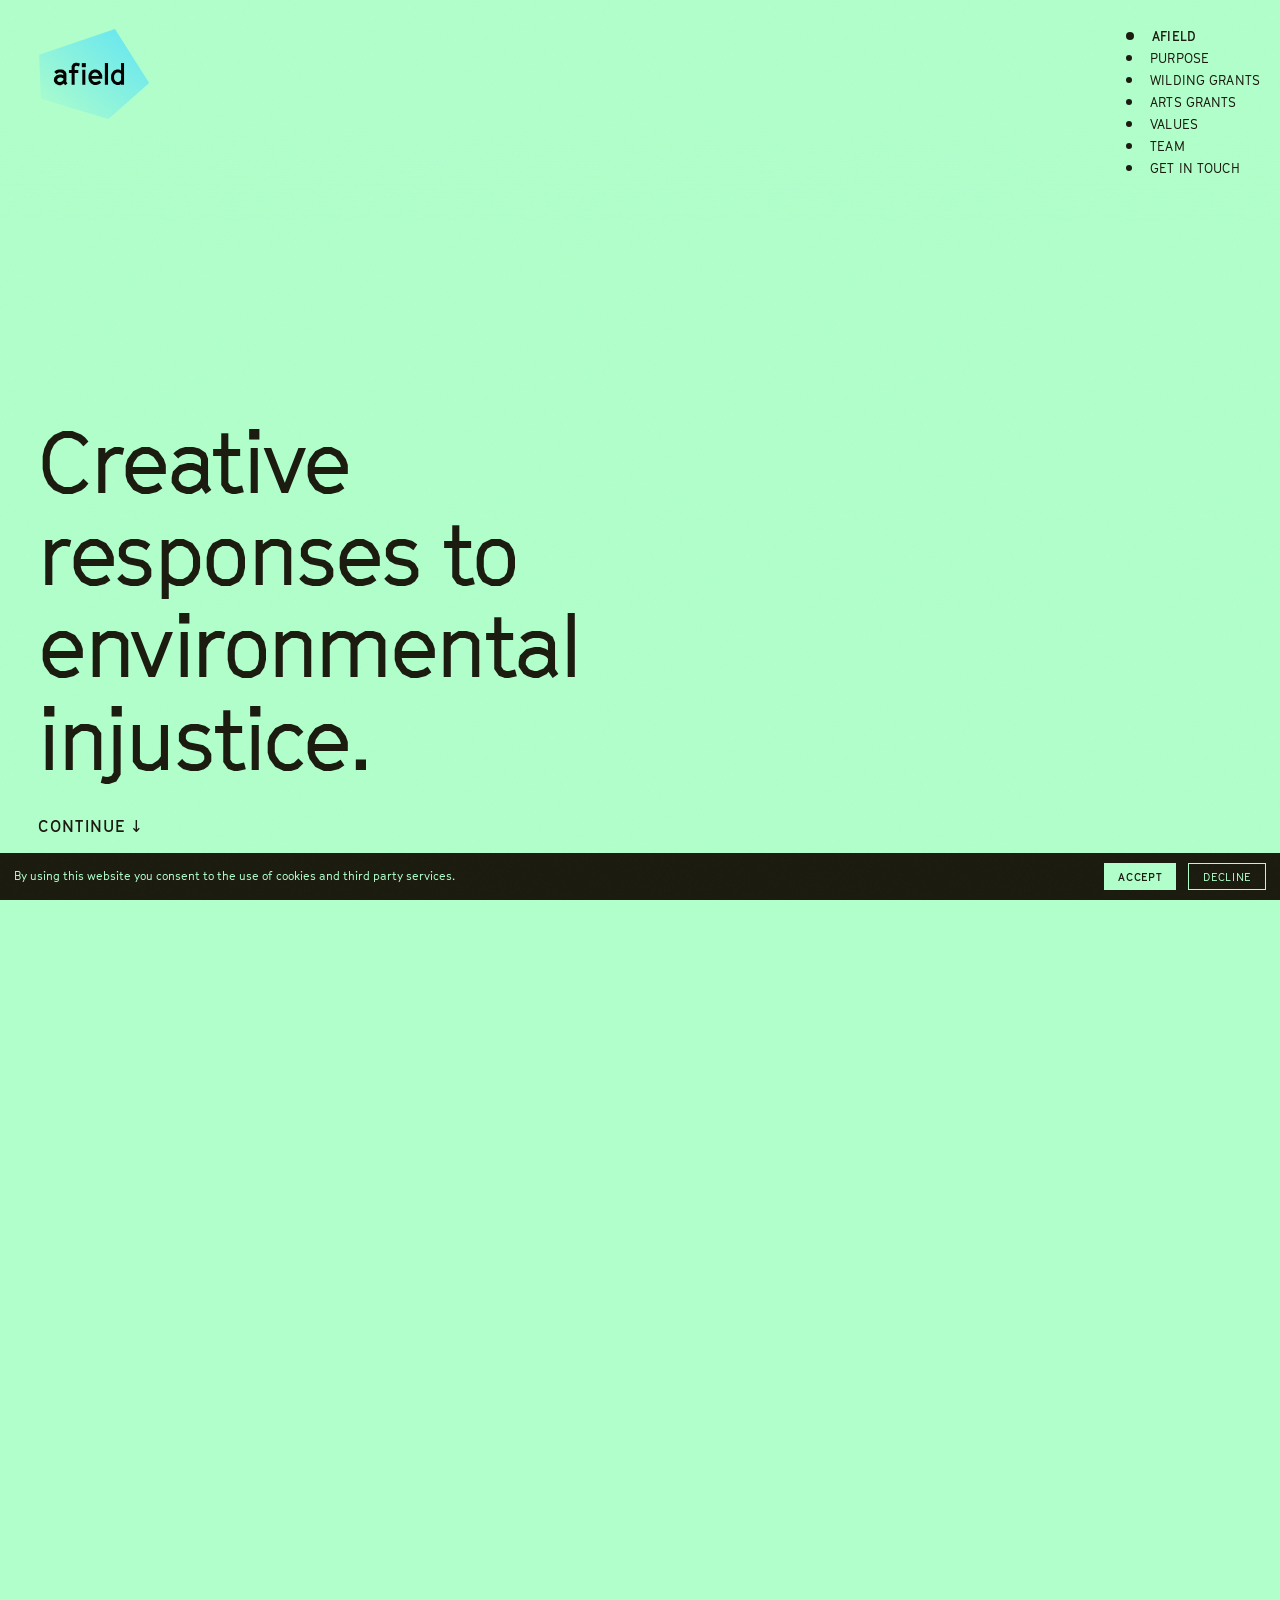
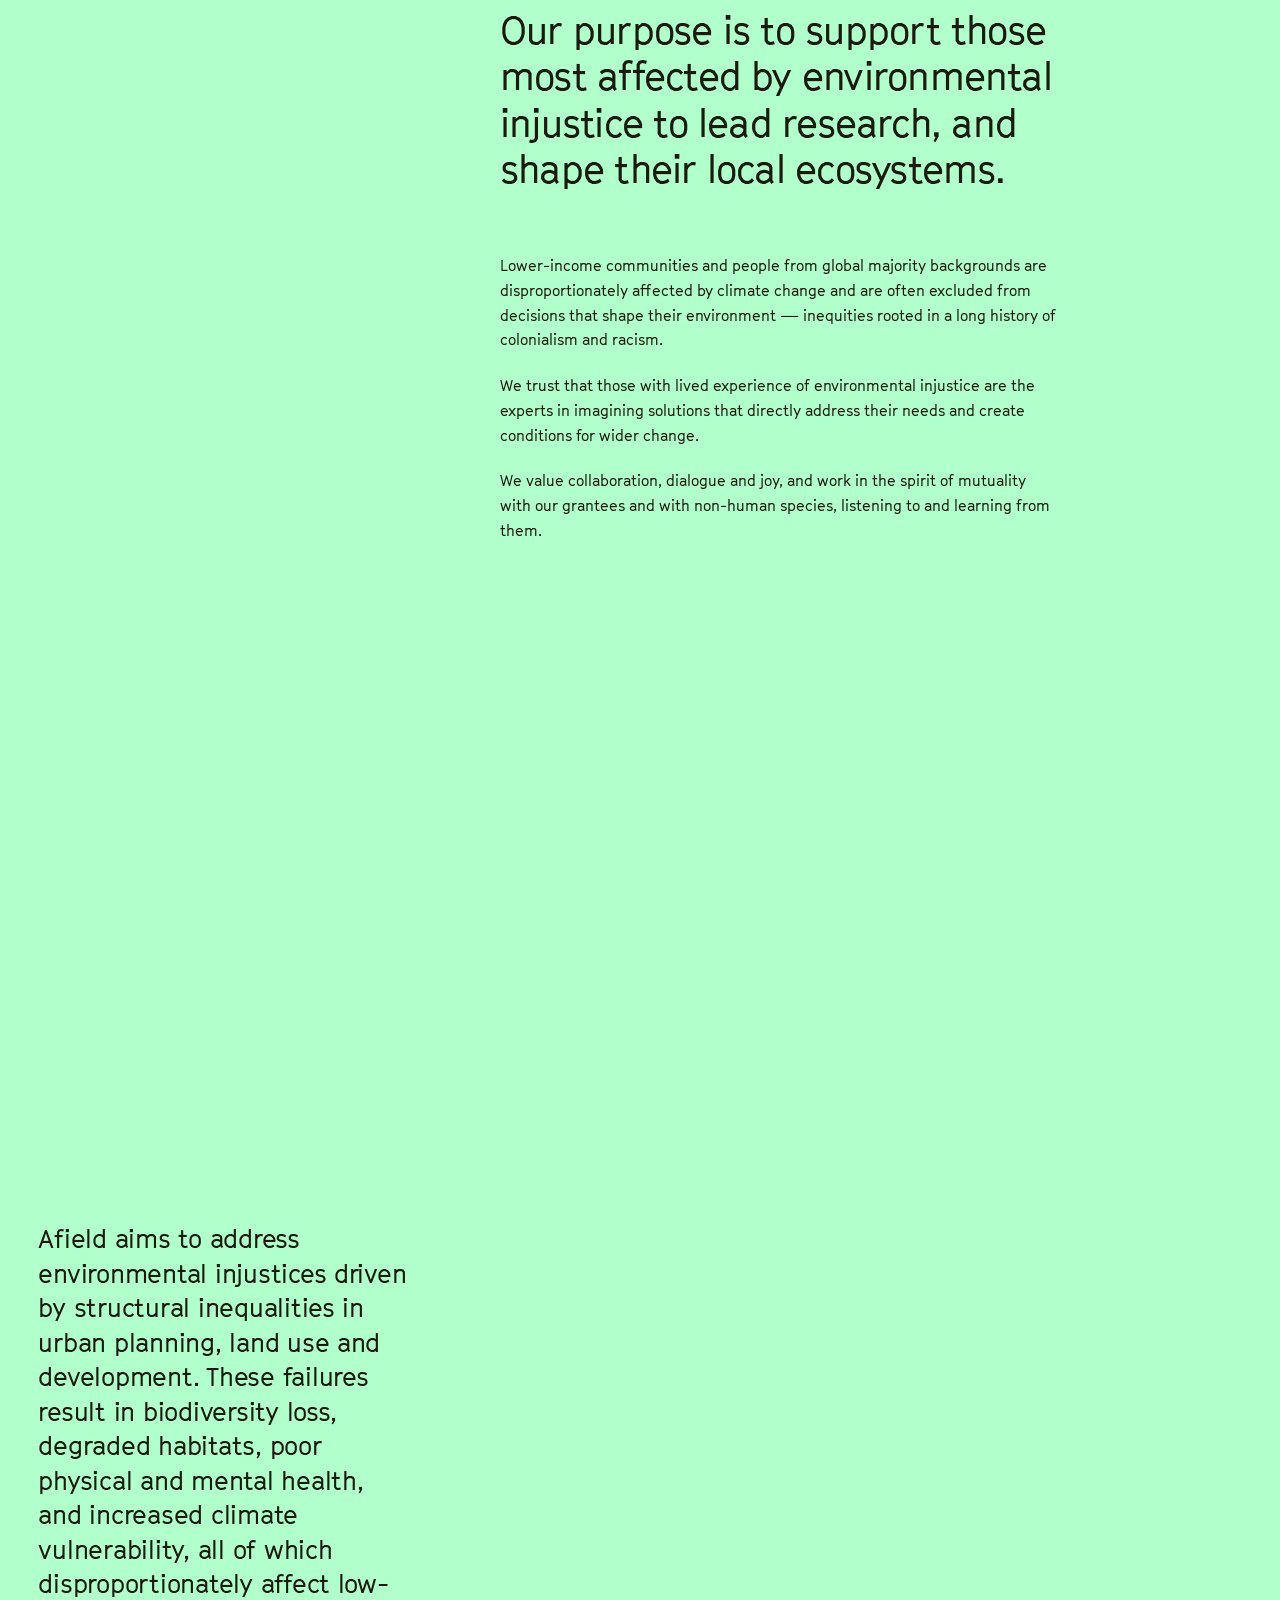
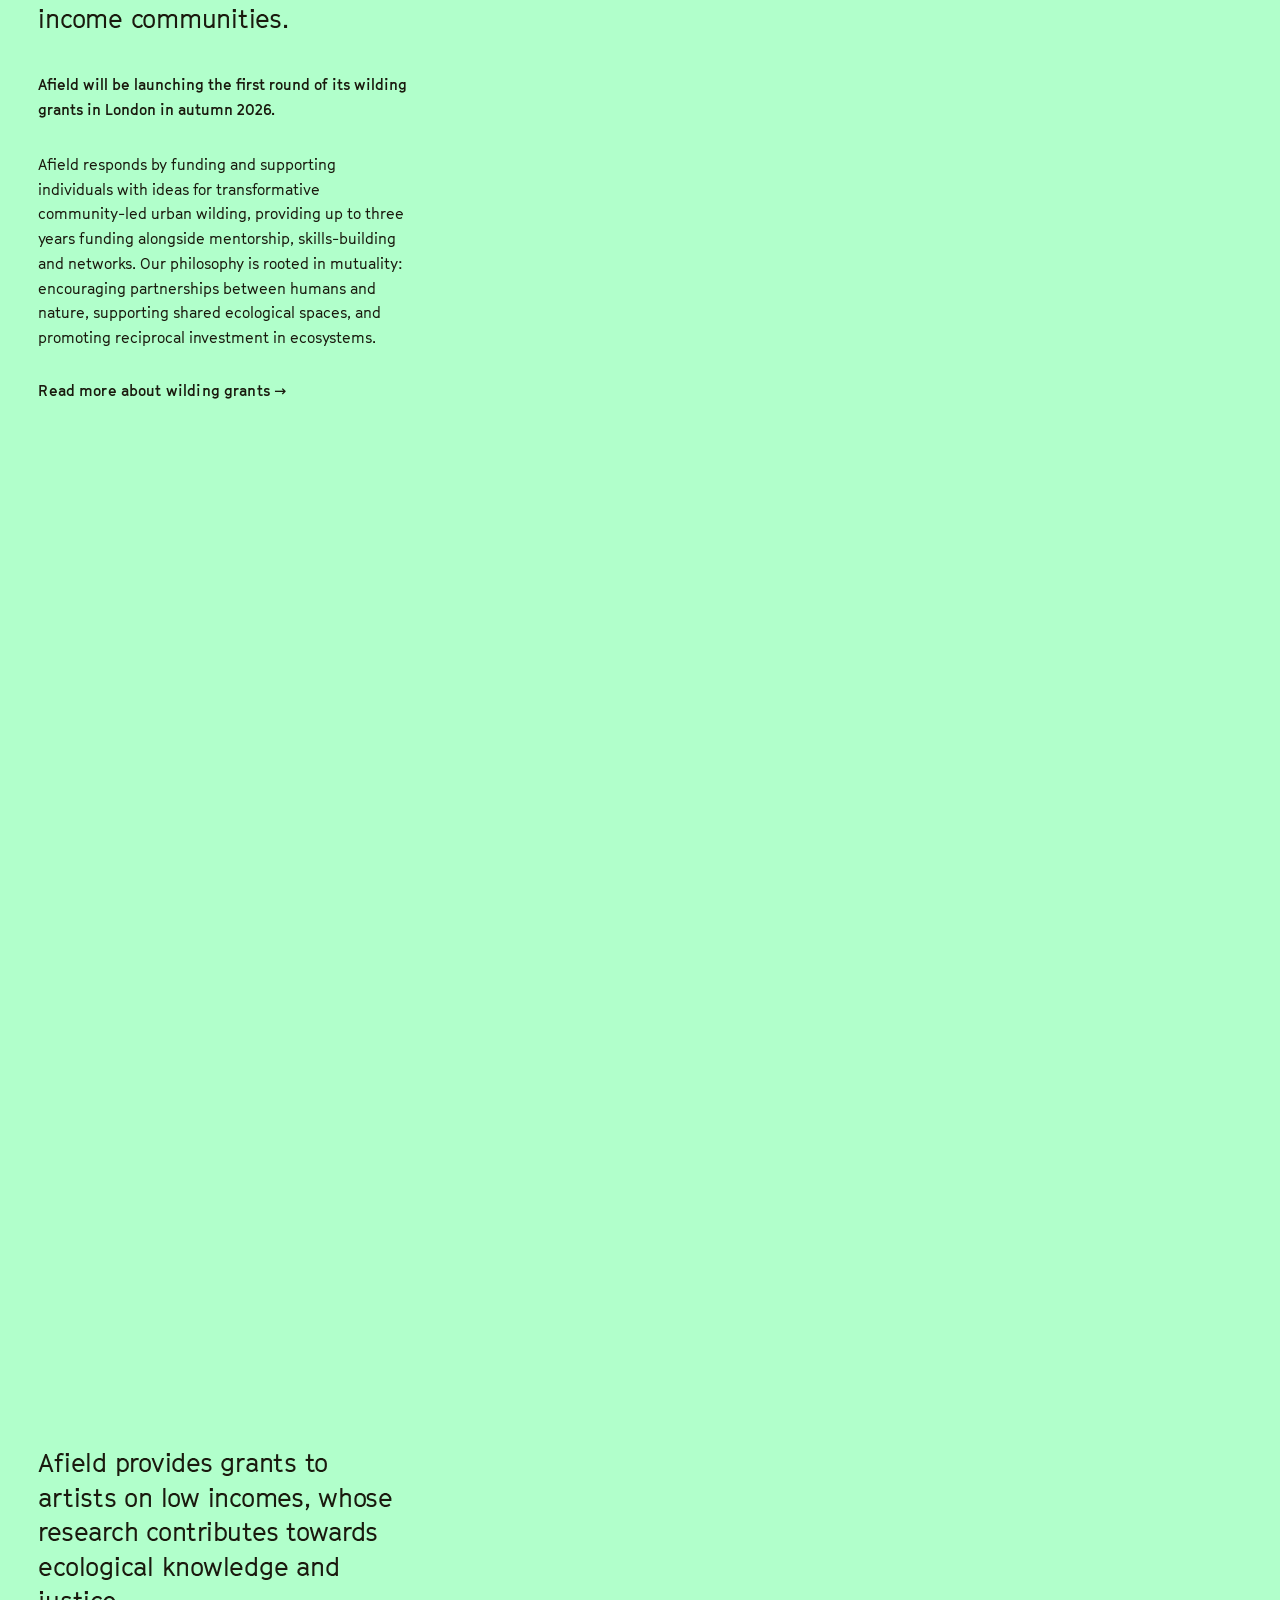
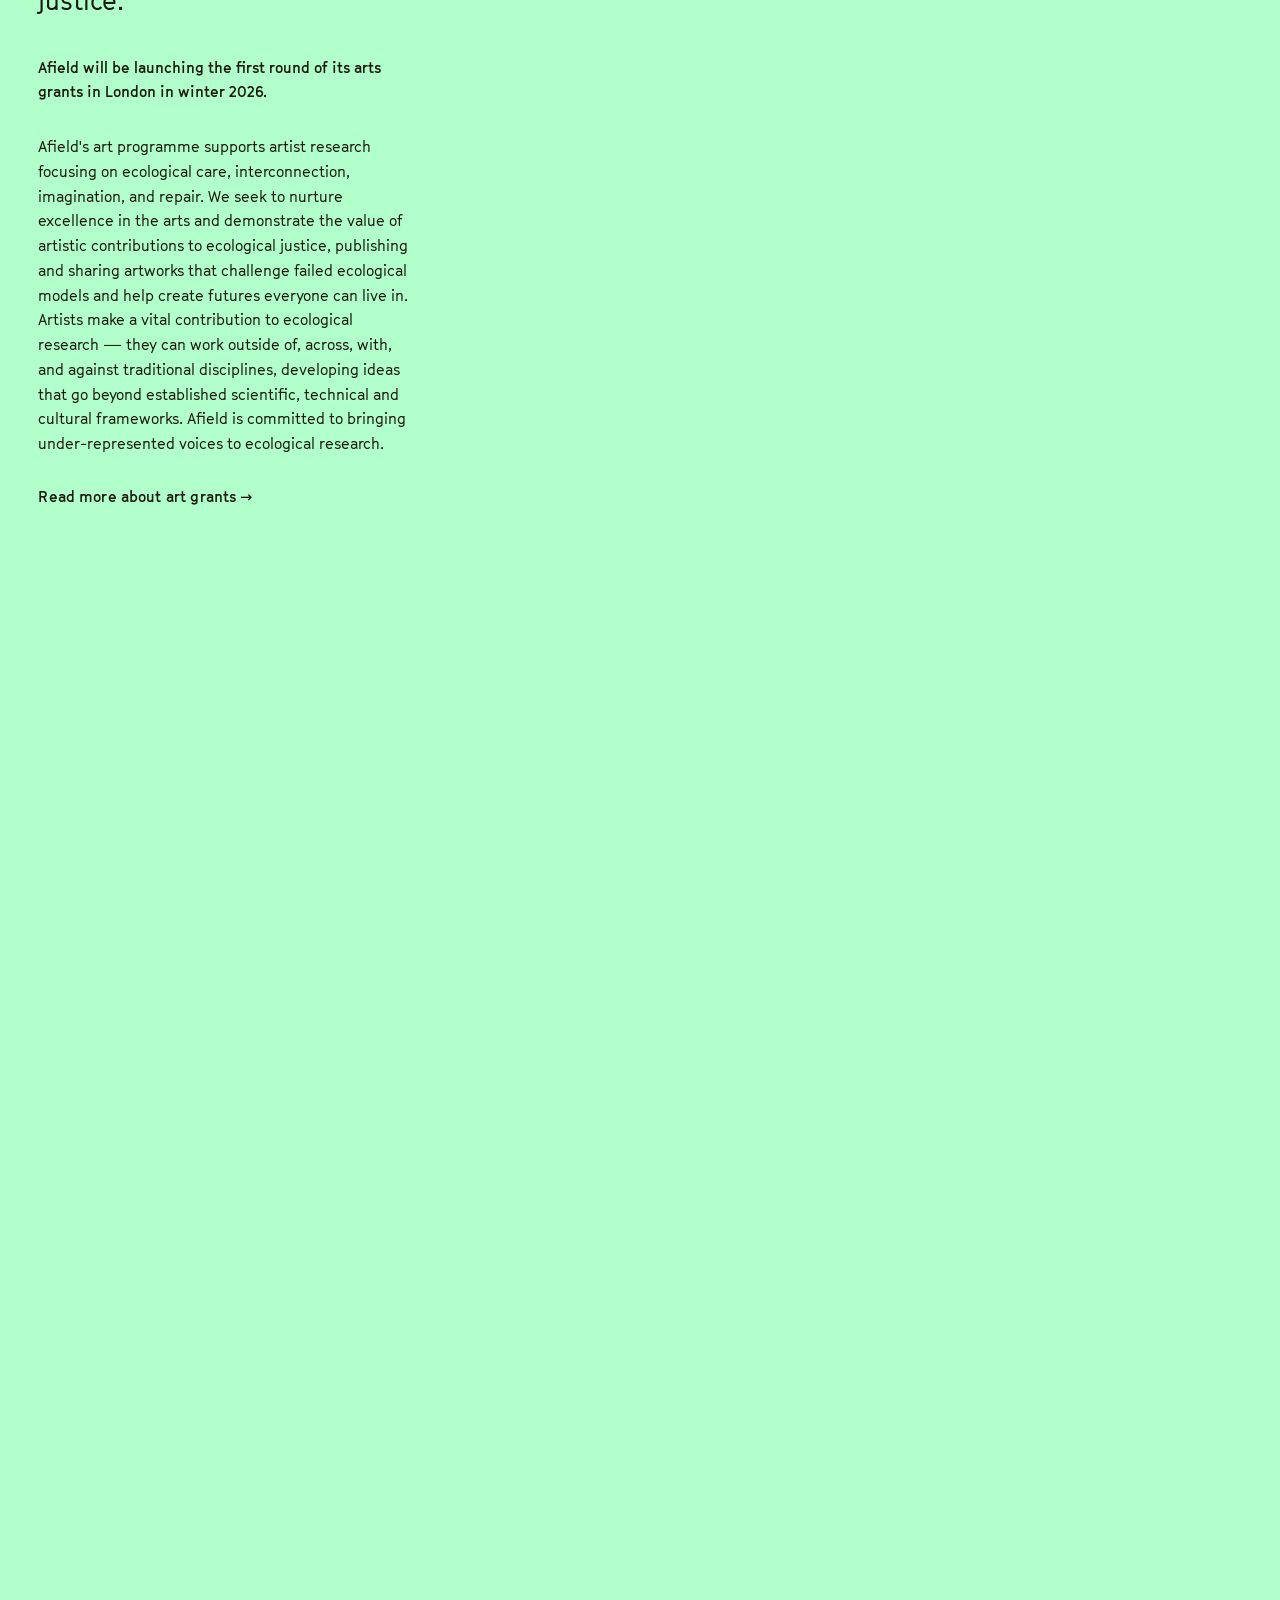
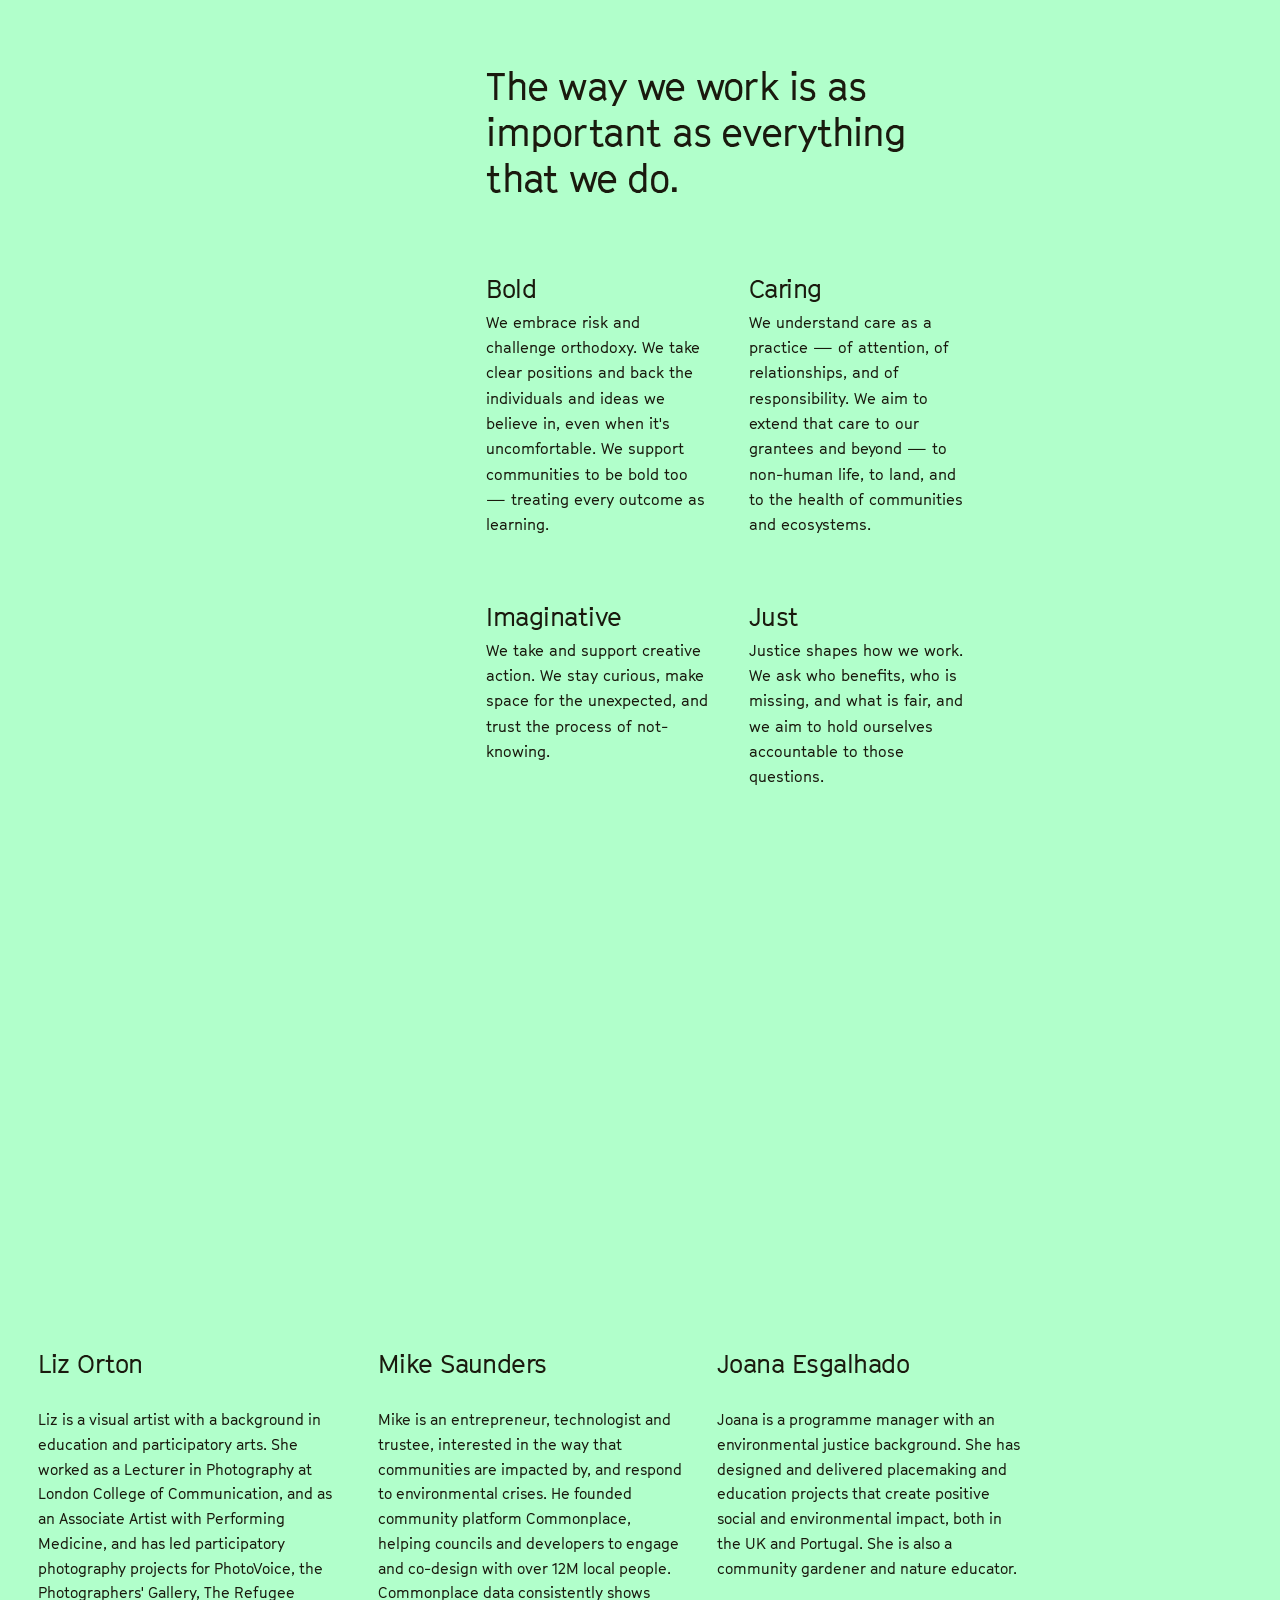
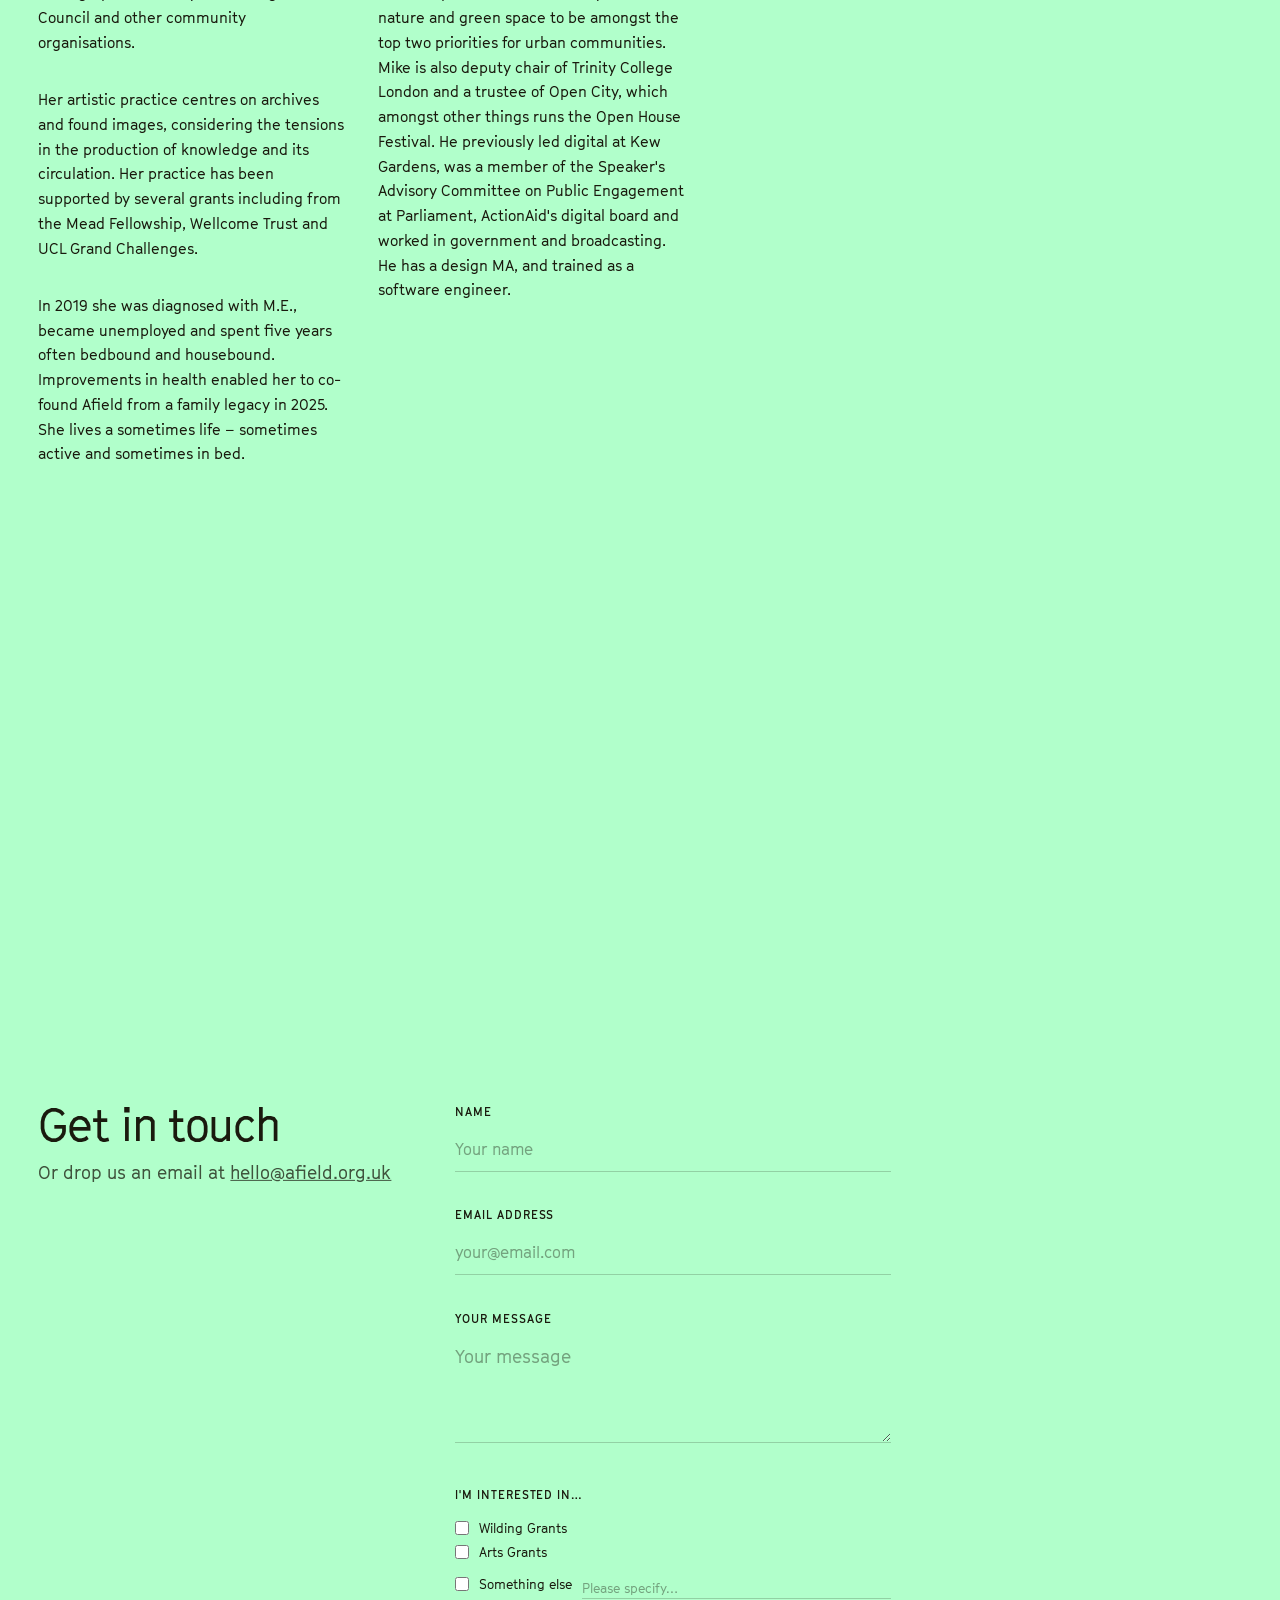
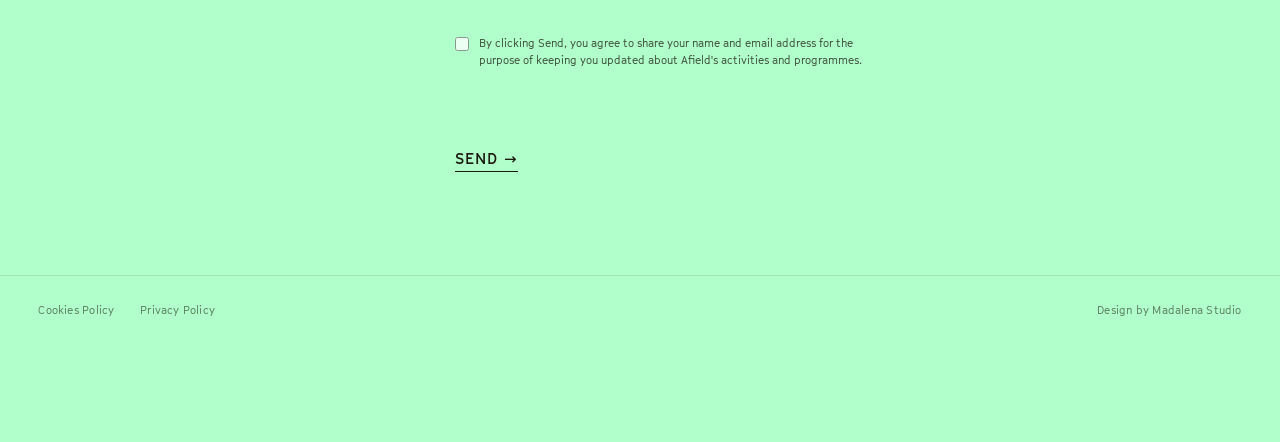
==== index.html @ 26450b87 "Fix beige background after menu navigation Client feedback: clicking a menu item to jump to a sectio" ====
<!DOCTYPE html>
<html lang="en">
<head>
  <meta charset="UTF-8" />
  <meta name="viewport" content="width=device-width, initial-scale=1.0, viewport-fit=cover"/>
  <!-- Prevent iOS auto-linking phone numbers / emails -->
  <meta name="format-detection" content="telephone=no, email=no, address=no"/>
  <!-- Home screen / full-screen mode -->
  <meta name="mobile-web-app-capable" content="yes"/>
  <meta name="apple-mobile-web-app-capable" content="yes"/>
  <meta name="apple-mobile-web-app-status-bar-style" content="default"/>
  <!-- Browser chrome colour — Android Chrome tints the address bar to match -->
  <!-- Landing page is mint now (swapped with Purpose). -->
  <meta name="theme-color" content="#b1ffcb"/>
  <title>Afield</title>
  <!-- Favicon: SVG of the brand polygon with a yellow→coral gradient.
       SVG works in all modern browsers (Chrome 80+, Firefox 41+, Safari
       15+) and stays crisp at any tab/bookmark size. Mask type=image
       lets dark-mode browsers tint it sensibly. -->
  <link rel="icon" type="image/svg+xml" href="favicon.svg">
  <link rel="preconnect" href="https://fonts.googleapis.com">
  <link href="https://fonts.googleapis.com/css2?family=DM+Serif+Display:ital@0;1&family=DM+Sans:wght@300;400;500&family=Manrope:wght@300;400;700;800&display=swap" rel="stylesheet">
  <style>
    /* ── Mobile-first reset ── */
    *, *::before, *::after { box-sizing: border-box; margin: 0; padding: 0; }

    /* Safe-area shorthand variables */
    :root {
      --vh: 1vh;
      --sat: env(safe-area-inset-top,    0px);
      --sar: env(safe-area-inset-right,  0px);
      --sab: env(safe-area-inset-bottom, 0px);
      --sal: env(safe-area-inset-left,   0px);
    }

    html {
      /* Stop Safari zooming text on orientation change */
      -webkit-text-size-adjust: 100%;
      text-size-adjust: 100%;
      /* Disable rubber-band overscroll on root */
      overscroll-behavior: none;
      /* Safety net against horizontal page jitter from any wide child. */
      overflow-x: clip;
      height: 100%;
    }

    body {
      /* Stable viewport height — svh never jumps with address bar */
      min-height: 100vh;
      min-height: calc(var(--vh) * 100);
      min-height: 100svh;
      /* overflow-x: clip is the modern equivalent of `hidden` that DOESN'T
         break position:sticky on iOS Safari (unlike `hidden` which creates a
         scroll container and traps sticky children). Prevents any wide child
         element from causing horizontal page scroll/jitter. */
      overflow-x: clip;
      /* Kill Android overscroll glow + pull-to-refresh */
      overscroll-behavior-y: none;
      /* Eliminates 300ms tap delay globally */
      touch-action: manipulation;
    }

    /* Touch normalization — remove tap flash + delay on all interactive elements */
    a, button, [role="button"], input, label, select, textarea {
      touch-action: manipulation;
      -webkit-tap-highlight-color: transparent;
    }

    /* No black bg on any <video> element — browsers default to black
       which shows during load or when the video has letterbox/pillarbox
       from object-fit. Use transparent so the section colour shows
       through instead. -webkit-backface-visibility:hidden tells
       Safari to treat the video as an element that can be transparent
       (without this, mobile Safari fills with black during load). */
    video {
      background: transparent !important;
      background-color: transparent !important;
      -webkit-backface-visibility: hidden;
              backface-visibility: hidden;
    }

    /* SVG knockout-black filter no longer needed — Art now has a proper
       alpha-encoded HEVC version (Comp_9_2-hevc-safari_yfihzd.mp4) for
       Safari, matching the Wilding setup. The #knockoutBlack <filter>
       definition is still in body in case we need it for other videos. */

    /* Belt-and-braces: hide all native video controls/UI so the autoplaying
       background videos never show a play button, time bar, AirPlay etc.
       The OVERLAY play button (the big circle iOS Safari draws on top when
       autoplay fails) is the most stubborn — covered by *-overlay-* rules. */
    video::-webkit-media-controls,
    video::-webkit-media-controls-enclosure,
    video::-webkit-media-controls-panel,
    video::-webkit-media-controls-play-button,
    video::-webkit-media-controls-start-playback-button,
    video::-webkit-media-controls-overlay-enclosure,
    video::-webkit-media-controls-overlay-play-button,
    video::-internal-media-controls-overlay-cast-button {
      display: none !important;
      -webkit-appearance: none !important;
      appearance: none !important;
      opacity: 0 !important;
      pointer-events: none !important;
    }
    /* Disable native playback UI entirely on videos that should be background-only. */
    video[autoplay][muted][playsinline] {
      pointer-events: none;
    }

    /* Input de-styling — removes Safari rounded inputs, inset shadows, OS chrome.
       Scoped to TEXT-LIKE inputs only; a blanket rule on `input` also strips
       the native rendering off checkboxes and radios, making them invisible. */
    input:not([type="checkbox"]):not([type="radio"]),
    textarea,
    select {
      -webkit-appearance: none;
      appearance: none;
      border-radius: 0;
      /* Keep font-size ≥16px so iOS doesn't auto-zoom on focus */
      font-size: max(16px, 1em);
    }
    input[type="search"] { -webkit-appearance: textfield; }
    input[type="search"]::-webkit-search-decoration,
    input[type="search"]::-webkit-search-cancel-button { -webkit-appearance: none; }
    /* Re-assert native rendering on checkboxes/radios in case any other rule strips it. */
    input[type="checkbox"], input[type="radio"] {
      -webkit-appearance: auto;
      appearance: auto;
    }

    /* Images never overflow their container */
    img, video, svg, canvas { display: block; max-width: 100%; }
    img { vertical-align: middle; height: auto; }

    /* Respect reduced-motion preference */
    @media (prefers-reduced-motion: reduce) {
      *, *::before, *::after {
        animation-duration: 0.01ms !important;
        animation-iteration-count: 1 !important;
        transition-duration: 0.01ms !important;
        scroll-behavior: auto !important;
      }
    }

    @font-face {
      font-family: 'GT Cinetype';
      font-weight: 400;
      font-style: normal;
      src: url('[data-uri]') format('woff2');
    }
    @font-face {
      font-family: 'GT Cinetype';
      font-weight: 700;
      font-style: normal;
      src: url('[data-uri]') format('woff2');
    }
    :root {
      --bg: #b1ffcb;
      --bg2: #b1ffcb;
      --ink: #1a1a0e;
      --ink-light: #4a4a30;
      --accent: #1a1a0e;
    }

  
  /* ── SITE GRID ── */
  :root {
    --gl: 3vw;          /* left gutter */
    --gr: 260px;        /* right gutter (nav clearance) */
    --gcols: 12;        /* columns */
    --ggap: 2vw;        /* column gap */
    --col: calc((100vw - var(--gl) - var(--gr) - (var(--gcols) - 1) * var(--ggap)) / var(--gcols));
    /* Shorthand col spans */
    --span4: calc(var(--col) * 4 + var(--ggap) * 3);
    --span5: calc(var(--col) * 5 + var(--ggap) * 4);
    --span6: calc(var(--col) * 6 + var(--ggap) * 5);
    --span7: calc(var(--col) * 7 + var(--ggap) * 6);
    --span8: calc(var(--col) * 8 + var(--ggap) * 7);
  }

  body {
      background-color: var(--bg);
      color: var(--ink);
      font-family: 'GT Cinetype', sans-serif;
      min-height: 100vh;
      transition: background-color 0.9s cubic-bezier(0.4, 0.0, 0.2, 1);
    }


  /* ── DOT NAV ── */
  #dotNav {
    position: fixed;
    top: 28px;
    right: 28px;
    display: flex;
    flex-direction: column;
    align-items: flex-start;
    gap: 6px;
    z-index: 200;
  }

  .dot-btn {
    display: flex;
    align-items: center;
    flex-direction: row;
    gap: 10px;
    background: none;
    border: none;
    cursor: pointer;
    padding: 0;
    color: #1a1a0e;
  }

  .dot-btn .dot-circle {
    width: 6px;
    height: 6px;
    border-radius: 50%;
    background: #1a1a0e;
    opacity: 0;
    flex-shrink: 0;
    transition: opacity 0.3s ease;
  }

  .dot-btn .dot-label {
    font-family: 'GT Cinetype', sans-serif;
    font-size: 13px;
    font-weight: 400;
    letter-spacing: 0.01em;
    text-transform: uppercase;
    color: #1a1a0e;
    opacity: 0.4;
    transition: opacity 0.3s ease;
  }

  .dot-btn.active .dot-label {
    opacity: 1;
    font-weight: 700;
    transform: translateX(8px);
    display: inline-block;
  }

  .dot-btn.active .dot-circle {
    width: 8px;
    height: 8px;
    opacity: 1;
  }

  .dot-btn:hover .dot-label { opacity: 1; }
  .dot-btn:hover .dot-circle { opacity: 0; }

  #heroReadMore {
    z-index: 20;
    transition: opacity 0.6s cubic-bezier(0.4, 0.0, 0.2, 1);
  }

  #heroReadMore span {
    font-family: 'GT Cinetype', sans-serif;
    font-size: 16px;
    font-weight: 700;
    letter-spacing: 0.01em;
    text-transform: uppercase;
    color: #1a1a0e;
    opacity: 1;
    transition: opacity 0.3s ease;
  }

  #heroReadMore svg {
    opacity: 1;
    transition: opacity 0.3s ease;
  }

  #heroReadMore:hover span,
  #heroReadMore:hover svg { opacity: 1; }

  /* heroReadMore always visible in scroll layout */

    /* ── NAV ── */
    nav {
      position: fixed;
      top: 0;
      left: 0;
      right: 0;
      /* z:11 sits above the hero heading (z:10) so the logo always
         paints on top when "Creative responses..." scrolls toward the
         top of the viewport. Bumped from 10 when #heroHeading needed
         to be raised above #heroVideo (z:9, lifted above the feather). */
      z-index: 11;
      /* Background floods notch zone — topFeather gradient sits above this on desktop */
      background: transparent;
      /* ONLY the safe-area inset here — pushes background up behind notch */
      padding: 0;
      padding-top: env(safe-area-inset-top, 0px);
    }

    /* Inner wrapper carries all actual content padding */
    .nav-inner {
      display: flex;
      align-items: center;
      justify-content: space-between;
      padding: 28px 48px 28px 3vw;
    }

    .logo {
      display: flex;
      align-items: center;
      text-decoration: none;
      flex-shrink: 0;
      transition: transform 0.35s cubic-bezier(0.34, 1.56, 0.64, 1);
    }

    .logo:hover {
    }

    .logo svg {
      height: 80px;
      width: auto;
      display: block;
      overflow: visible;
    }

    .nav-links {
      display: flex;
      gap: 40px;
      list-style: none;
    }

    .nav-links a {
      text-decoration: none;
      color: var(--ink);
      font-size: 15px;
      font-weight: 400;
      letter-spacing: 0.01em;
      position: relative;
      padding-bottom: 2px;
      display: inline-block;
      transition: transform 0.35s cubic-bezier(0.34, 1.56, 0.64, 1);
    }

    .nav-links a:hover {
      transform: scale(1.12);
    }

    /* ── DROPDOWN ── */
    .dropdown { position: relative; }

    .dropdown-menu {
      position: absolute;
      top: calc(100% + 12px);
      left: 0;
      width: 240px;
      padding: 0;
      pointer-events: none;
      opacity: 0;
      transform: translateY(6px);
      transition: opacity 0.25s ease, transform 0.25s ease;
    }

    .dropdown:hover .dropdown-menu,
    .dropdown:focus-within .dropdown-menu {
      opacity: 1;
      transform: translateY(0);
      pointer-events: auto;
    }

    .dropdown-body {
      font-family: 'GT Cinetype', sans-serif;
      font-size: 14px;
      font-weight: 700;
      line-height: 1.5;
      color: #000;
      margin-bottom: 16px;
    }

    .dropdown-partners {
      display: flex;
      flex-direction: column;
      gap: 0;
    }

    .dropdown-partners-label {
      font-family: 'GT Cinetype', sans-serif;
      font-size: 10px;
      font-weight: 500;
      letter-spacing: 0.1em;
      text-transform: uppercase;
      color: #000;
      opacity: 0.4;
      margin-bottom: 8px;
    }

    .partner-item {
      font-family: 'GT Cinetype', sans-serif;
      font-size: 14px;
      font-weight: 700;
      color: #000;
      line-height: 1.5;
    }

    /* ── MAIN ── */
    main {
      display: flex;
      align-items: flex-end;
      justify-content: flex-start;
      height: 100vh;
      padding: 0 0 5vw 3vw;
      box-sizing: border-box;
      position: relative;
      overflow: hidden;
      gap: 0;
    }



    /* hero-text replaced by SVG text */

    .hero-heading {
      font-family: 'GT Cinetype', sans-serif;
      font-size: clamp(41px, 8vw, 115px);
      font-weight: 400;
      letter-spacing: -0.03em;
      line-height: 0.88;
      color: #1a1a0e;
    }


    .hero-body {
      font-family: 'GT Cinetype', sans-serif;
      font-size: 17px;
      font-weight: 400;
      line-height: 1.5;
      color: #1a1a0e;
      max-width: 320px;
    }

    .hero-pill {
      display: inline-flex;
      align-items: center;
      gap: 10px;
      align-self: flex-start;
      margin-top: 8px;
      padding: 13px 24px 13px 20px;
      background: #1a1a0e;
      color: #ebff9e;
      font-family: 'GT Cinetype', sans-serif;
      font-size: 13px;
      font-weight: 700;
      letter-spacing: 0.04em;
      text-transform: uppercase;
      text-decoration: none;
      clip-path: polygon(89.24% 0.00%, 10.76% 0.00%, 3.94% 13.40%, 0.00% 36.60%, 0.00% 63.40%, 3.94% 86.60%, 10.76% 100.00%, 89.24% 100.00%, 96.06% 86.60%, 100.00% 63.40%, 100.00% 36.60%, 96.06% 13.40%);
      cursor: pointer;
      transition: background 0.2s ease, color 0.2s ease;
    }

    .hero-pill:hover {
      background: #ebff9e;
      color: #1a1a0e;
    }

    .hero-pill svg {
      transition: transform 0.2s ease;
    }

    .hero-pill:hover svg {
      transform: translateX(3px);
    }

    /* ── SHAPE RIGHT ── */
    .hero-shape {
      position: absolute;
      top: 50%;
      right: 5vw;
      transform: translateY(-50%);
      display: block;
      overflow: visible;
      z-index: 2;
    }

    .hero-shape svg {
      width: clamp(425px, 62vw, 1113px);
      max-width: 1113px;
      height: auto;
      transform-origin: center center;
      transition: transform 1.4s cubic-bezier(0.34, 1.3, 0.64, 1);
      will-change: transform;
    }



    /* ── FADE IN ──
       Opacity-only: a persistent transform on <main> (animation-fill-mode:both)
       would make <main> the containing block for every position:fixed descendant,
       which causes #missionCycler to drift upward with the scroll on Safari. */
    @keyframes fadeUp {
      from { opacity: 0; }
      to   { opacity: 1; }
    }

    /* ── ABOUT OVERLAY ── */
    #aboutOverlay {
      position: fixed;
      inset: 0;
      background: #e4c9f9;
      z-index: 50;
      opacity: 0;
      pointer-events: none;
      transition: opacity 0.5s ease;
      overflow-y: auto;
    }

    #aboutOverlay.open {
      opacity: 1;
      pointer-events: auto;
    }

    .about-body {
      font-family: 'GT Cinetype', sans-serif;
      font-size: clamp(16px, 2vw, 32px);
      font-weight: 400;
      line-height: 1.4;
      color: #1a1a0e;
      margin: 0 0 2em 0;
      max-width: 900px;
    }

    .about-address {
      font-family: 'GT Cinetype', sans-serif;
      font-size: clamp(16px, 1.4vw, 22px);
      font-weight: 400;
      font-style: normal;
      line-height: 1.6;
      color: #1a1a0e;
      margin-top: 3em;
    }

    #aboutOverlay .about-inner {
      max-width: 100%;
      margin: 0;
      padding: 120px 300px 5vw 3vw;
    }

    #aboutClose {
      position: fixed;
      top: 32px;
      right: 48px;
      z-index: 60;
      background: none;
      border: none;
      cursor: pointer;
      font-family: 'GT Cinetype', sans-serif;
      font-size: 13px;
      font-weight: 500;
      letter-spacing: 0.06em;
      text-transform: uppercase;
      color: #1a1a0e;
      opacity: 0;
      pointer-events: none;
      transition: opacity 0.6s cubic-bezier(0.4, 0.0, 0.2, 1), transform 0.6s cubic-bezier(0.4, 0.0, 0.2, 1);
      display: flex;
      align-items: center;
      gap: 8px;
    }

    #aboutClose.open {
      opacity: 1;
      pointer-events: auto;
    }

    #aboutClose:hover { transform: scale(1.08); }

    .about-kicker {
      font-family: 'GT Cinetype', sans-serif;
      font-size: 11px;
      font-weight: 500;
      letter-spacing: 0.1em;
      text-transform: uppercase;
      color: #1a1a0e;
      opacity: 0.45;
      margin-bottom: 24px;
    }

    .about-headline {
      font-family: 'GT Cinetype', sans-serif;
      font-weight: 800;
      font-size: clamp(32px, 4vw, 52px);
      line-height: 1.05;
      letter-spacing: -0.03em;
      color: #1a1a0e;
      margin-bottom: 48px;
    }

    .about-grid {
      display: grid;
      grid-template-columns: 1fr 1fr;
      gap: 48px 64px;
      margin-bottom: 64px;
    }

    .about-block h3 {
      font-family: 'GT Cinetype', sans-serif;
      font-size: 11px;
      font-weight: 500;
      letter-spacing: 0.1em;
      text-transform: uppercase;
      color: #1a1a0e;
      opacity: 0.45;
      margin-bottom: 12px;
    }

    .about-block p, .about-block address {
      font-family: 'GT Cinetype', sans-serif;
      font-size: 22px;
      font-weight: 400;
      line-height: 1.5;
      color: #1a1a0e;
      font-style: normal;
    }

    .about-divider {
      border: none;
        margin: 48px 0;
    }

    .about-partners-list {
      display: flex;
      flex-wrap: wrap;
      gap: 10px;
      margin-top: 32px;
    }

    .about-partner-tag {
      font-family: 'GT Cinetype', sans-serif;
      font-size: 13px;
      font-weight: 700;
      color: #1a1a0e;
      line-height: 1.5;
    }

    .about-partner-tag + .about-partner-tag::before {
      content: '·';
      margin-right: 10px;
      opacity: 0.3;
    }
    /* ── GET IN TOUCH OVERLAY ── */
    #touchOverlay {
      position: fixed;
      inset: 0;
      background: #ffffff;
      z-index: 50;
      opacity: 0;
      pointer-events: none;
      transition: opacity 0.5s ease;
      display: flex;
      align-items: center;
      justify-content: center;
    }
    #touchOverlay.open { opacity: 1; pointer-events: auto; }

    #touchClose {
      position: fixed;
      top: 32px;
      right: 48px;
      z-index: 60;
      background: none;
      border: none;
      cursor: pointer;
      font-family: 'GT Cinetype', sans-serif;
      font-size: 13px;
      font-weight: 500;
      letter-spacing: 0.06em;
      text-transform: uppercase;
      color: #1a1a0e;
      opacity: 0;
      pointer-events: none;
      transition: opacity 0.6s cubic-bezier(0.4, 0.0, 0.2, 1), transform 0.6s cubic-bezier(0.4, 0.0, 0.2, 1);
      display: flex;
      align-items: center;
      gap: 8px;
    }
    #touchClose.open { opacity: 1; pointer-events: auto; }
    #touchClose:hover { transform: scale(1.08); }

    .touch-inner { width: min(520px, 80vw); }

    .touch-label {
      font-family: 'GT Cinetype', sans-serif;
      font-size: 11px;
      font-weight: 500;
      letter-spacing: 0.1em;
      text-transform: uppercase;
      color: #1a1a0e;
      opacity: 0.35;
      margin-bottom: 32px;
      display: block;
    }

    .touch-input {
      width: 100%;
      background: none;
      border: none;
      border-bottom: 2px solid transparent;
      outline: none;
      font-family: 'GT Cinetype', sans-serif;
      font-size: clamp(22px, 3vw, 34px);
      font-weight: 300;
      color: #1a1a0e;
      padding: 0 0 16px 0;
      caret-color: #1a1a0e;
      box-sizing: border-box;
      transition: border-color 0.2s ease;
    }
    .touch-input:focus {
      border-bottom-color: #1a1a0e;
    }
    .touch-input::placeholder { color: #1a1a0e; opacity: 0.2; }

    .touch-submit {
      margin-top: 28px;
      background: none;
      border: none;
      cursor: pointer;
      font-family: 'GT Cinetype', sans-serif;
      font-size: 13px;
      font-weight: 500;
      letter-spacing: 0.06em;
      text-transform: uppercase;
      color: #1a1a0e;
      opacity: 0.35;
      padding: 0;
      display: block;
      transition: opacity 0.6s cubic-bezier(0.4, 0.0, 0.2, 1), transform 0.6s cubic-bezier(0.4, 0.0, 0.2, 1);
    }
    .touch-submit:hover { opacity: 1; transform: scale(1.06); }

    nav::before {
      content: '';
      position: absolute;
      top: 0; left: 0; right: 0;
      height: 120px;
      background: rgba(255,255,255,1);
      opacity: 0;
      transition: opacity 0.6s cubic-bezier(0.4, 0.0, 0.2, 1);
      pointer-events: none;
      z-index: -1;
    }

    /* fadeUp animation removed from <main> entirely.
       Even with opacity-only keyframes, the mere presence of an `animation`
       property on <main> causes Safari/Chrome to compute transform:
       matrix(1,0,0,1,0,0) (identity but non-none) — which creates a
       containing block for every position:fixed descendant. That made
       #missionCycler scroll with main instead of staying at viewport bottom.
       The page now uses opacity:1 by default; no entry animation. */

    .hero-text {
      transition: opacity 0.2s cubic-bezier(0.4, 0.0, 0.2, 1);
    }

    #mainShape {
      transition: width 0.5s cubic-bezier(0.76, 0, 0.24, 1), opacity 0.5s ease;
    }

    /* ── TEXT PANEL ── */
    #textPanel {
      position: relative;
      min-height: 100vh;
      display: flex;
      align-items: flex-end;
      justify-content: space-between;
      padding: 0 300px 5vw 3vw;
      box-sizing: border-box;
      pointer-events: auto;
      opacity: 1;
      gap: 2vw;
    }

    #textPanel .panel-body {
      flex: 0 0 clamp(280px, 44vw, 560px);
      width: clamp(280px, 44vw, 560px);
      align-self: flex-end;
      padding-bottom: 0;
      order: 2;
      box-sizing: border-box;
    }
    #textPanel .panel-body::-webkit-scrollbar { display: none; }

    #textPanel .panel-heading {
      display: none;
    }

    /* Cycler — fixed bottom-left, appears with Purpose body copy */
    #missionCycler {
      /* Back to genuine position:fixed now that the real bug (Airtable
         overwriting the cycler's DOM via Section 5 — Gemini's catch) is
         resolved. JS-driven scroll positioning was causing desktop scroll
         judder, and isn't needed since the cycler was never actually
         drifting — the words were just unactivatable phantoms. */
      position: fixed !important;
      bottom: 5vw !important;
      left: 3vw !important;
      top: auto !important;
      right: auto !important;
      /* width: keep the cycler inside the left half of the viewport with a
         safety margin (~280px) so it never crosses into the text panel
         column on the right. fitCyclerFont() measures this width and
         scales the font down to match, so long words like KNOWLEDGE
         shrink automatically on smaller windows instead of overlapping
         the copy column. */
      width: clamp(200px, calc(50vw - 280px), 700px);
      height: calc(clamp(36px, 9.5vh, 130px) * 3);
      overflow: hidden;
      z-index: 4;
      pointer-events: none;
      opacity: 0;
      /* Gentle slide-in: rises 30px while fading in for a softer entrance. */
      transform: translateY(30px);
      will-change: opacity, transform;
      transition: opacity 0.5s cubic-bezier(0.22, 1, 0.36, 1),
                  transform 0.55s cubic-bezier(0.22, 1, 0.36, 1);
      /* Soft fade on top + bottom of the cycler. WebKit needs the
         -webkit-mask-repeat/-size properties or the gradient mask
         silently no-ops on Safari. */
      -webkit-mask-image: linear-gradient(to bottom, rgba(0,0,0,0) 0%, rgba(0,0,0,1) 24%, rgba(0,0,0,1) 76%, rgba(0,0,0,0) 100%);
              mask-image: linear-gradient(to bottom, rgba(0,0,0,0) 0%, rgba(0,0,0,1) 24%, rgba(0,0,0,1) 76%, rgba(0,0,0,0) 100%);
      -webkit-mask-repeat: no-repeat;
              mask-repeat: no-repeat;
      -webkit-mask-size: 100% 100%;
              mask-size: 100% 100%;
    }

    #missionCycler.visible {
      opacity: 1;
      transform: translateY(0);
    }

    #missionTrack {
      display: flex;
      flex-direction: column;
      transition: transform 0.6s cubic-bezier(0.4, 0.0, 0.2, 1);
    }

    .mission-word {
      font-family: 'GT Cinetype', sans-serif;
      font-weight: 400;
      font-size: clamp(36px, 9.5vh, 130px);
      letter-spacing: -0.03em;
      line-height: 1.0;
      color: #1a1a0e;
      opacity: 0.15;
      transition: opacity 0.55s ease;
      white-space: nowrap;
      text-transform: uppercase;
      display: block;
    }

    .mission-word.active { opacity: 1; }

    .reveal-line {
      overflow: visible;
    }

    .reveal-inner {
      opacity: 1;
      display: block;
      transform: none;
    }

    .panel-heading {
      font-family: 'GT Cinetype', sans-serif;
      font-weight: 400;
      font-size: clamp(56px, 9.5vh, 130px);
      line-height: 1.0;
      letter-spacing: -0.03em;
      color: var(--ink);
      margin-bottom: 28px;
    }

    .panel-heading .reveal-inner { transition-delay: 0s !important; }

    .panel-body {
      font-family: 'GT Cinetype', sans-serif;
      font-weight: 400;
      font-size: clamp(13px, 1.4vw, 18px);
      line-height: 1.6;
      color: var(--ink);
    }

    .panel-body p {
      margin: 0 0 1.2em 0;
    }

    .panel-body .reveal-line:nth-child(1) .reveal-inner { transition-delay: 0.15s; }
    .panel-body .reveal-line:nth-child(2) .reveal-inner { transition-delay: 0.25s; }
    .panel-body .reveal-line:nth-child(3) .reveal-inner { transition-delay: 0.35s; }

    /* ── FLOATING SHAPES ── */
    .float-el {
      position: fixed;
      pointer-events: none;
      opacity: 0;
      transition: opacity 0.6s cubic-bezier(0.4, 0.0, 0.2, 1);
      z-index: 0;
      --stroke: #ffffff;
    }
    .float-el.visible { opacity: 1; }

    .hero-text {
      transition: opacity 0.4s ease;
    }

    body.white-mode .float-el {
      --stroke: #eafe8b;
    }

    .float-el polyline, .float-el line {
      stroke: var(--stroke);
      transition: stroke 0.8s ease;
    }

    @keyframes float0 {
      0%   { transform: translate(0px, -50%) rotate(0deg); }
      33%  { transform: translate(8px, calc(-50% - 12px)) rotate(1.5deg); }
      66%  { transform: translate(-5px, calc(-50% + 6px)) rotate(-1deg); }
      100% { transform: translate(0px, -50%) rotate(0deg); }
    }
    @keyframes float1 {
      0%   { transform: translate(0px,   0px)   rotate(0deg); }
      40%  { transform: translate(-8px,  10px)  rotate(-2deg); }
      75%  { transform: translate(6px,  -5px)   rotate(1deg); }
      100% { transform: translate(0px,   0px)   rotate(0deg); }
    }
    #fshape1 { top: 50%; left: -160px; z-index: 0; animation: float0 14s ease-in-out infinite; }
    #fshape2 { bottom: -220px; right: -200px; animation: float1 17s ease-in-out infinite; }
  






  /* ── GRAIN OVERLAY ── */
  body::after {
    content: '';
    position: fixed;
    inset: 0;
    z-index: 9998;
    pointer-events: none;
    opacity: 0.028;
    background-image: url("data:image/svg+xml,%3Csvg viewBox='0 0 256 256' xmlns='http://www.w3.org/2000/svg'%3E%3Cfilter id='noise'%3E%3CfeTurbulence type='fractalNoise' baseFrequency='0.9' numOctaves='4' stitchTiles='stitch'/%3E%3C/filter%3E%3Crect width='100%25' height='100%25' filter='url(%23noise)'/%3E%3C/svg%3E");
    background-repeat: repeat;
    background-size: 180px 180px;
  }


  /* ── CONTINUE BUTTON ARROW BOUNCE ── */
  @keyframes arrowBounce {
    0%, 100% { transform: translateY(0); }
    50%       { transform: translateY(4px); }
  }
  #heroReadMore span,
  .continue-btn span {
    display: inline-flex;
    align-items: center;
    gap: 6px;
  }
  #heroReadMore:hover .arrow-char,
  .continue-btn:hover .arrow-char {
    animation: arrowBounce 0.6s ease infinite;
    display: inline-block;
  }


  /* ── DOT NAV PULSE ── */
  @keyframes dotPulse {
    0%   { transform: scale(1); }
    40%  { transform: scale(1.7); opacity: 0.4; }
    100% { transform: scale(1); opacity: 1; }
  }
  .dot-btn.active .dot-circle {
    animation: dotPulse 0.5s cubic-bezier(0.4, 0.0, 0.2, 1) forwards;
  }


  /* ── VIDEO FADE IN ── */
  #heroVideo video,
  #sectionWilding video,
  #sectionArt video {
    opacity: 0;
    transition: opacity 1.2s cubic-bezier(0.4, 0.0, 0.2, 1);
  }
  #heroVideo video.loaded,
  #sectionWilding video.loaded,
  #sectionArt video.loaded {
    opacity: 1;
  }


  /* ── PAGE HEADING SLIDE-IN ── */
  @keyframes headingSlideUp {
    from { opacity: 0; transform: translateY(32px); }
    to   { opacity: 1; transform: translateY(0); }
  }
  .content-section.active h2[style*="bottom:5vw"],
  .content-section.active h2[style*="bottom: 5vw"] {
    animation: headingSlideUp 0.7s 0.15s cubic-bezier(0.4, 0.0, 0.2, 1) both;
  }


  /* ── LOGO HOVER ── */
  .logo svg {
    transition: filter 0.3s ease, transform 0.35s cubic-bezier(0.34, 1.56, 0.64, 1);
  }
  .logo:hover svg {
  }


  /* ── HERO VIDEO FADE ── */
  #heroVideo {
    transition: opacity 0.2s cubic-bezier(0.4, 0.0, 0.2, 1);
  }


  /* ── TYPE MOTION SYSTEM ── */
  @keyframes typeRise {
    from { opacity: 0; transform: translateY(18px); }
    to   { opacity: 1; transform: translateY(0); }
  }
  @keyframes typeFade {
    from { opacity: 0; }
    to   { opacity: 1; }
  }

  /* Section headings */
  .content-section h2[style*="bottom:5vw"],
  .content-section h2[style*="bottom: 5vw"] {
    animation: typeRise 0.6s 0.15s cubic-bezier(0.4, 0.0, 0.2, 1) both;
  }

  /* Team bios — revealed via scroll observer */

  /* Get in touch */
  #sectionTouch h2 { animation: typeRise 0.55s 0.08s cubic-bezier(0.4, 0.0, 0.2, 1) both; }
  #sectionTouch .touch-field { animation: typeRise 0.5s cubic-bezier(0.4, 0.0, 0.2, 1) both; }
  #sectionTouch .touch-field:nth-child(1) { animation-delay: 0.15s; }
  #sectionTouch .touch-field:nth-child(2) { animation-delay: 0.22s; }
  #sectionTouch .touch-submit-field { animation: typeFade 0.5s 0.32s cubic-bezier(0.4, 0.0, 0.2, 1) both; }

  /* Hero heading on load */
  #heroReadMore { animation: typeFade 0.6s 0.5s cubic-bezier(0.4, 0.0, 0.2, 1) both; }

  /* Purpose panel text */
  #textPanel .panel-body > p:first-child { animation: typeRise 0.6s 0.1s cubic-bezier(0.4, 0.0, 0.2, 1) both; }
  #textPanel .panel-body > p:nth-child(2) { animation: typeRise 0.55s 0.2s cubic-bezier(0.4, 0.0, 0.2, 1) both; }
  #textPanel .panel-body > p:nth-child(3) { animation: typeRise 0.5s 0.28s cubic-bezier(0.4, 0.0, 0.2, 1) both; }


  /* ── PREMIUM: Values horizontal accent line ── */
  .values-rule {
    width: 0;
    height: 1px;
    background: #1a1a0e;
    opacity: 0.2;
    margin: clamp(12px,1.5vh,20px) 0;
    transition: width 0.8s 0.2s cubic-bezier(0.4, 0.0, 0.2, 1);
  }
  #sectionValues.active .values-rule {
    width: 48px;
  }

  /* ── PREMIUM: Nav label slide in on page change ── */
  .dot-btn .dot-label {
    transition: opacity 0.3s ease, transform 0.35s cubic-bezier(0.4, 0.0, 0.2, 1);
  }
  .dot-btn.active .dot-label {
    opacity: 1;
    font-weight: 700;
    transform: translateX(8px);
    display: inline-block;
  }

  /* ── PREMIUM: Logo gentle breathe on homepage ── */
  @keyframes logoBreathe {
    0%, 100% { transform: scale(1) rotate(0deg); }
    50%       { transform: scale(1.03) rotate(0.5deg); }
  }
  body.state-0 .logo svg {
    animation: logoBreathe 6s ease-in-out infinite;
  }

  /* ── PREMIUM: Section headings — letter-spacing unfurl ── */
  @keyframes headingUnfurl {
    from { opacity: 0; letter-spacing: 0.08em; transform: translateY(16px); }
    to   { opacity: 1; letter-spacing: -0.03em; transform: translateY(0); }
  }
  .content-section.active h2[style*="bottom:5vw"],
  .content-section.active h2[style*="bottom: 5vw"] {
    animation: headingUnfurl 0.7s 0.1s cubic-bezier(0.4, 0.0, 0.2, 1) both;
  }


  @keyframes heroLineIn {
    from { opacity: 0; transform: translateY(100%); }
    to   { opacity: 1; transform: translateY(0); }
  }




  /* Values intro/kicker — always visible, no animation */
  .values-kicker,
  .values-intro {
    opacity: 1;
    transform: none;
    transition: none;
    animation: none;
  }

  /* ─── Safe-area insets — all fixed overlay panels ─── */
  /* Detail panels: logo top, back button bottom, scroll container */
  #sectionWildingDetail > div[style*="top:28px"],
  #sectionArtDetail > div[style*="top:28px"] {
    top: max(28px, calc(env(safe-area-inset-top, 0px) + 16px)) !important;
  }
  /* Back buttons inside detail + policy panels */
  #sectionWildingDetail > button,
  #sectionArtDetail > button,
  #touch-cookies-content > button,
  #touch-privacy-content > button {
    bottom: max(5vw, calc(env(safe-area-inset-bottom, 0px) + 20px)) !important;
    left: max(3vw, calc(env(safe-area-inset-left, 0px) + 16px)) !important;
  }
  /* Scroll containers inside detail panels — clear notch at top */
  #wildingDetailScroll,
  #artDetailScroll {
    padding-top: max(5vw, calc(env(safe-area-inset-top, 0px) + 28px)) !important;
    padding-bottom: max(120px, calc(env(safe-area-inset-bottom, 0px) + 80px)) !important;
  }
  /* Cookie / privacy panel scroll containers */
  #touch-cookies-content > div,
  #touch-privacy-content > div {
    top: max(5vw, calc(env(safe-area-inset-top, 0px) + 28px)) !important;
    bottom: max(calc(5vw + 60px), calc(env(safe-area-inset-bottom, 0px) + 80px)) !important;
  }
  /* Cookie banner — fixed bottom, clear iOS home indicator.
     Compacted on mobile: previous version consumed ~30% of viewport
     and covered the hero heading on first paint. Tighter padding +
     smaller copy + 2-line clamp drops it to ~12%, so the hero is
     legible without dismissing the banner. */
  #cookieBanner {
    padding: 10px 14px !important;
    padding-bottom: max(10px, env(safe-area-inset-bottom, 10px)) !important;
    padding-left:  max(14px, env(safe-area-inset-left,  14px)) !important;
    padding-right: max(14px, env(safe-area-inset-right, 14px)) !important;
    gap: 10px !important;
    color: #b1ffcb !important;  /* mint accent text on mobile */
    font-size: 11.5px !important;
    line-height: 1.4 !important;
  }
  #cookieBanner p {
    display: -webkit-box !important;
    -webkit-line-clamp: 2 !important;
    -webkit-box-orient: vertical !important;
    overflow: hidden !important;
    min-width: 140px !important;
  }
  #cookieBanner button {
    font-size: 11px !important;
    padding: 6px 14px !important;
  }
  /* Mobile: swap the cookie banner's yellow accents (text + Accept bg +
     Decline border/text) for the new mint landing colour. Inline styles
     need !important to win. */
  #cookieBanner button[onclick*="accept"] {
    background: #b1ffcb !important;
  }
  #cookieBanner button[onclick*="decline"] {
    color: #b1ffcb !important;
    border-color: #b1ffcb !important;
  }

  </style>








<style>
/* Mobile-only elements — hidden on desktop */
.mobile-purpose-cycler,
.mobile-section-heading,
.mobile-section-video { display: none; }

@media (max-width: 768px) {

  /* Hide reveal elements until JS runs */
  .js-loading .reveal-on-scroll { opacity: 0 !important; visibility: hidden !important; transform: translateY(40px) !important; }

  /* Mobile-only body-copy bump. Desktop sizes are back to the
     original clamp(15px,1.1vw,18px) — bumped up only on phones
     where vw alone would render too small. */
  [style*="clamp(15px,1.1vw,18px)"],
  [style*="clamp(15px, 1.1vw, 18px)"] {
    font-size: clamp(16px, 4.25vw, 20px) !important;
  }

  /* Mint by default — matches the new landing-page colour. JS updates
     per section as user scrolls.
     NOTE: do NOT set overflow-y on html/body here. On Android Chrome,
     overflow-y:auto on html turns it into a scroll container, which
     breaks touch-scroll gestures (page becomes essentially un-scrollable
     by swipe). The browser default (overflow:visible) is correct for
     document-level scrolling. */
  html, body { height: auto !important; background: #b1ffcb; }
  body { background-color: #b1ffcb; transition: none !important; }
  * { text-align: left !important; }

  /* Fill entire screen with bg colour — no brown showing */
  html { background: #b1ffcb !important; }
  body {
    min-height: 100vh !important;
    min-height: calc(var(--vh, 1vh) * 100) !important;
    min-height: 100svh !important; /* iOS 16+: stable, excludes address bar */
  }

  /* NAV */
  #dotNav { display: none !important; }
  #hamburger { display: flex !important; }

  /* topFeather on mobile: tight gradient fade-zone below the nav so
     content gracefully disappears as it scrolls past the logo.
     Height kept short so the fade only affects the strip immediately
     under the nav — leaves the hero video mostly clean. */
  #topFeather {
    display: block !important;
    height: calc(12vh + env(safe-area-inset-top, 0px)) !important;
  }

  nav {
    /* sticky eliminates the iOS Safari fixed-element animation-lag gap entirely.
       The element stays in flow and the browser compositor handles positioning
       relative to the visual viewport — no JS, no env() tricks needed. */
    position: sticky !important;
    top: 0 !important;
    /* env(safe-area-inset-top) fills the status-bar notch area with yellow.
       Split into explicit rules — Safari has a parsing bug where env() inside
       the padding shorthand mixed with 0 values can be dropped entirely. */
    padding-top: env(safe-area-inset-top, 0px) !important;
    padding-right: 0 !important;
    padding-bottom: 0 !important;
    padding-left: 0 !important;
    /* Use --bg so the nav background cycles through the same
       section colours as the page (mint → yellow → purple → orange).
       No CSS transition: the JS scroll handler already smoothsteps the
       colour every frame, and adding a transition here makes the nav
       chase 0.35s behind the page bg on Android Chrome. */
    background: var(--bg, #b1ffcb) !important;
    -webkit-transform: none;
    transform: none;
    will-change: auto;
    box-shadow: none;
    z-index: 20 !important;
  }
  .nav-inner {
    padding: 8px 4vw !important;
  }
  nav.scrolled .nav-inner { padding: 8px 5vw !important; }
  .logo svg { height: 54px !important; transition: height 0.3s ease; }
  nav.scrolled .logo svg { height: 40px !important; }
  .ham-line { display: block; width: 22px; height: 1.5px; background: #1a1a0e; transition: all 0.3s ease; }
  /* When the menu is open the dedicated #mobileNavClose X handles closing,
     so hide the hamburger to avoid two overlapping X marks at top-right. */
  #hamburger.open { display: none !important; }
  #hamburger.open .ham-line:nth-child(1) { transform: translateY(6.5px) rotate(45deg); }
  #hamburger.open .ham-line:nth-child(2) { opacity: 0; }
  #hamburger.open .ham-line:nth-child(3) { transform: translateY(-6.5px) rotate(-45deg); }
  #mobileNav {
    /* box-sizing:border-box makes height:100lvh INCLUDE the padding —
       without this, padding is added ON TOP of the height, pushing the
       background past the viewport bottom and leaving an uncovered gap.
       This was why the yellow wasn't extending edge-to-edge. */
    box-sizing: border-box !important;
    padding: 80px 5vw 5vw 5vw;
    padding-top: max(80px, calc(env(safe-area-inset-top, 0px) + 60px));
    padding-bottom: max(5vw, env(safe-area-inset-bottom, 0px));
    background: #EAFE8B !important;
    /* Cover the ENTIRE physical screen including behind iOS Safari's
       address-bar / home-indicator zones.
       - 100lvh = LARGE viewport height (with toolbars hidden) — the
         maximum possible height the screen can offer
       - 100vh on iOS Safari historically = the large viewport too
       Order matters: lvh wins where supported, vh is the fallback.
       Combined with viewport-fit=cover on the meta tag (already set),
       the yellow background reaches edge-to-edge of the device. */
    top: 0 !important;
    left: 0 !important;
    right: 0 !important;
    bottom: 0 !important;
    width: 100vw !important;
    width: 100lvw !important;
    height: 100vh !important;
    height: 100lvh !important;
    min-height: 100vh !important;
    min-height: 100lvh !important;
    overflow-y: auto !important;
    -webkit-overflow-scrolling: touch;
  }
  #mobileNav.open { display: flex !important; }
  .mobile-nav-btn { font-family: "GT Cinetype", sans-serif; font-size: 32px; font-weight: 400; letter-spacing: 0.01em; text-transform: uppercase; color: #1a1a0e; background: none; border: none; cursor: pointer; padding: 4px 0; opacity: 0.4; text-align: left !important; display: flex; align-items: center; gap: 0.35em; width: 100%; }
  .mobile-nav-btn.active { opacity: 1; font-weight: 700; }
  .mobile-nav-btn::before { content: ''; display: inline-block; width: 10px; height: 10px; border-radius: 50%; background: #1a1a0e; opacity: 0; flex-shrink: 0; }
  .mobile-nav-btn.active::before { opacity: 1; }

  /* FIXED ELEMENTS — hide on mobile */
  .fixed-heading { display: none !important; }
  .fixed-video-pin { display: none !important; }
  #missionCycler { display: none !important; }
  #pageNavLine, #navUp, #navDown { display: none !important; }
  .hero-shape { display: none !important; }
  .gap-curve { display: none !important; }

  /* ALL SECTIONS */
  .content-section { position: relative !important; display: block !important; opacity: 1 !important; pointer-events: auto !important; visibility: visible !important; overflow: visible !important; height: auto !important; margin-top: 0 !important; }

  /* Section colours handled above */

  /* SECTION SPACING */
  #textPanel { margin-top: 0 !important; }
  #sectionWilding, #sectionArt, #sectionValues, #sectionPeople, #sectionTouch {
    margin-top: 20vw !important;
  }

  /* HERO */
  #heroVideo {
    position: relative !important; left: auto !important; top: auto !important;
    right: auto !important; bottom: auto !important;
    width: 100% !important; height: 65vw !important;
    display: block !important; overflow: hidden; order: 1; flex-shrink: 0;
  }
  #heroVideo video { position: absolute !important; top: 0 !important; left: 0 !important; width: 100% !important; height: 100% !important; object-fit: cover !important; }
  #heroHeading {
    position: relative !important; bottom: auto !important; left: auto !important;
    padding: 6vw 5vw 12vw 5vw; z-index: 3; order: 2;
    width: 100% !important; box-sizing: border-box !important;
  }
  #heroHeading h1 { font-size: clamp(30px, 9vw, 52px) !important; white-space: normal !important; line-height: 1.05 !important; margin: 0 !important; }
  #heroReadMore { margin-top: 5vw; }

  /* PURPOSE */
  #textPanel { display: flex !important; flex-direction: column !important; padding: 0 !important; gap: 0 !important; min-height: auto !important; justify-content: flex-start !important; align-items: flex-start !important; }
  #textPanel .panel-body { position: relative !important; left: auto !important; top: auto !important; width: 100% !important; max-width: 100% !important; flex: none !important; padding: 0 5vw 15vw 5vw !important; box-sizing: border-box !important; }
  #textPanel .panel-body > p:first-child { font-size: clamp(18px, 5vw, 26px) !important; line-height: 1.25 !important; margin-bottom: 6vw !important; margin-top: 12vw !important; }

  /* PURPOSE SECTION WRAPPER */
  /* margin-top adds breathing room between the mobile hero and the
     Purpose copy below — was running into the hero text on mobile. */
  #sectionPurpose { background: transparent !important; display: flex !important; flex-direction: column !important; margin-top: 18vw !important; }
  #sectionPurpose #textPanel { min-height: auto !important; padding: 0 !important; flex-direction: column !important; justify-content: flex-start !important; align-items: flex-start !important; gap: 0 !important; }

  /* MOBILE PURPOSE CYCLER — mirrors desktop missionCycler exactly */
  .mobile-purpose-cycler {
    display: block !important;
    margin-top: 10vw !important;
    padding: 0 !important;
    overflow: hidden !important;
    width: 100% !important;
    box-sizing: border-box !important;
    height: calc(clamp(40px, 13vw, 60px) * 3) !important;
    /* WebKit requires explicit mask-repeat + mask-size or the gradient
       mask silently does nothing on Safari. */
    -webkit-mask-image: linear-gradient(to bottom, rgba(0,0,0,0) 0%, rgba(0,0,0,1) 24%, rgba(0,0,0,1) 76%, rgba(0,0,0,0) 100%);
    mask-image: linear-gradient(to bottom, rgba(0,0,0,0) 0%, rgba(0,0,0,1) 24%, rgba(0,0,0,1) 76%, rgba(0,0,0,0) 100%);
    -webkit-mask-repeat: no-repeat;
    mask-repeat: no-repeat;
    -webkit-mask-size: 100% 100%;
    mask-size: 100% 100%;
  }
  .mobile-cycle-word {
    font-family: 'GT Cinetype', sans-serif !important;
    font-weight: 400 !important;
    font-size: clamp(40px, 13vw, 60px) !important;
    letter-spacing: -0.03em !important;
    line-height: 1.0 !important;
    color: #1a1a0e !important;
    text-transform: uppercase !important;
    display: block !important;
    padding: 0 5vw !important;
    opacity: 0.15 !important;
    /* Outgoing word fades fast (0.18s) so it's gone before the new active
       word reaches full opacity. Eliminates the brief moment where two
       words appear black at once during the transition. */
    transition: opacity 0.18s ease-out !important;
    white-space: nowrap !important;
  }
  .mobile-cycle-word.active {
    opacity: 1 !important;
    /* Incoming active word fades in with a slight delay so the previous
       active word has time to fade out first. */
    transition: opacity 0.32s ease-in 0.1s !important;
  }
  #mobileCyclerTrack {
    display: flex !important;
    flex-direction: column !important;
    transition: transform 0.6s cubic-bezier(0.4, 0.0, 0.2, 1) !important;
  }

  /* UNIVERSAL BODY TEXT SIZE + INDENT */
  .content-section p,
  .panel-body p,
  .cs-text p,
  .bio-body,
  .value-body,
  .cs-values-right p:not(.values-intro) { font-size: clamp(16px, 4.25vw, 20px) !important; line-height: 1.65 !important; padding-left: 10vw !important; }

  /* First/large paragraphs — same indent as body text */

  /* TOP FEATHER — masks top 15% of page, accounts for notch/status bar */
  #topFeather {
    position: fixed;
    top: 0; left: 0; right: 0;
    height: calc(28dvh + env(safe-area-inset-top, 0px));
    height: calc(28vh + env(safe-area-inset-top, 0px));
    padding-top: env(safe-area-inset-top, 0px);
    pointer-events: none;
    z-index: 11;
    background: linear-gradient(to bottom, rgba(234,254,139,1) 0%, rgba(234,254,139,0.9) 18%, rgba(234,254,139,0.35) 38%, transparent 58%);
  }
  /* nav positioning is set above (position:sticky). Do NOT override to fixed
     here — fixed causes the iOS Safari address-bar jitter gap that sticky avoids. */
  nav { overflow: visible !important; z-index: 20 !important; }

  /* VALUES — single column stack */
  .cs-values-grid { display: flex !important; flex-direction: column !important; gap: 8vw !important; }

  #sectionValues .cs-inner { padding: 0 !important; }
  #sectionValues .cs-values-right { padding-top: 15vw !important; }

  /* SECTION BACKGROUNDS — all transparent so JS body bg shows through */
  main            { background: transparent !important; }
  #textPanel      { background: transparent !important; }
  #sectionWilding { background: transparent !important; }
  #sectionArt     { background: transparent !important; }
  /* Section-coloured placeholder backgrounds removed — user wants no
     bg colour behind the videos. Page background shows through if a
     video frame ever briefly fails to paint. */
  #sectionWilding .mobile-section-video { background: transparent !important; }
  #sectionArt .mobile-section-video { background: transparent !important; }
  /* Prevent yellow body colour showing past last section */
  #sectionTouch { padding-bottom: 20vw !important; }
  #sectionValues  { background: transparent !important; }
  #sectionPeople  { background: transparent !important; }
  #sectionTouch   { background: transparent !important; }
  .mobile-section-heading {
    display: block !important;
    font-family: 'GT Cinetype', sans-serif !important;
    font-weight: 400 !important;
    font-size: clamp(42px, 14vw, 72px) !important;
    letter-spacing: -0.03em !important;
    line-height: 1.0 !important;
    color: #1a1a0e !important;
    text-transform: uppercase !important;
    margin: 0 !important;
    padding: 5vw 5vw 2vw 5vw !important;
    width: 100% !important;
    box-sizing: border-box !important;
    order: 1 !important;
  }
  .mobile-section-video {
    display: block !important;
    /* Full viewport width, no horizontal bias. Previous rules widened
       the box to 100%+50px and shifted it -50px left to compensate for
       an old source-frame composition; the current Arts / Wilding
       sources have their polygon centred and don't need the shift. */
    width: 100% !important;
    max-width: none !important;
    margin-left: 0 !important;
    /* Bounding box height at 120vw so the polygon at scale(2.3) on
       the inner video isn't clipped at top/bottom. */
    height: 120vw !important;
    max-height: none !important;
    margin-bottom: 6vw !important;
    overflow: hidden !important;
    position: relative !important;
    /* Above #topFeather (z:11) so the polygon paints crisp when the
       section enters from below. Below mobile nav (z:20). */
    z-index: 12 !important;
    order: 2 !important;
  }
  .mobile-section-video img {
    position: absolute !important;
    top: 50% !important;
    left: 50% !important;
    /* Static images (July 2026 re-export) compose the polygon at
       the centre of the 3840x2160 frame, so plain centring works —
       no per-section compensation needed. scale(2.3) sizes the
       polygon (~29% of the source width) to fill the container. */
    transform: translate(-50%, -50%) scale(2.3) !important;
    transform-origin: 50% center !important;
    width: 100% !important;
    height: 100% !important;
    object-fit: contain !important;
    object-position: 50% center !important;
    background: transparent !important;
  }
  #sectionWilding, #sectionArt { min-height: auto !important; display: flex !important; flex-direction: column !important; }
  #sectionWilding .mobile-section-video, #sectionArt .mobile-section-video { order: 1 !important; }
  #sectionWilding .mobile-section-heading, #sectionArt .mobile-section-heading { order: 2 !important; padding-top: 8vw !important; padding-bottom: 6vw !important; padding-left: 5vw !important; }
  #sectionWilding .cs-inner, #sectionArt .cs-inner { order: 3 !important; position: relative !important; height: auto !important; display: flex !important; flex-direction: column !important; padding: 8vw 5vw 15vw 5vw !important; gap: 2vw !important; min-height: auto !important; }
  #sectionWilding .cs-inner > div, #sectionArt .cs-inner > div { width: 100% !important; max-width: 100% !important; padding: 0 !important; }
  /* grants p:not(:first-child) indent handled by universal rule */
  #sectionWilding .cs-inner a, #sectionArt .cs-inner a, #sectionWilding .cs-inner button, #sectionArt .cs-inner button { margin-left: 10vw !important; }
  .mobile-video-wrap { width: 100% !important; height: 56vw !important; overflow: hidden !important; flex-shrink: 0; position: relative !important; background: transparent !important; margin: 0 0 6vw 0 !important; }
  .mobile-video-wrap video { position: absolute !important; top: 0 !important; left: 0 !important; width: 100% !important; height: 100% !important; object-fit: cover !important; display: block !important; }
  .mobile-heading { font-size: clamp(36px, 13vw, 64px) !important; font-weight: 400 !important; white-space: normal !important; padding: 0 0 4vw 0 !important; margin: 0 !important; position: relative !important; bottom: auto !important; right: auto !important; left: auto !important; width: 100% !important; box-sizing: border-box !important; }
  .mobile-text { padding: 0 !important; position: relative !important; width: 100% !important; box-sizing: border-box !important; }
  .mobile-text p { font-size: clamp(16px, 4.25vw, 20px) !important; line-height: 1.65 !important; }

  /* VALUES */
  .cs-values { flex-direction: column !important; align-items: flex-start !important; padding: 10vw 5vw 15vw 5vw !important; gap: 6vw !important; min-height: auto !important; }
  #sectionValues .cs-inner { height: auto !important; min-height: auto !important; padding: 0 !important; }
  #sectionValues .mobile-section-heading { padding-top: 15vw !important; }
  #sectionPeople .mobile-section-heading { padding-top: 15vw !important; }
  .cs-values-left { display: none !important; }
  .cs-values-right { width: 100% !important; padding: 0 5vw 15vw 5vw !important; box-sizing: border-box !important; }
  #sectionValues .values-intro { font-size: clamp(18px, 5.5vw, 28px) !important; margin-bottom: 6vw !important; line-height: 1.3 !important; }
  .cs-values-grid { grid-template-columns: 1fr !important; gap: 6vw 0 !important; }
  .value-heading { font-size: clamp(18px, 5vw, 24px) !important; padding-left: 10vw !important; }
  .value-body { font-size: clamp(16px, 4.25vw, 20px) !important; padding-left: 10vw !important; }

  /* TEAM */
  .cs-people { padding: 10vw 5vw 15vw 5vw !important; height: auto !important; box-sizing: border-box !important; }
  #sectionPeople .cs-inner { height: auto !important; padding: 5vw 5vw 15vw 5vw !important; }
  .people-grid { grid-template-columns: 1fr !important; gap: 12vw !important; }
  .bio-name { font-size: clamp(22px, 7vw, 36px) !important; padding-left: 10vw !important; }
  .bio-body { font-size: clamp(16px, 4.25vw, 20px) !important; padding-left: 10vw !important; }
  .bio-body + .bio-body { margin-top: 0.3em !important; }

  /* GET IN TOUCH */
  #sectionTouch .cs-inner { position: relative !important; height: auto !important; min-height: auto !important; overflow: visible !important; display: flex !important; flex-direction: column !important; padding: 15vw 5vw 15vw 5vw !important; gap: 8vw !important; }
  /* Unstick the heading so it doesn't overlay the form on mobile */
  #sectionTouch .cs-inner > div:first-child { position: static !important; transform: none !important; align-self: auto !important; padding-top: 15vw !important; }
  /* Form column: full width but indented 10vw from left so the
     header sticks out to the left of the indented block. */
  #sectionTouch .cs-inner > div:nth-child(2) { flex: auto !important; width: calc(100% - 10vw) !important; margin-top: 0 !important; margin-left: 10vw !important; }
  /* Email line — indented to match the form's 10vw indent */
  #sectionTouch .cs-inner > div:first-child p { padding-left: 0 !important; margin-left: 10vw !important; white-space: nowrap !important; }
  .mobile-touch-heading { font-size: clamp(42px, 14vw, 72px) !important; font-weight: 400 !important; letter-spacing: -0.03em !important; line-height: 1.0 !important; text-transform: uppercase !important; white-space: normal !important; padding: 0 !important; margin: 0 !important; position: relative !important; display: block !important; }
  .mobile-touch-form { padding: 0 !important; position: relative !important; width: 100% !important; box-sizing: border-box !important; }
  .touch-input-field { font-size: clamp(14px, 4vw, 18px) !important; }

  /* GRANTS DETAIL OVERLAYS — fix layout on mobile */
  #wildingDetailScroll, #artDetailScroll {
    left: 0 !important;
    transform: none !important;
    width: 100% !important;
    box-sizing: border-box !important;
    padding: 84px 5vw 0 5vw !important;
  }
  /* Bottom spacer — real DOM element so scrollHeight is reliably extended */
  .mobile-scroll-spacer { display: block !important; height: 120px !important; flex-shrink: 0 !important; }
  /* Logo — smaller on mobile overlays so it clears the heading + notch */
  #sectionWildingDetail > div:first-child,
  #sectionArtDetail > div:first-child {
    left: 5vw !important;
    top: max(16px, calc(env(safe-area-inset-top, 0px) + 8px)) !important;
  }
  #sectionWildingDetail > div:first-child svg,
  #sectionArtDetail > div:first-child svg { height: 52px !important; width: auto !important; }
  /* Top fade mask — grows to cover notch area */
  #sectionWildingDetail::before, #sectionArtDetail::before {
    content: '' !important;
    position: fixed !important;
    top: 0 !important; left: 0 !important; right: 0 !important;
    height: max(84px, calc(env(safe-area-inset-top, 0px) + 72px)) !important;
    background: linear-gradient(to bottom, #EAFE8B 60%, transparent 100%) !important;
    z-index: 20 !important;
    pointer-events: none !important;
  }
  /* Back button — fixed above scroll, clears home indicator */
  /* :not([onclick*="sectionTouch"]) excludes the "Get in touch →" button */
  #sectionWildingDetail button[onclick*="hideDetail"]:not([onclick*="sectionTouch"]),
  #sectionArtDetail button[onclick*="hideDetail"]:not([onclick*="sectionTouch"]) {
    position: fixed !important;
    bottom: max(6vw, calc(env(safe-area-inset-bottom, 0px) + 20px)) !important;
    left: max(5vw, calc(env(safe-area-inset-left, 0px) + 16px)) !important;
    z-index: 60 !important;
    background: #EAFE8B !important;
    padding: 4px 8px 4px 0 !important;
  }

  /* GRANTS DETAIL OVERLAYS — body text matches site mobile body, indented except first para */
  #wildingDetailScroll p:not(:first-child),
  #artDetailScroll p:not(:first-child) { font-size: clamp(16px, 4.25vw, 20px) !important; line-height: 1.65 !important; padding-left: 10vw !important; }
  #wildingDetailScroll ul,
  #artDetailScroll ul { font-size: clamp(16px, 4.25vw, 20px) !important; line-height: 1.65 !important; padding-left: calc(10vw + 1.4em) !important; }
  #wildingDetailScroll button,
  #artDetailScroll button { font-size: clamp(16px, 4.25vw, 20px) !important; }

  /* GRANTS — force copy visible regardless of reveal state or js-loading specificity */
  #sectionWilding .cs-inner .reveal-on-scroll,
  #sectionArt .cs-inner .reveal-on-scroll {
    opacity: 1 !important;
    visibility: visible !important;
    transform: none !important;
    transition: none !important;
  }

  /* LARGE TEXT on mobile — indented same as body text */
  .mobile-large-text,
  .values-intro,
  .intro-p,
  #sectionWilding .cs-inner p:first-child,
  #sectionArt .cs-inner p:first-child {
    font-size: clamp(18px, 5vw, 26px) !important;
    line-height: 1.3 !important;
    margin-bottom: 6vw !important;
    padding-left: 10vw !important;
  }

  /* GENERAL */
  .panel-body p { font-size: clamp(16px, 4.25vw, 20px) !important; line-height: 1.65 !important; }
  .cs-inner { padding: 10vw 5vw 15vw 5vw !important; min-height: auto !important; height: auto !important; }
  .reveal-on-scroll { opacity: 1 !important; visibility: visible !important; transform: none !important; }

  /* HERO — mobile shows #mobileHero, hides desktop elements */
  #heroHeading, #heroVideo { display: none !important; }
  #mobileHero {
    display: flex !important;
    flex-direction: column !important;
    justify-content: space-between !important;
    padding-top: 20px; /* nav is sticky (in flow), no large offset needed */
    background: transparent;
    /* Progressive viewport height: svh is stable regardless of address bar */
    min-height: calc(var(--vh, 1vh) * 100);
    min-height: 100dvh;
    min-height: 100svh;
    height: auto;
    box-sizing: border-box;
    overflow: visible;
    /* Above #topFeather (z:11) so the polygon doesn't get tinted by
       the feather. Same pattern as the desktop fix in commit 272b0bf
       (.fixed-video-pin -> z:9 above desktop feather z:8). Below
       mobile nav z:20 / hamburger z:300, so they still paint on top. */
    position: relative;
    z-index: 12;
  }
  main#heroSection { min-height: auto !important; height: auto !important; position: relative !important; background: transparent !important; }

  /* VIDEOS — mobile hero wrap only (.mobile-section-video handled above) */
  .mobile-video-wrap {
    width: 100% !important;
    height: 56vw !important;
    overflow: hidden !important;
    position: relative !important;
    flex-shrink: 0 !important;
    display: block !important;
  }
  .mobile-video-wrap video { position: absolute !important; top: 0 !important; left: 0 !important; width: 100% !important; height: 100% !important; object-fit: cover !important; display: block !important; }

}
</style>
</head>
<body>
<!-- SVG filter that converts black pixels of a video to transparent.
     The alpha-row matrix (10 10 10 0 -1) sets alpha = 10*(R+G+B) - 1,
     so pure black (RGB sum 0) gets alpha -1 (clamped to 0 = transparent)
     while anything with even modest brightness clamps to 1 (opaque).
     Used to knock out the solid black bg of the Art Grants video file
     without re-encoding for alpha. -->
<svg width="0" height="0" style="position:absolute;pointer-events:none;" aria-hidden="true">
  <defs>
    <filter id="knockoutBlack" color-interpolation-filters="sRGB">
      <feColorMatrix type="matrix" values="
        1 0 0 0 0
        0 1 0 0 0
        0 0 1 0 0
        10 10 10 0 -1"/>
    </filter>
  </defs>
</svg>
<div id="topFeather"></div>
<script>
// Browser detection — add classes to <html> for targeted CSS
(function() {
  var ua = navigator.userAgent;
  var isIOS = /iPad|iPhone|iPod/.test(ua) && !window.MSStream;
  var isSafari = /^((?!chrome|android).)*safari/i.test(ua);
  if (isIOS) document.documentElement.classList.add('is-ios');
  if (isSafari || isIOS) document.documentElement.classList.add('is-safari');

  // --vh custom property: real inner height, avoids address bar jump
  function setVH() {
    var vh = window.innerHeight * 0.01;
    document.documentElement.style.setProperty('--vh', vh + 'px');
  }
  setVH();
  window.addEventListener('resize', setVH);
  window.addEventListener('orientationchange', function() { setTimeout(setVH, 150); });
})();
</script>
<script>document.documentElement.classList.add("js-loading");</script>
<style>
  #formStatus {
    display: none;
    position: fixed;
    top: max(20px, calc(env(safe-area-inset-top, 0px) + 12px));
    left: 50%;
    transform: translateX(-50%);
    z-index: 999;
    background: #1a1a0e;
    color: #EAFE8B;
    font-family: 'GT Cinetype', sans-serif;
    font-size: 14px;
    padding: 12px 28px;
    letter-spacing: 0.04em;
  }
</style>
<div id="formStatus"></div>
<script>
(function(){
  var p = new URLSearchParams(window.location.search);
  var s = p.get('status');
  if(s){
    var el = document.getElementById('formStatus');
    el.textContent = s === 'sent' ? 'Message sent — thank you.' : 'Something went wrong. Please email us directly.';
    el.style.display = 'block';
    setTimeout(function(){ el.style.display='none'; }, 5000);
    window.history.replaceState({}, '', window.location.pathname);
  }
})();
</script>

  <!-- Safe-area fill strip: covers notch/status-bar zone with solid bg colour.
       Height = env(safe-area-inset-top), so 0px on devices without a notch.
       z-index 9999 — sits above absolutely everything. pointer-events:none so
       it never blocks taps. Background is updated by JS when section bg changes. -->
  <!-- #safeAreaFill removed: position:fixed div had the same iOS Safari
       jitter bug as the old fixed nav (detached from top during scroll,
       exposing background). The sticky nav now handles the notch via
       padding-top: env(safe-area-inset-top). -->
  <div id="transOverlay" style="position:fixed;inset:0;z-index:100;opacity:0;pointer-events:none;background:#EAFE8B;"></div>
  <nav>
    <!-- nav-inner: carries content padding; nav itself only has safe-area-inset-top -->
    <div class="nav-inner">
      <!-- LOGO -->
      <a class="logo" href="#" onclick="window.scrollTo({top:0,behavior:'smooth'});return false;">
        <svg id="logoSvg" xmlns="http://www.w3.org/2000/svg" viewBox="0 0 92.5 75.8" style="height:92px;width:auto;display:block;overflow:visible;">
          <defs>
            <linearGradient id="logoGrad" x1="100%" y1="0%" x2="0%" y2="100%">
              <stop id="logoStop1" offset="0%" stop-color="#ff6b35" stop-opacity="1"/>
              <stop id="logoStop2" offset="100%" stop-color="#ff6b35" stop-opacity="0"/>
            </linearGradient>
          </defs>
          <!-- Solid blocker behind the gradient — fill is updated by JS to
               match the current section's bg colour, so page content
               doesn't show through the transparent parts of the gradient. -->
          <polygon id="logoBlocker" points="75.4 19.8 63.4 .8 .9 22 2.4 58.1 26.2 65.4 58 75 91.6 45.3 75.4 19.8" fill="#b1ffcb"/>
          <!-- Shape with gradient fill (on top of the blocker) -->
          <polygon points="75.4 19.8 63.4 .8 .9 22 2.4 58.1 26.2 65.4 58 75 91.6 45.3 75.4 19.8" fill="url(#logoGrad)"/>
          <!-- Text paths -->
          <path d="M20.9,42.5l-.2.5-.8.9-1.5.6h-.7l-.9-.3-.4-.2-.6-.9v-.5l.2-.6.8-.8,1.3-.4h.9l1.1.3.5.3.4.4v.7h0ZM23.4,43v-5.5l-.7-1.7-1.9-1.3-1.6-.4h-2.2l-1.6.5-1.1.7-.9.9,1.8,1.8.7-.6.6-.4.8-.3h1.5l1,.3.8.5.2.5v1h0c0,0-1.6-.6-1.6-.6h-1.6l-2.3.6-1.8,1.8-.4,1.6v1.5l1.4,2,1.2.7,1.6.5h1.5l2.2-1.1.3-.3,1,1.5,2-1.5-1-1.5v-1.3h0Z"/>
          <polygon points="31.1 28.7 29.1 29.3 27.7 31.4 27.7 34.6 25.5 34.6 25.5 37.1 27.7 37.1 27.7 46.8 30.2 46.8 30.2 37.1 33.2 37.1 33.2 34.6 30.2 34.6 30.2 32.1 30.7 31.5 31.3 31.2 31.8 31.2 33.8 31.7 34.5 29.2 32.1 28.7 31.1 28.7"/>
          <polygon points="36.5 36.2 36.5 38.8 36.5 46.8 39 46.8 39 34.3 36.5 34.3 36.5 36.2"/>
          <rect x="36.1" y="28.9" width="3.3" height="3.4"/>
          <path d="M44.1,39.4l.2-.8,1-1.4,1.2-.6h1.3l1.2.7,1,1.4.3.8h-6.1ZM50.6,35.3l-2.4-1.2h-2.1l-2.4,1.2-1.6,2.1-.5,1.8v2.7l.5,1.7,1.6,2.1,2.4,1.2h2l2.1-.5,1.8-1.2-1.3-2-1.5.9-1.4.4h-1.2l-1.2-.6-1-1.4-.2-.6h8.7v-2.9l-.6-1.6-1.6-2.1h0Z"/>
          <polygon points="55.1 31.9 55.1 34.3 55.1 46.8 57.7 46.8 57.7 28.9 55.1 28.9 55.1 31.9"/>
          <path d="M68.4,39.4v3.3l-.6.9-1.3.9h-1.3l-1.3-.6-1-1.4-.2-.8v-2.1l.2-.9,1-1.4,1.2-.7h1.4l.8.3.8.5.4.5v1.6h0ZM68.4,34.8h-.2c0-.1-1.4-.7-1.4-.7h-2.1l-2.4,1.2-1.6,2.1-.5,1.8v2.7l.5,1.7,1.6,2.2,2.5,1.2h2.2l1.4-.9v.7h2.5v-17.9h-2.5v5.9h0Z"/>
        </svg>
      </a>

      <!-- NAV LINKS -->
      <ul class="nav-links">
        <li class="dropdown">

          <div class="dropdown-menu">
            <p class="dropdown-body">14 Fieldgate Street<br>London E1 1ES<br>+44 (0)20 7123 4567</p>
            <div class="dropdown-partners">
              <div class="dropdown-partners-label">Working with</div>
              <div class="partner-item">Figma</div>
              <div class="partner-item">Notion</div>
              <div class="partner-item">Stripe</div>
              <div class="partner-item">Linear</div>
              <div class="partner-item">Vercel</div>
              <div class="partner-item">Arc</div>
            </div>
          </div>
        </li>

      </ul>
    </div><!-- /nav-inner -->
  </nav>

  <!-- Mobile hamburger -->
  <button type="button" id="hamburger" aria-label="Menu" onclick="(function(h,n){var open=n.style.display==='flex';n.style.display=open?'none':'flex';h.classList.toggle('open',!open);})(this,document.getElementById('mobileNav'));" style="display:none; position:fixed; top:max(14px, calc(env(safe-area-inset-top, 0px) + 10px)); right:20px; z-index:300; background:var(--bg, #b1ffcb); border:none; cursor:pointer; padding:12px 14px; flex-direction:column; gap:5px; -webkit-tap-highlight-color:transparent;">
    <span class="ham-line"></span>
    <span class="ham-line"></span>
    <span class="ham-line"></span>
  </button>

  <!-- Mobile nav overlay -->
  <div id="mobileNav" style="display:none; position:fixed; inset:0; z-index:250; background:#EAFE8B; padding:80px 5vw 5vw 5vw; padding-top:max(80px, calc(env(safe-area-inset-top, 0px) + 60px)); padding-bottom:max(5vw, env(safe-area-inset-bottom, 0px)); flex-direction:column; justify-content:flex-start; gap:8px;">
    <!-- Close (X) button — top right -->
    <button type="button" id="mobileNavClose" aria-label="Close menu"
      onclick="document.getElementById('mobileNav').style.display='none'; document.getElementById('hamburger').classList.remove('open');"
      style="position:absolute; top:max(16px, calc(env(safe-area-inset-top, 0px) + 12px)); right:20px; z-index:301; background:none; border:none; cursor:pointer; padding:14px; -webkit-tap-highlight-color:transparent;">
      <svg width="20" height="20" viewBox="0 0 20 20" fill="none" xmlns="http://www.w3.org/2000/svg" aria-hidden="true">
        <path d="M2 2 L18 18 M18 2 L2 18" stroke="#1a1a0e" stroke-width="1.6" stroke-linecap="round"/>
      </svg>
    </button>
  </div>


  <div id="dotNav">
    <button class="dot-btn active" data-state="0" title="Afield"><span class="dot-circle"></span><span class="dot-label">Afield</span></button>
    <button class="dot-btn" data-state="1" title="Purpose"><span class="dot-circle"></span><span class="dot-label">Purpose</span></button>
    <button class="dot-btn" data-state="2" title="Wilding Grants"><span class="dot-circle"></span><span class="dot-label">Wilding Grants</span></button>
    <button class="dot-btn" data-state="3" title="Arts Grants"><span class="dot-circle"></span><span class="dot-label">Arts Grants</span></button>
    <button class="dot-btn" data-state="4" title="Values"><span class="dot-circle"></span><span class="dot-label">Values</span></button>
    <button class="dot-btn" data-state="5" title="Team"><span class="dot-circle"></span><span class="dot-label">Team</span></button>
    <button class="dot-btn" data-state="6" title="Get in touch"><span class="dot-circle"></span><span class="dot-label">Get in touch</span></button>
  </div>

  <!-- Fixed headings & cycler — fade in/out per section via JS.
       All position:fixed elements MUST live as direct children of <body> so
       no ancestor can create a containing block (Safari is strict about this:
       any ancestor with transform/will-change/filter/etc traps position:fixed). -->
  <div id="missionCycler">
    <div id="missionTrack"></div>
  </div>
  <h2 id="fixedHeadingWilding" class="fixed-heading" style="line-height:1.0;">Wilding<br>Grants</h2>
  <h2 id="fixedHeadingArt" class="fixed-heading" style="line-height:0.95; max-width:clamp(200px,45vw,600px);">Arts<br>Grants</h2>
  <h2 id="fixedHeadingValues" class="fixed-heading">Our<br>Values</h2>
  <h2 id="fixedHeadingPeople" class="fixed-heading" style="white-space:nowrap;">Team</h2>

  <!-- Fixed videos — pinned, fade with their section -->
  <!-- Static images (July 2026): the client swapped the alpha videos
       for transparent PNGs with the polygon composed at the CENTRE
       of the 3840x2160 frame, so both grant pages use identical
       plain centring — no translate compensation anywhere.
       f_auto,q_auto,w_2560 lets Cloudinary serve AVIF/WebP at a
       sensible size; the SAME URL is reused on the mobile hero +
       mobile sections so each asset downloads once. -->
  <div id="fixedVideoWilding" class="fixed-video-pin">
    <img src="https://res.cloudinary.com/duaosajrr/image/upload/f_auto,q_auto,w_2560/v1784115426/AFIELD-WEB---WILDING_vi2w0s.png" alt="Two people crouching in a field, examining wild plants" decoding="async" style="width:100%; height:100%; object-fit:cover; object-position:50% center; pointer-events:none;">
  </div>
  <div id="fixedVideoArt" class="fixed-video-pin">
    <img src="https://res.cloudinary.com/duaosajrr/image/upload/f_auto,q_auto,w_2560/v1784115429/AFIELD-WEB---ARTS_lrd3wx.png" alt="An artist standing among tree branches and blossom" decoding="async" style="width:100%; height:100%; object-fit:cover; object-position:50% center; pointer-events:none;">
  </div>

  <!-- overflow:clip + overflow-clip-margin extends the clip region
       150px past the section's padding box on all sides without
       moving anything. The polygon at scale(1.2) can extend past
       the hero's bottom on portrait aspects without being cropped;
       nothing else in the hero renders outside the padding box, so
       the extra clip margin only shows the polygon overflow. -->
  <main id="heroSection" style="overflow:clip; overflow-clip-margin:150px;">
    <!-- Hero heading — bottom-left -->
    <div id="heroHeading" style="position:absolute; bottom:5vw; left:3vw; z-index:3;">
      <h1 style="font-family:'GT Cinetype',sans-serif; font-size:clamp(44px,9.5vh,128px); font-weight:400; letter-spacing:-0.03em; line-height:1.08; color:#1a1a0e; text-transform:none; margin:0; white-space:nowrap;">
        <span class="hero-line" style="display:block; overflow:hidden;"><span class="hero-line-inner" style="display:block; animation: heroLineIn 0.7s 0.05s cubic-bezier(0.4,0,0.2,1) both;">Creative</span></span>
        <span class="hero-line" style="display:block; overflow:hidden;"><span class="hero-line-inner" style="display:block; animation: heroLineIn 0.7s 0.18s cubic-bezier(0.4,0,0.2,1) both;">responses to</span></span>
        <span class="hero-line" style="display:block; overflow:hidden;"><span class="hero-line-inner" style="display:block; animation: heroLineIn 0.7s 0.31s cubic-bezier(0.4,0,0.2,1) both;">environmental</span></span>
        <span class="hero-line" style="display:block; overflow:hidden;"><span class="hero-line-inner" style="display:block; animation: heroLineIn 0.7s 0.44s cubic-bezier(0.4,0,0.2,1) both;">injustice.</span></span>
      </h1>
      <button id="heroReadMore" onclick="document.getElementById('textPanel').scrollIntoView({behavior:'smooth'})" style="display:flex; align-items:center; gap:8px; background:none; border:none; cursor:pointer; padding:0; margin-top:32px; margin-left:0;">
        <span style="text-transform:uppercase; letter-spacing:0.08em;">Continue ↓</span>
      </button>
    </div>
    <!-- Desktop hero video -->
    <div id="heroVideo" style="position:absolute; left:0; top:0; bottom:0; right:0; z-index:9; overflow:hidden; background:transparent;">
      <!-- Static image (July 2026), polygon centred in the source.
           object-fit:contain guarantees the whole polygon is always
           visible regardless of viewport aspect ratio; scale(1.2)
           sizes it to fill a meaningful portion of the hero.
           fetchpriority=high: this is the desktop LCP image. -->
      <img src="https://res.cloudinary.com/duaosajrr/image/upload/f_auto,q_auto,w_2560/v1784115426/AFIELD-WEB---WILDING_vi2w0s.png" alt="Two people crouching in a field, examining wild plants" fetchpriority="high" style="width:100%; height:100%; object-fit:contain; object-position:50% center; transform:scale(1.2); transform-origin:center center; pointer-events:none;">
    </div>
    <!-- Mobile-only hero -->
    <div id="mobileHero" style="display:none;">
      <!-- Video: larger now (was 44svh → 56svh) so it fills more of the mobile hero -->
      <div style="width:100vw; height:calc(var(--vh, 1vh) * 45); height:45svh; overflow:hidden; position:relative;">
        <!-- Static image (July 2026), polygon centred in the source —
             plain translate(-50%,-50%) centring, no compensation.
             fetchpriority=high: this is the mobile LCP image. -->
        <img src="https://res.cloudinary.com/duaosajrr/image/upload/f_auto,q_auto,w_2560/v1784115426/AFIELD-WEB---WILDING_vi2w0s.png" alt="Two people crouching in a field, examining wild plants" fetchpriority="high" style="position:absolute; top:50%; left:50%; transform:translate(-50%,-50%); width:158%; height:158%; object-fit:cover; pointer-events:none;">
      </div>
      <!-- Text: smaller hero copy (was clamp(46,13vw,72) → clamp(34,9.5vw,52)),
           tighter margin so Continue sits closer beneath. -->
      <!-- transform:translateY lifts the H1+Continue 100px over the
           video. (Negative margin-top didn't work because the parent
           uses justify-content:space-between which always pins the
           last child to the container bottom — transform is purely
           visual, immune to flex layout calc.) Hero video has alpha
           bg so the text reads cleanly through the transparent area. -->
      <div style="padding:4vw 5vw 5vw 5vw; transform:translateY(-75px); position:relative; z-index:2;">
        <!-- Visually identical to the desktop H1 above, but semantically
             demoted to role="heading" aria-level="1" so the DOM has
             exactly ONE <h1> element (SEO + screen-reader best practice).
             Screen readers still announce this as a level-1 heading. -->
        <div role="heading" aria-level="1" style="font-family:'GT Cinetype',sans-serif; font-size:clamp(34px,9.5vw,52px); font-weight:400; letter-spacing:-0.03em; line-height:1.05; color:#1a1a0e; margin:0 0 3vw 0;">Creative<br>responses to<br>environmental injustice.</div>
        <button onclick="document.getElementById('sectionPurpose').scrollIntoView({behavior:'smooth'})" style="font-family:'GT Cinetype',sans-serif; font-size:13px; letter-spacing:0.08em; text-transform:uppercase; color:#1a1a0e; background:none; border:none; cursor:pointer; padding:0;">Continue ↓</button>
      </div>
    </div>
  </main>

  <div id="sectionPurpose" style="background:inherit;">
  <!-- Mobile cycling words — PURPOSE / PLACES / WILDING etc -->
  <div class="mobile-purpose-cycler">
    <div class="mobile-cycle-word">PURPOSE</div>
    <div class="mobile-cycle-word">PLACES</div>
    <div class="mobile-cycle-word">WILDING</div>
    <div class="mobile-cycle-word">KNOWLEDGE</div>
    <div class="mobile-cycle-word">PRACTICES</div>
    <div class="mobile-cycle-word">ACTION</div>
    <div class="mobile-cycle-word">ART</div>
  </div>

  <div id="textPanel" style="position:relative; min-height:100vh; display:flex; align-items:center; justify-content:flex-end; padding:0 220px 5vw 3vw; box-sizing:border-box; gap:4vw;">
    <!-- #missionCycler moved to body root (see line ~1605) so its position:fixed
         is truly viewport-anchored on Safari. -->
    <div class="panel-body" style="flex:0 0 clamp(280px,44vw,560px); width:clamp(280px,44vw,560px); align-self:center; order:2; box-sizing:border-box; padding-top:10vh;">
      <p class="reveal-on-scroll" style="font-family:'GT Cinetype',sans-serif; font-size:clamp(22px,3vw,48px); font-weight:400; line-height:1.2; letter-spacing:-0.02em; color:#1a1a0e; margin:0 0 1.6em 0;">Our purpose is to support those most affected by environmental injustice to lead research, and shape their local ecosystems.</p>
      <p class="reveal-on-scroll" style="font-family:'GT Cinetype',sans-serif; font-size:clamp(15px,1.1vw,18px); line-height:1.65; margin:0 0 1.4em 0; max-width:60ch;">Lower-income communities and people from global majority backgrounds are disproportionately affected by climate change and are often excluded from decisions that shape their environment — inequities rooted in a long history of colonialism and racism.</p>
      <p class="reveal-on-scroll" style="font-family:'GT Cinetype',sans-serif; font-size:clamp(15px,1.1vw,18px); line-height:1.65; margin:0 0 1.4em 0; max-width:60ch;">We trust that those with lived experience of environmental injustice are the experts in imagining solutions that directly address their needs and create conditions for wider change.</p>
      <p class="reveal-on-scroll" style="font-family:'GT Cinetype',sans-serif; font-size:clamp(15px,1.1vw,18px); line-height:1.65; margin:0; max-width:60ch;">We value collaboration, dialogue and joy, and work in the spirit of mutuality with our grantees and with non-human species, listening to and learning from them.</p>
    </div>
  </div>
<script>
(function() {
  const svg      = document.querySelector('main svg');
  const clipPoly = document.getElementById('clipPoly');
  let   outline1 = document.getElementById('outlinePoly1');
  const clipGroup= svg.querySelector('[clip-path="url(#d)"]');
  const og       = document.getElementById('outlineGroup');

  // ── Base polygon points (5 vertices × 2 coords = 10 numbers) ──
  const BASE = [-20.0,137.577, 75.0,440.0, 428.663,550.14, 504.055,365.848, 273.585,1.785];

  // Centre of mass
  const CX = BASE.filter((_,i)=>i%2===0).reduce((a,b)=>a+b,0)/5;
  const CY = BASE.filter((_,i)=>i%2!==0).reduce((a,b)=>a+b,0)/5;

  // Scale points toward/away from centre
  function scalePoints(pts, s, floatY=0){
    return pts.map((v,i) => i%2===0
      ? CX + (v-CX)*s
      : CY + (v-CY)*s + floatY
    );
  }

  // Deform: nudge each vertex by a small unique offset
  const DEFORM = [
    -18, -22,   // v0 top-left
     14,  18,   // v1 bottom-left
    -12,  16,   // v2 bottom-right
     20, -14,   // v3 right
    -10, -20,   // v4 top
  ];

  function deformPoints(pts, t){
    return pts.map((v,i) => v + DEFORM[i]*t);
  }

  // State
  let animId = null;

  // Animated values
  let curPts   = [...BASE];
  let targetPts= [...BASE];

  // Idle float
  let idleT=0, idleDir=1;
  const IDLE_SPEED=0.0008;  // much slower pulse
  const IDLE_FLOAT=18;
  const IDLE_SCALE=0.97;

  // Hover
  const HOVER_SCALE=0.88;
  const HOVER_FLOAT=18;

  const EASE=0.03;

  // Images to cycle through on each collapse
  const IMAGES = [
    'https://res.cloudinary.com/ddvmt4tqe/image/upload/v1774954351/_DSC8543-copy-2_rxeldt.jpg',
    'https://res.cloudinary.com/ddvmt4tqe/image/upload/v1774954116/000077880019_w8trba.jpg',
    'https://res.cloudinary.com/ddvmt4tqe/image/upload/v1774954101/nitophyllum_6b_lwma2b.jpg',
    'https://res.cloudinary.com/ddvmt4tqe/image/upload/v1774954074/palm4_copy_rw7q0c.jpg'
  ];
  let imgIdx = 0;

  // Collapse / expand state
  let phase = 'expanding';
  let collapseT = 1;
  const COLLAPSE_SPEED = 0.09;
  const EXPAND_SPEED   = 0.05;
  const CENTROID = BASE.map((v,i)=> i%2===0 ? CX : CY);

  // Shape variants — subtly different pentagons for each image reveal
  const VARIANTS = [
    [-20.0,137.577, 75.0,440.0, 428.663,550.14, 504.055,365.848, 273.585,1.785],  // base
    [-5.0,115.0,   50.0,455.0, 445.0,558.0,     518.0,348.0,     255.0,15.0],     // squatter, wider bottom
    [-35.0,160.0,  90.0,430.0, 410.0,565.0,     492.0,385.0,     295.0,-10.0],    // taller, leaning left
    [10.0,130.0,   40.0,465.0, 450.0,540.0,     510.0,360.0,     262.0,8.0],      // slight rightward lean
    [-28.0,150.0,  60.0,448.0, 435.0,555.0,     500.0,375.0,     285.0,5.0],      // softer, more even
  ];
  let variantIdx = 0;

  let expandTarget = [...BASE];
  let heroVariantIdx = 0;

  // Slow drift oscillators — layered for organic spaceman float
  let driftT = 0;

  function lerp(a,b,t){ return a+(b-a)*t; }
  function lerpPts(a,b,t){ return a.map((v,i)=>lerp(v,b[i],t)); }
  function toStr(pts){
    const r=[];
    for(let i=0;i<pts.length;i+=2) r.push(pts[i].toFixed(2)+' '+pts[i+1].toFixed(2));
    return r.join(' ');
  }

  // Two gaps on opposite straight edges:
  // Gap 1: midpoint of P0→P1 (left edge)
  // Gap 2: midpoint of P3→P4 (right edge)
  function applyOutlines(pts){
    const p = pts;
    // P0=0,1  P1=2,3  P2=4,5  P3=6,7  P4=8,9
    const GAP = 20;

    // Gap 1: top-left edge P4→P0
    const p4p0 = Math.hypot(p[0]-p[8], p[1]-p[9]);
    const tA = GAP / p4p0;
    const A1x = (p[8] + (0.5-tA)*(p[0]-p[8])).toFixed(2);
    const A1y = (p[9] + (0.5-tA)*(p[1]-p[9])).toFixed(2);
    const A2x = (p[8] + (0.5+tA)*(p[0]-p[8])).toFixed(2);
    const A2y = (p[9] + (0.5+tA)*(p[1]-p[9])).toFixed(2);

    // Gap 2: bottom-right edge P2→P3
    const p2p3 = Math.hypot(p[6]-p[4], p[7]-p[5]);
    const tB = GAP / p2p3;
    const B1x = (p[4] + (0.5-tB)*(p[6]-p[4])).toFixed(2);
    const B1y = (p[5] + (0.5-tB)*(p[7]-p[5])).toFixed(2);
    const B2x = (p[4] + (0.5+tB)*(p[6]-p[4])).toFixed(2);
    const B2y = (p[5] + (0.5+tB)*(p[7]-p[5])).toFixed(2);

    // line1: P0 → P1 → P2 → gap start on P2→P3
    const line1 = `${p[0].toFixed(2)} ${p[1].toFixed(2)} ${p[2].toFixed(2)} ${p[3].toFixed(2)} ${p[4].toFixed(2)} ${p[5].toFixed(2)} ${B1x} ${B1y}`;
    // line2: gap end → P3 → P4 → gap start on P4→P0
    const line2 = `${B2x} ${B2y} ${p[6].toFixed(2)} ${p[7].toFixed(2)} ${p[8].toFixed(2)} ${p[9].toFixed(2)} ${A1x} ${A1y}`;
    // line3: gap end → P0
    const line3 = `${A2x} ${A2y} ${p[0].toFixed(2)} ${p[1].toFixed(2)}`;

    const ol1 = document.getElementById('outlinePoly1');
    const ol2 = document.getElementById('outlinePoly2');
    const ol3 = document.getElementById('outlinePoly3');
    if(ol1) ol1.setAttribute('points', line1);
    if(ol2) ol2.setAttribute('points', line2);
    if(ol3) ol3.setAttribute('points', line3);
  }

  function apply(pts){
    clipPoly.setAttribute('points', toStr(pts));
    const cpi = document.getElementById('clipPolyImg');
    if(cpi) cpi.setAttribute('points', toStr(pts));
    applyOutlines(pts);
  }

  function tick(){
    if(phase === 'expanding'){
      collapseT = Math.max(0, collapseT - EXPAND_SPEED);
      const t = collapseT * collapseT * (3 - 2*collapseT);
      curPts = lerpPts(expandTarget, CENTROID, t);
      svg.style.opacity = (1 - t).toFixed(3);
      apply(curPts);
      if(collapseT <= 0){
        phase = 'idle';
        svg.style.opacity = '1';
        curPts = [...expandTarget];
        apply(curPts);
      }
      animId = requestAnimationFrame(tick);
    }

    // Idle float — jellyfish drift with very gentle rotation
    if(phase === 'idle'){
      driftT += 1;

      // Slow layered sine waves for organic, non-repeating float
      const dy =
        Math.sin(driftT * 0.0008)  * 22 +
        Math.sin(driftT * 0.00051) * 11;

      const dx =
        Math.sin(driftT * 0.00063 + 1.2) * 13 +
        Math.sin(driftT * 0.00039 + 2.4) * 6;

      // Gentle but visible rotation
      const rot = Math.sin(driftT * 0.00027 + 0.6) * 3.5;

      const heroShape = document.getElementById('heroShape');
      if(heroShape) heroShape.style.transform =
        `translateY(calc(-50% + ${dy.toFixed(2)}px)) translateX(${dx.toFixed(2)}px) rotate(${rot.toFixed(3)}deg)`;

      animId = requestAnimationFrame(tick);
    }
  }

  // No hover interaction — shape expands on load only

  animId = requestAnimationFrame(tick);
})();
</script>
<style>

  .cycler-word {
    font-family: 'GT Cinetype', sans-serif;
    font-weight: 700;
    font-size: clamp(48px, 7vw, 96px);
    letter-spacing: -0.03em;
    line-height: 1.15;
    color: #1a1a0e;
    opacity: 0.15;
    transition: opacity 0.55s ease;
    white-space: nowrap;
    text-align: left; /* left-anchored: no horizontal drift as words change width */
  }

  .cycler-word.active {
    opacity: 1;
  }

  /* ── STICKY SCROLL SECTIONS ── */
  .content-section {
    position: relative;
    min-height: 100vh;
    width: 100%;
    display: block;
    opacity: 1;
    pointer-events: auto;
    overflow: visible;
  }

  /* Sections with sticky-fade get extra scroll height */
  .section-sticky-outer {
    position: relative;
  }

  /* The sticky viewport frame — now just a normal container */
  .section-sticky-inner {
    width: 100%;
  }

  /* Fixed overlay headings/videos that fade per section */
  .fixed-heading {
    position: fixed;
    bottom: 5vw;
    right: 28px;
    font-family: 'GT Cinetype', sans-serif;
    font-weight: 400;
    /* font-size lives in --p-heading-fs at the bottom of this <style>
       (Dynamic Resize Priority Ladder), so all four detail-section
       headings scale together. */
    letter-spacing: -0.03em;
    line-height: 1.0;
    color: #1a1a0e;
    text-transform: uppercase;
    margin: 0;
    z-index: 4;
    text-align: right;
    pointer-events: none;
    opacity: 0;
    transform: translateY(60px);
    /* Outgoing heading fades out in 0.3s. */
    transition: opacity 0.3s ease-out,
                transform 0.3s ease-out;
  }

  .fixed-heading.visible {
    opacity: 1;
    transform: translateY(0);
    /* Incoming heading delayed 0.3s so the previous one is fully gone first.
       Prevents two headings (e.g. "Wilding Grants" + "Arts Grants") being
       visible at the same time during a section transition. */
    transition: opacity 0.45s ease-in 0.3s,
                transform 0.45s cubic-bezier(0.22, 1, 0.36, 1) 0.3s;
  }

  #fixedHeadingValues {
    right: auto;
    left: 3vw;
    text-align: left;
  }

  /* Fixed pinned videos */
  .fixed-video-pin {
    position: fixed;
    /* Clip the inner video when it's scaled up so it doesn't bleed
       past the pin's bounds and over other page content. */
    overflow: hidden;
    top: -80px;
    /* Centred via left:0/right:0 + margin:auto INSTEAD of left:50% +
       translateX(-50%). On Safari desktop, position:fixed + transform
       promotes the element to its own composited GPU layer, and Safari
       caches those layers aggressively — a cached frame of the outgoing
       video kept painting on top of the incoming video during section
       transitions. Removing the transform means no GPU layer promotion,
       no cached frame leakage. */
    left: 0;
    right: 0;
    margin-left: auto;
    margin-right: auto;
    /* width lives in --p-poly-w at the bottom of this <style>
       (Dynamic Resize Priority Ladder). */
    bottom: 0;
    pointer-events: none;
    /* z-index 9 sits ABOVE the topFeather (z:8) so the polygon's top
       edge stays crisp even when it pokes into the feather band, but
       BELOW the nav (z:10) so the logo still wins where they overlap
       horizontally on narrow desktop viewports. */
    z-index: 9;
    opacity: 0;
    /* Soft cross-fade restored. The "stacking" we were chasing turned
       out to be intentional artwork in the video file itself — not a
       transition bug — so we can safely fade videos in/out again.
       Outgoing fades first, incoming starts after a 0.25s delay so the
       brief overlap window is short. */
    transition: opacity 0.4s ease-out;
  }

  .fixed-video-pin.visible {
    opacity: 1;
    transition: opacity 0.55s ease-in 0.25s;
  }

  /* Sticky elements */
  .sticky-fade {
    transition: opacity 0.4s ease;
  }

  /* ── SCROLL REVEAL ── */
  .reveal-on-scroll {
    opacity: 0;
    visibility: hidden;
    transform: translateY(40px);
    transition: opacity 0.9s cubic-bezier(0.22, 1, 0.36, 1),
                transform 0.9s cubic-bezier(0.22, 1, 0.36, 1);
  }
  .reveal-on-scroll.revealed {
    opacity: 1;
    visibility: visible;
    transform: translateY(0);
  }

  #textPanel {
    /* Increased breathing room between hero and Purpose copy. */
    margin-top: clamp(360px, 40vw, 600px);
  }
  #sectionWilding {
    margin-top: clamp(280px, 30vw, 520px);
  }
  #sectionArt {
    margin-top: clamp(280px, 30vw, 520px);
  }
  #sectionValues,
  #sectionPeople,
  #sectionTouch {
    margin-top: clamp(260px, 26vw, 480px);
  }

  .cs-inner {
    width: 100%;
    height: 100%;
    display: flex;
    align-items: center;
    padding: clamp(80px, 8vw, 100px) clamp(160px, 20vw, 300px) 5vw 3vw;
    box-sizing: border-box;
  }


  .cs-split {
    gap: 60px;
    justify-content: space-between;
    align-items: flex-start;
  }

  #sectionWilding .cs-inner,
  #sectionArt .cs-inner {
    align-items: flex-start;
    padding: clamp(100px,14vh,160px) clamp(160px,20vw,300px) 5vw 3vw;
    position: relative;
    min-height: 100vh;
  }
  #sectionWilding .cs-text,
  #sectionArt .cs-text {
    position: absolute;
    top: 130px;
    left: 3vw;
    bottom: calc(5vw + 80px);
    width: clamp(260px, 42vw, 560px);
    max-width: 560px;
    max-height: none;
    overflow-y: auto;
    scrollbar-width: none;
    padding: 0;
    box-sizing: border-box;
  }
  #sectionWilding .cs-text::-webkit-scrollbar,
  #sectionArt .cs-text::-webkit-scrollbar { display: none; }

  .cs-reverse { flex-direction: row-reverse; }

  .cs-text {
    flex: 0 0 auto;
    width: clamp(260px, 42vw, 560px);
    max-width: 560px;
    /* Never taller than viewport minus logo (140px) minus bottom margin (5vw ~80px) */
    max-height: calc(100vh - 140px - 5vw);
    min-height: 0;
    overflow-y: auto;
    scrollbar-width: none;
    align-self: flex-end;
    /* Push content down so it never starts above logo bottom */
    padding-top: 0;
    box-sizing: border-box;
  }

  .cs-text::-webkit-scrollbar { display: none; }

  .cs-text .ws-heading {
    font-size: clamp(32px, 5vw, 100px);
    font-weight: 400;
    line-height: 1.0;
    letter-spacing: -0.03em;
    margin: 0 0 clamp(16px, 2vh, 28px) 0;
    padding: 0;
    text-transform: uppercase;
  }

  .cs-img {
    flex: 1 1 auto;
    min-width: 0;
    max-height: 75vh;
    aspect-ratio: 1/1;
  }

  .cs-img svg { width: 100%; height: 100%; display: block; }

  /* Values section */
  .cs-values {
    gap: 2vw;
    align-items: stretch;
    min-height: 100vh;
    position: relative;
  }

  .cs-values-right {
    flex: 1;
    padding-top: 80px;
    padding-right: clamp(100px, 14vw, 220px);
    overflow: visible;
    box-sizing: border-box;
    align-self: stretch;
    display: flex;
    flex-direction: column;
  }

  .cs-values-right::-webkit-scrollbar { display: none; }

  .cs-values-grid {
    display: grid;
    grid-template-columns: 1fr 1fr;
    gap: clamp(48px, 7vh, 90px) clamp(16px, 2vw, 28px);
    align-items: start;
  }

  .cs-values-grid .value-item {
    padding: 0;
    opacity: 1;
    transform: none;
    align-self: start;
  }

  .cs-values-grid .value-heading {
    font-size: clamp(18px, 2vw, 32px);
    font-weight: 400;
    letter-spacing: -0.02em;
    color: #1a1a0e;
    margin-bottom: 6px;
  }

  .cs-values-grid .value-body {
    font-size: clamp(15px, 1.2vw, 19px);
    line-height: 1.65;
    color: #1a1a0e;
  }

  .people-touch {
    margin-top: 48px;
  }

  .touch-btn-inline {
    font-family: 'GT Cinetype', sans-serif;
    font-size: clamp(28px, 4vw, 56px);
    font-weight: 400;
    letter-spacing: -0.02em;
    color: #1a1a0e;
    text-decoration: none;
    border-bottom: 2px solid #1a1a0e;
    padding-bottom: 4px;
    transition: opacity 0.2s ease;
  }

  .touch-btn-inline:hover { opacity: 0.5; }

  /* People section */












  /* Wilding + Art text column — smaller, grid-like */
  #sectionWilding .panel-body,
  #sectionArt .panel-body {
    font-size: clamp(11px, 1vw, 13px);
    line-height: 1.7;
    padding-top: clamp(16px, 2vh, 24px);
    padding-bottom: 30vh;
  }

  #sectionWilding .panel-body p,
  #sectionArt .panel-body p {
    margin: 0 0 2em 0;
    padding-bottom: 2em;
  }

  #sectionPeople .cs-inner { height: auto; min-height: 100vh; }

  .cs-people {
    align-items: flex-start;
    padding-top: clamp(140px, 18vh, 200px);
    padding-bottom: 15vh;
    min-height: 100vh;
    height: auto;
  }

  .cs-people .people-grid {
    display: grid;
    /* 3 columns now (was 2). minmax(0, 1fr) lets them share space evenly
       and respect the page padding instead of capping at a fixed max. */
    grid-template-columns: repeat(3, minmax(0, 1fr));
    gap: clamp(16px, 2.5vw, 48px);
    width: 100%;
  }

  .ws-pair {
    display: flex;
    align-items: center;
    gap: 60px;
    width: 100%;
  }

  .ws-left  .ws-pair { flex-direction: row; }
  .ws-right .ws-pair { flex-direction: row-reverse; }

  @keyframes wsFloat0 {
    0%   { transform: translateY(0px) rotate(-2deg); }
    50%  { transform: translateY(-14px) rotate(2deg); }
    100% { transform: translateY(0px) rotate(-2deg); }
  }
  @keyframes wsFloat1 {
    0%   { transform: translateY(0px) rotate(3deg); }
    50%  { transform: translateY(-18px) rotate(-1deg); }
    100% { transform: translateY(0px) rotate(3deg); }
  }

  .ws-pair .ws-text {
    flex: 0 0 320px;
    max-width: 320px;
  }

  .ws-pair .ws-shape {
    flex: 1 1 auto;
    display: flex;
    align-items: center;
    justify-content: center;
  }

  .ws-shape svg { display: block; }



  /* Scroll reveal for content sections */
  .cs-reveal {
    opacity: 0;
    transform: translateY(24px);
    transition: opacity 0.6s cubic-bezier(0.4, 0.0, 0.2, 1), transform 0.6s cubic-bezier(0.4, 0.0, 0.2, 1);
  }

  .cs-reveal.visible {
    opacity: 1;
    transform: translateY(0);
  }


  @keyframes endBounce {
    0%   { transform: translateY(0); }
    40%  { transform: translateY(-10px); }
    60%  { transform: translateY(-6px); }
    80%  { transform: translateY(-10px); }
    100% { transform: translateY(0); }
  }

  #sectionPeople.end-bounce .cs-people .people-grid {
    animation: endBounce 0.7s cubic-bezier(0.34, 1.2, 0.64, 1) forwards;
  }

  /* ── LANDSCAPE IMAGE SECTIONS ── */
  .ws-landscape {
    display: flex;
    align-items: center;
    justify-content: space-between;
    padding: 60px 80px;
    gap: 60px;
    box-sizing: border-box;
  }

  .ws-landscape-text {
    flex: 0 0 420px;
    max-width: 420px;
  }

  .ws-landscape-text .ws-heading {
    font-family: 'GT Cinetype', sans-serif;
    font-size: clamp(22px, 2.5vw, 36px);
    font-weight: 400;
    letter-spacing: -0.02em;
    color: #1a1a0e;
    line-height: 1.2;
    margin-bottom: 32px;
    padding-bottom: 0;
  }

  .ws-landscape-text .panel-body {
    font-size: clamp(13px, 1.4vw, 18px);
    line-height: 1.45;
  }

  .ws-landscape-img {
    flex: 1 1 auto;
    min-width: 0;
    position: relative;
    aspect-ratio: 1 / 1;
  }

  .ws-landscape-img img {
    width: 100%;
    height: 100%;
    object-fit: cover;
    display: block;
  }

  .ws-landscape-img svg.clip-overlay {
    position: absolute;
    top: 0; left: 0;
    width: 100%; height: 100%;
    pointer-events: none;
  }

  /* ── PEOPLE SECTION ── */
  #peopleSection {
    background: #b1ffcb;
    padding: 80px 5vw 120px 3vw;
    box-sizing: border-box;
  }

  .people-grid {
    display: grid;
    grid-template-columns: 1fr 1fr 1fr;
    gap: 60px;
  }

  .bio-item {
    display: flex;
    flex-direction: column;
    gap: 28px;
  }

  .bio-name {
    font-family: 'GT Cinetype', sans-serif;
    font-weight: 400;
    font-size: clamp(18px, 2vw, 36px);
    letter-spacing: -0.02em;
    line-height: 1.2;
    color: #1a1a0e;
    margin-bottom: 0;
    display: inline;
  }

  .bio-role {
    font-family: 'GT Cinetype', sans-serif;
    font-size: clamp(11px, 1.1vw, 14px);
    font-weight: 400;
    text-transform: uppercase;
    letter-spacing: 0.06em;
    color: #1a1a0e;
    opacity: 0.55;
    margin-bottom: 24px;
    display: block;
    margin-top: 4px;
  }





  .intro-para {
    margin-bottom: 1.2em;
  }

  .read-more-btn {
    background: none;
    border: none;
    border-bottom: 1px solid #1a1a0e;
    padding: 0 0 2px 0;
    font-family: 'GT Cinetype', sans-serif;
    font-size: clamp(11px, 1vw, 14px);
    font-weight: 700;
    letter-spacing: 0.06em;
    text-transform: uppercase;
    color: #1a1a0e;
    opacity: 1;
    cursor: pointer;
    margin-top: 0.5em;
    transition: opacity 0.2s ease;
  }

  .read-more-btn:hover { opacity: 0.5; }


  .touch-form-wrap {
    width: min(580px, 80vw);
  }

  .touch-form-heading {
    font-family: 'GT Cinetype', sans-serif;
    font-size: clamp(40px, 6vw, 100px);
    font-weight: 400;
    letter-spacing: -0.03em;
    line-height: 1.0;
    color: #1a1a0e;
    margin: 0 0 clamp(32px, 4vh, 56px) 0;
  }

  .touch-form {
    display: flex;
    flex-direction: column;
    gap: clamp(20px, 2.5vh, 32px);
  }

  .touch-field {
    display: flex;
    flex-direction: column;
    gap: 8px;
  }

  .touch-label-field {
    font-family: 'GT Cinetype', sans-serif;
    font-size: clamp(10px, 0.9vw, 12px);
    font-weight: 700;
    letter-spacing: 0.08em;
    text-transform: uppercase;
    color: #1a1a0e;
    opacity: 1;
  }

  .touch-input-field {
    font-family: 'GT Cinetype', sans-serif;
    font-size: clamp(15px, 1.4vw, 20px);
    font-weight: 400;
    color: #1a1a0e;
    background: transparent;
    border: none;
    border-bottom: 1px solid rgba(26,26,14,0.2);
    padding: 12px 0;
    outline: none;
    width: 100%;
    transition: border-color 0.4s cubic-bezier(0.4, 0.0, 0.2, 1), padding-bottom 0.3s ease;
    resize: none;
    box-shadow: none;
  }
  .touch-input-field:focus {
    border-bottom: 1.5px solid rgba(26,26,14,0.9);
    padding-bottom: 14px;
  }
  /* The form's deliberate focus cue is the underline thickening above.
     Opt these inputs out of the global :focus-visible ring (added for
     keyboard a11y on buttons / links) so the field reads as a clean
     line, not a boxed input. The underline change is still a clear
     focus indicator for keyboard users. */
  .touch-input-field:focus,
  .touch-input-field:focus-visible {
    outline: none;
  }

  /* Inline field-level error message. Sits under the offending field,
     small enough to read as a footnote, ink-warm red so it reads as
     concern without screaming. aria-live="polite" on each instance
     (added in JS) so screen readers announce them as they appear. */
  .touch-form-error {
    font-family: 'GT Cinetype', sans-serif;
    font-size: clamp(12px, 0.9vw, 14px);
    font-weight: 400;
    line-height: 1.4;
    color: #b34d2a;
    margin-top: 6px;
    min-height: 0;
    opacity: 0;
    transform: translateY(-2px);
    transition: opacity 0.2s ease, transform 0.2s ease;
    pointer-events: none;
  }
  .touch-form-error.is-visible {
    opacity: 1;
    transform: translateY(0);
  }
  @media (prefers-reduced-motion: reduce) {
    .touch-form-error { transition: none; transform: none; }
  }
  /* Invalid-field state: warm-red underline replaces the ink line until
     the user starts editing. Lower priority than :focus so as soon as
     they fix it, the focus underline takes over. */
  .touch-input-field.is-invalid:not(:focus) {
    border-bottom-color: #b34d2a;
  }

  .touch-input-field::placeholder { opacity: 0.4; color: #1a1a0e; }



  .touch-textarea {
    line-height: 1.6;
    min-height: 80px;
  }

  .touch-submit-field {
    align-self: flex-start;
    margin-top: 8px;
    font-family: 'GT Cinetype', sans-serif;
    font-size: clamp(13px, 1.2vw, 16px);
    font-weight: 700;
    letter-spacing: 0.06em;
    text-transform: uppercase;
    color: #1a1a0e;
    background: transparent;
    border: none;
    border-bottom: 1.5px solid #1a1a0e;
    padding: 4px 0;
    cursor: pointer;
    transition: opacity 0.2s ease;
  }

  .touch-submit-field:hover { opacity: 0.5; }

  .bio-headshot {
    width: 35%;
    aspect-ratio: 1 / 1;
    background: #d8d8c8;
    margin-bottom: clamp(12px, 1.5vw, 20px);
    flex-shrink: 0;
    display: block;
  }

  .bio-body {
    font-family: 'GT Cinetype', sans-serif;
    font-size: clamp(15px, 1.1vw, 18px);
    font-weight: 400;
    line-height: 1.65;
    color: #1a1a0e;
    margin-bottom: 0;
  }

  .bio-item {
    padding-bottom: clamp(40px, 6vh, 80px);
  }

  /* ── VALUES PANEL ── */
  #valuesPanel {
    background: #EAFE8B;
    padding: 0;
    margin-top: 0;
  }

  .values-inner {
    display: flex;
    align-items: flex-start;
    max-width: 100%;
    min-height: 200vh;
  }

  .values-left {
    flex: 0 0 40%;
    position: sticky;
    top: 80px;
    align-self: flex-start;
    height: auto;
    display: flex;
    flex-direction: column;
    justify-content: flex-start;
    padding: 80px 48px 80px 3vw;
    box-sizing: border-box;
    will-change: transform;
  }

  .values-kicker {
    font-family: 'GT Cinetype', sans-serif;
    font-weight: 400;
    font-size: clamp(36px, 9.5vh, 130px);
    letter-spacing: -0.03em;
    line-height: 1.0;
    color: #1a1a0e;
    margin-bottom: 16px;
    text-transform: uppercase;
  }

  .values-intro {
    font-family: 'GT Cinetype', sans-serif;
    font-size: clamp(22px, 3vw, 48px);
    font-weight: 400;
    line-height: 1.2;
    letter-spacing: -0.02em;
    color: #1a1a0e;
    margin-bottom: 1.4em;
    max-width: 100%;
  }

  .values-shape {
    width: 160px;
    height: auto;
    opacity: 0.4;
    margin-top: auto;
  }

  .values-right {
    flex: 1;
    padding: 80px 5vw 200px 60px;
    box-sizing: border-box;
    align-self: flex-start;
    display: grid;
    grid-template-columns: 1fr 1fr;
    gap: 60px 48px;
  }

  .values-col {
    display: flex;
    flex-direction: column;
    will-change: transform;
  }

  /* Offset col B downward to stagger */
  .values-col:nth-child(2) {
    margin-top: 220px;
  }

  .value-item {
    padding: 0 0 96px 0;
    opacity: 0;
    transform: translateY(40px);
    transition: opacity 0.7s ease, transform 0.7s cubic-bezier(0.34, 1.2, 0.64, 1);
  }

  .value-item.in-view {
    opacity: 1;
    transform: translateY(0);
  }

  .value-heading {
    font-family: 'GT Cinetype', sans-serif;
    font-weight: 400;
    font-size: clamp(20px, 2vw, 36px);
    letter-spacing: -0.02em;
    color: #1a1a0e;
    margin-bottom: 16px;
  }

  .value-body {
    font-family: 'GT Cinetype', sans-serif;
    font-size: clamp(13px, 1.4vw, 20px);
    font-weight: 400;
    line-height: 1.55;
    color: #1a1a0e;
  }

  /* ──────────────────────────────────────────────────────────────
     DYNAMIC RESIZE PRIORITY LADDER (desktop only)
     Priority, biggest → smallest sacrificed first:
       1. Video polygons   — protected, gentle slope
       2. Giant headings   — moderate slope
       3. Body copy column — steepest slope, hits floor first
     Tuned so body column reaches its floor before heading shrinks,
     and heading reaches its floor before video shrinks.
     Mobile (≤768px) hides .fixed-heading + .fixed-video-pin, and
     uses .cs-inner > div for body — so none of these vars apply
     to mobile. Layout/position properties are untouched.
     ────────────────────────────────────────────────────────────── */
  :root {
    --p-poly-w:       clamp(640px, 92vw, 1500px);
    --p-heading-fs:   clamp(40px, 5.5vw + 8px, 110px);
    /* Vertical band reserved at section bottom for the heading,
       so body text/columns stop above it. ~2.2× line for 2-line
       headings, plus the heading's own bottom inset of 5vw. */
    --p-heading-zone: calc(var(--p-heading-fs) * 2.2 + 5vw);
    --p-body-w:       clamp(220px, 22vw + 100px, 460px);
    --p-body-fs:      clamp(14px, 0.35vw + 11px, 17px);
  }

  @media (min-width: 769px) {
    /* Headings: shrink moderately with viewport */
    .fixed-heading { font-size: var(--p-heading-fs); }

    /* Polygon videos: protected — stay big */
    .fixed-video-pin { width: var(--p-poly-w); }

    /* Body column on Wilding / Arts is currently sized by the inline
       padding-right:68vw on .cs-inner, not by a dedicated container —
       so width-scaling is implicit. --p-body-w / --p-body-fs are
       reserved for when the body column is refactored into its own
       element; until then only --p-heading-fs and --p-poly-w have
       matching DOM targets. */

    /* Team: heading is bottom-right, reserve bottom space for it.
       Single-word "Team" only needs ~1 line — use a smaller multiplier
       so we don't over-reserve. */
    #sectionPeople {
      --p-heading-zone: calc(var(--p-heading-fs) * 1.3 + 5vw);
    }
    #sectionPeople .cs-inner { padding-bottom: var(--p-heading-zone); }
  }

  /* ──────────────────────────────────────────────────────────────
     FOCUS INDICATORS
     Inline button styles wipe `outline` everywhere; keyboard users
     get no focus signal. :focus-visible only fires for keyboard /
     screen-reader focus, never on mouse click — so this doesn't
     add a ring around buttons that get clicked. Body ink (#1a1a0e)
     tested AAA against all four cycling bgs, so the ring is
     visible regardless of section colour. `outline` (not border)
     causes zero layout shift.
     ────────────────────────────────────────────────────────────── */
  button:focus-visible,
  a:focus-visible,
  input:focus-visible,
  textarea:focus-visible,
  [role="button"]:focus-visible {
    outline: 2px solid #1a1a0e;
    outline-offset: 3px;
    border-radius: 2px;
  }
  @media (min-width: 769px) {

    /* ──────────────────────────────────────────────────────────────
       TOP FEATHER — desktop clearance for the fixed logo
       The nav (z:10) carries the logo, padded 28px from the top with
       an 80px-tall SVG inside. Without a feather, body content (z:1–4)
       scrolls UP through that zone and crashes visually against the
       logo. The feather is a fixed gradient that's opaque across the
       logo's vertical band and dissolves into the page bg below it,
       so content fades cleanly before it can collide with the mark.
       z-index 8 sits BELOW nav (z:10) — the logo always paints on top.
       Background is JS-driven (updateFeather() in the colour-cycle
       script); the static `background` below is a fallback for the
       first paint, matching the mint landing bg. */
    #topFeather {
      position: fixed;
      top: 0;
      left: 0;
      right: 0;
      /* Logo bottom sits at ~120px (28px top inset + 92px svg). Stops
         here put the solid→fade transition at ~60% of height, so with
         220px the solid zone runs 0–132px — fully covering the logo
         plus a 12px buffer. Fade trails to ~220px so the impact on
         multi-column sections (Values, Team) stays light while the
         logo keeps full clearance. Stops match the ones in JS
         (updateFeather()); if you change one, change the other. */
      height: 220px;
      pointer-events: none;
      z-index: 8;
      background: linear-gradient(to bottom,
        rgba(177,255,203,1) 0%,
        rgba(177,255,203,1) 60%,
        rgba(177,255,203,0.5) 82%,
        rgba(177,255,203,0) 100%);
    }

    /* When the dot nav scrolls a section into view, leave room for the
       feather so the section's first lines don't land inside the fade.
       Value matches the feather height (220px) so the section's top
       edge clears even the fade-out tail. Applies to scrollIntoView
       declaratively, no JS needed. */
    #heroSection,
    #textPanel,
    #sectionWilding,
    #sectionArt,
    #sectionValues,
    #sectionPeople,
    #sectionTouch {
      scroll-margin-top: 220px;
    }
  }

  /* Same idea on mobile: match the mobile feather height
     (12vh + safe-area-inset-top, see rule at top of mobile @media). */
  @media (max-width: 768px) {
    #heroSection,
    #textPanel,
    #sectionWilding,
    #sectionArt,
    #sectionValues,
    #sectionPeople,
    #sectionTouch {
      scroll-margin-top: calc(12vh + env(safe-area-inset-top, 0px));
    }
  }

  /* ──────────────────────────────────────────────────────────────
     POLICY MODALS (Cookies + Privacy)
     Shared helpers so each paragraph doesn't have to repeat the
     full inline font/size/colour string. Used inside
     #touch-cookies-content and #touch-privacy-content.
     ────────────────────────────────────────────────────────────── */
  .policy-eyebrow {
    font-family: 'GT Cinetype', sans-serif;
    font-size: clamp(11px, 0.85vw, 13px);
    color: #1a1a0e;
    opacity: 0.55;
    margin: 0 0 2em 0;
    letter-spacing: 0.04em;
    text-transform: uppercase;
  }
  .policy-p {
    font-family: 'GT Cinetype', sans-serif;
    font-size: clamp(15px, 1.1vw, 18px);
    font-weight: 400;
    line-height: 1.65;
    color: #1a1a0e;
    margin: 0 0 1.4em 0;
  }
  .policy-h {
    font-family: 'GT Cinetype', sans-serif;
    font-size: clamp(15px, 1.1vw, 18px);
    font-weight: 700;
    line-height: 1.4;
    color: #1a1a0e;
    margin: 1.8em 0 0.6em 0;
  }
  .policy-ul {
    margin: 0 0 1.4em 0;
    padding-left: 1.3em;
  }
  .policy-ul li {
    font-family: 'GT Cinetype', sans-serif;
    font-size: clamp(15px, 1.1vw, 18px);
    line-height: 1.65;
    color: #1a1a0e;
    margin-bottom: 0.5em;
  }
  .policy-row {
    margin: 0 0 1.6em 0;
    padding: 1em 0 0 0;
    border-top: 1px solid rgba(26, 26, 14, 0.12);
  }
  .policy-row p {
    font-family: 'GT Cinetype', sans-serif;
    font-size: clamp(14px, 1vw, 16px);
    line-height: 1.55;
    color: #1a1a0e;
    margin: 0 0 0.4em 0;
  }
  .policy-row .policy-label {
    font-weight: 700;
    opacity: 0.75;
  }
  .policy-p a,
  .policy-ul li a {
    color: #1a1a0e;
    text-decoration: underline;
  }
  .policy-footer {
    font-family: 'GT Cinetype', sans-serif;
    font-size: clamp(11px, 0.85vw, 13px);
    color: #1a1a0e;
    opacity: 0.5;
    margin: 2.4em 0 0 0;
    border-top: 1px solid rgba(26, 26, 14, 0.12);
    padding-top: 1.2em;
  }
</style>

<!-- Up arrow (hidden, kept for JS compatibility) -->
<div id="upArrow"></div>

<!-- Page nav with tracker -->


<!-- Full-screen content sections -->
</div><!-- end sectionPurpose -->
<div id="sectionWilding" class="content-section" style="min-height:160vh; position:relative;">
  <!-- Mobile-only heading and video -->
  <h2 class="mobile-section-heading">Wilding<br>Grants</h2>
  <div class="mobile-section-video">
    <img src="https://res.cloudinary.com/duaosajrr/image/upload/f_auto,q_auto,w_2560/v1784115426/AFIELD-WEB---WILDING_vi2w0s.png" alt="Two people crouching in a field, examining wild plants" loading="lazy" decoding="async" style="pointer-events:none;">
  </div>
  <div class="cs-inner" style="align-items:flex-start; padding-right:68vw; position:relative; z-index:3;">
    <div style="width:100%;">
      <p class="reveal-on-scroll" style="font-family:'GT Cinetype',sans-serif; font-size:clamp(18px,2vw,28px); font-weight:400; line-height:1.35; letter-spacing:-0.01em; color:#1a1a0e; margin:0 0 1.4em 0;" class="mobile-large-text">Afield aims to address environmental injustices driven by structural inequalities in urban planning, land use and development. These failures result in biodiversity loss, degraded habitats, poor physical and mental health, and increased climate vulnerability, all of which disproportionately affect low-income communities.</p>
      <p class="reveal-on-scroll" style="font-family:'GT Cinetype',sans-serif; font-size:clamp(15px,1.1vw,18px); font-weight:400; line-height:1.65; color:#1a1a0e; margin:0 0 2em 0;"><strong>Afield will be launching the first round of its wilding grants in London in autumn 2026.</strong></p>
      <p class="reveal-on-scroll" style="font-family:'GT Cinetype',sans-serif; font-size:clamp(15px,1.1vw,18px); font-weight:400; line-height:1.65; color:#1a1a0e; margin:0 0 2em 0;">Afield responds by funding and supporting individuals with ideas for transformative community-led urban wilding, providing up to three years funding alongside mentorship, skills-building and networks. Our philosophy is rooted in mutuality: encouraging partnerships between humans and nature, supporting shared ecological spaces, and promoting reciprocal investment in ecosystems.</p>
      <button onclick="window.navigateToSection('sectionWildingDetail')" style="display:inline-block; text-align:left; background:none; border:none; cursor:pointer; padding:0; font-family:'GT Cinetype',sans-serif; font-size:clamp(15px,1.1vw,18px); font-weight:700; color:#1a1a0e; letter-spacing:0.01em;">
        Read more about wilding grants →
      </button>
    </div>
  </div>
</div>
<div id="sectionArt" class="content-section" style="min-height:160vh; position:relative;">
  <!-- Mobile-only heading and video -->
  <h2 class="mobile-section-heading">Arts<br>Grants</h2>
  <div class="mobile-section-video">
    <img src="https://res.cloudinary.com/duaosajrr/image/upload/f_auto,q_auto,w_2560/v1784115429/AFIELD-WEB---ARTS_lrd3wx.png" alt="An artist standing among tree branches and blossom" loading="lazy" decoding="async" style="pointer-events:none;">
  </div>
  <div class="cs-inner" style="align-items:flex-start; padding-right:68vw; position:relative; z-index:3;">
    <div style="width:100%;">
      <p class="reveal-on-scroll" style="font-family:'GT Cinetype',sans-serif; font-size:clamp(18px,2vw,28px); font-weight:400; line-height:1.35; letter-spacing:-0.01em; color:#1a1a0e; margin:0 0 1.4em 0;" class="mobile-large-text">Afield provides grants to artists on low incomes, whose research contributes towards ecological knowledge and justice.</p>
      <p class="reveal-on-scroll" style="font-family:'GT Cinetype',sans-serif; font-size:clamp(15px,1.1vw,18px); font-weight:400; line-height:1.65; color:#1a1a0e; margin:0 0 2em 0;"><strong>Afield will be launching the first round of its arts grants in London in winter 2026.</strong></p>
      <p class="reveal-on-scroll" style="font-family:'GT Cinetype',sans-serif; font-size:clamp(15px,1.1vw,18px); font-weight:400; line-height:1.65; color:#1a1a0e; margin:0 0 2em 0;">Afield's art programme supports artist research focusing on ecological care, interconnection, imagination, and repair. We seek to nurture excellence in the arts and demonstrate the value of artistic contributions to ecological justice, publishing and sharing artworks that challenge failed ecological models and help create futures everyone can live in. Artists make a vital contribution to ecological research — they can work outside of, across, with, and against traditional disciplines, developing ideas that go beyond established scientific, technical and cultural frameworks. Afield is committed to bringing under-represented voices to ecological research.</p>
      <button onclick="window.navigateToSection('sectionArtDetail')" style="display:inline-block; text-align:left; background:none; border:none; cursor:pointer; padding:0; font-family:'GT Cinetype',sans-serif; font-size:clamp(15px,1.1vw,18px); font-weight:700; color:#1a1a0e; letter-spacing:0.01em;">
        Read more about art grants →
      </button>
    </div>
  </div>
</div>

<div id="sectionWildingDetail" style="position:fixed; inset:0; z-index:50; background:#EAFE8B; overflow:visible; pointer-events:none; display:none; opacity:0; transition:opacity 0.5s ease;">

  <!-- Logo top-left — 80px matching Our Mission -->
  <div style="position:absolute; top:28px; left:3vw; z-index:10;">
    <svg xmlns="http://www.w3.org/2000/svg" viewBox="0 0 92.5 75.8" style="height:80px;width:auto;display:block;cursor:pointer;" onclick="var d=this.closest('[id]'); if(d&&d.id){window.hideDetail(d.id);} setTimeout(function(){window.scrollTo({top:0,behavior:'smooth'});},420);">
        <defs>
          <linearGradient id="detailLogoGrad" x1="100%" y1="0%" x2="0%" y2="100%">
            <stop offset="0%" stop-color="#ff6b35" stop-opacity="1"/>
            <stop offset="100%" stop-color="#ff6b35" stop-opacity="0"/>
          </linearGradient>
        </defs>
        <polygon points="75.4 19.8 63.4 .8 .9 22 2.4 58.1 26.2 65.4 58 75 91.6 45.3 75.4 19.8" fill="url(#detailLogoGrad)"/>
        <path d="M20.9,42.5l-.2.5-.8.9-1.5.6h-.7l-.9-.3-.4-.2-.6-.9v-.5l.2-.6.8-.8,1.3-.4h.9l1.1.3.5.3.4.4v.7h0ZM23.4,43v-5.5l-.7-1.7-1.9-1.3-1.6-.4h-2.2l-1.6.5-1.1.7-.9.9,1.8,1.8.7-.6.6-.4.8-.3h1.5l1,.3.8.5.2.5v1h0c0,0-1.6-.6-1.6-.6h-1.6l-2.3.6-1.8,1.8-.4,1.6v1.5l1.4,2,1.2.7,1.6.5h1.5l2.2-1.1.3-.3,1,1.5,2-1.5-1-1.5v-1.3h0Z"/>
        <polygon points="31.1 28.7 29.1 29.3 27.7 31.4 27.7 34.6 25.5 34.6 25.5 37.1 27.7 37.1 27.7 46.8 30.2 46.8 30.2 37.1 33.2 37.1 33.2 34.6 30.2 34.6 30.2 32.1 30.7 31.5 31.3 31.2 31.8 31.2 33.8 31.7 34.5 29.2 32.1 28.7 31.1 28.7"/>
        <polygon points="36.5 36.2 36.5 38.8 36.5 46.8 39 46.8 39 34.3 36.5 34.3 36.5 36.2"/>
        <rect x="36.1" y="28.9" width="3.3" height="3.4"/>
        <path d="M44.1,39.4l.2-.8,1-1.4,1.2-.6h1.3l1.2.7,1,1.4.3.8h-6.1ZM50.6,35.3l-2.4-1.2h-2.1l-2.4,1.2-1.6,2.1-.5,1.8v2.7l.5,1.7,1.6,2.1,2.4,1.2h2l2.1-.5,1.8-1.2-1.3-2-1.5.9-1.4.4h-1.2l-1.2-.6-1-1.4-.2-.6h8.7v-2.9l-.6-1.6-1.6-2.1h0Z"/>
        <polygon points="55.1 31.9 55.1 34.3 55.1 46.8 57.7 46.8 57.7 28.9 55.1 28.9 55.1 31.9"/>
        <path d="M68.4,39.4v3.3l-.6.9-1.3.9h-1.3l-1.3-.6-1-1.4-.2-.8v-2.1l.2-.9,1-1.4,1.2-.7h1.4l.8.3.8.5.4.5v1.6h0ZM68.4,34.8h-.2c0-.1-1.4-.7-1.4-.7h-2.1l-2.4,1.2-1.6,2.1-.5,1.8v2.7l.5,1.7,1.6,2.2,2.5,1.2h2.2l1.4-.9v.7h2.5v-17.9h-2.5v5.9h0Z"/>
      </svg>
  </div>

  <!-- Back button — bottom-left, same style as Read more -->
  <button onclick="window.hideDetail('sectionWildingDetail')" style="position:absolute; bottom:5vw; left:3vw; z-index:10; background:none; border:none; cursor:pointer; font-family:'GT Cinetype',sans-serif; font-size:clamp(15px,1.1vw,18px); font-weight:700; color:#1a1a0e; padding:0; letter-spacing:0.01em; display:flex; align-items:center; gap:6px;">← Back</button>

  <!-- Body text — left:50%, top:28px, width matching Our Mission panel -->
  <div id="wildingDetailScroll" style="position:absolute; top:0; left:50%; transform:translateX(-50%); width:clamp(280px,44vw,640px); height:100%; overflow-y:auto; scrollbar-width:none; padding:5vw 0 120px; box-sizing:border-box;">

    <!-- Large intro — same as Our Mission opening sentence -->
    <p style="font-family:'GT Cinetype',sans-serif; font-size:clamp(22px,3vw,48px); font-weight:400; line-height:1.2; letter-spacing:-0.02em; color:#1a1a0e; margin:0 0 1.6em 0;">Afield is tackling problems that are rooted in the structural inequalities underlying environmental injustice.</p>

    
    <p style="font-family:'GT Cinetype',sans-serif; font-size:clamp(15px,1.1vw,18px); font-weight:400; line-height:1.65; color:#1a1a0e; margin:0 0 1.4em 0;">These result from failures of government, private development, land ownership, and urban planning to provide healthy inner-city ecosystems. Consequently, local communities and the wider urban ecology experience:</p>
    <ul style="font-family:'GT Cinetype',sans-serif; font-size:clamp(15px,1.1vw,18px); line-height:1.65; color:#1a1a0e; padding-left:1.4em; margin:0 0 1.4em 0;">
      <li>A lack of biodiversity</li>
      <li>Habitat scarcity for all species</li>
      <li>Poor human (physical and mental) health and wellbeing arising from a lack of access to rich local ecosystems and poor air quality</li>
      <li>Climate change vulnerability such as higher risk of overheating and flooding</li>
    </ul>
    <p style="font-family:'GT Cinetype',sans-serif; font-size:clamp(15px,1.1vw,18px); font-weight:400; line-height:1.65; color:#1a1a0e; margin:0 0 1.4em 0;">These problems disproportionately affect poor communities. Environmental degradation reinforces social inequality and ecological decline. Therefore the areas of the highest need in cities are often those with the lowest capacity to solve the problems. Residents have less free time, greater financial burden, and there are fewer voluntary organisations.</p>
    <p style="font-family:'GT Cinetype',sans-serif; font-size:clamp(15px,1.1vw,18px); font-weight:400; line-height:1.65; color:#1a1a0e; margin:0 0 1.4em 0;">Our framework for change is therefore one of:</p>
    <ul style="font-family:'GT Cinetype',sans-serif; font-size:clamp(15px,1.1vw,18px); line-height:1.65; color:#1a1a0e; padding-left:1.4em; margin:0 0 1.4em 0;">
      <li><strong>Mutual partnerships:</strong> working together to benefit humans and other species</li>
      <li><strong>Mutual spaces:</strong> living together as part of an ecosystem, supported by governance such as long-term agreements or land ownership</li>
      <li><strong>Mutual investment:</strong> giving back as much as we take from ecosystems</li>
    </ul>
    <p style="font-family:'GT Cinetype',sans-serif; font-size:clamp(15px,1.1vw,18px); font-weight:400; line-height:1.65; color:#1a1a0e; margin:0 0 1.4em 0;">Afield's approach is to support a small number of individuals with a visionary idea to create foundational, long-term, community-led wilding projects that benefit both humans and other species. We will support grantees to realise their ideas by funding up to three years of the London Living Wage, and providing a cohort programme of mentorship, peer support, technical skills, networking, and learning.</p>
    <p style="font-family:'GT Cinetype',sans-serif; font-size:clamp(15px,1.1vw,18px); font-weight:400; line-height:1.65; color:#1a1a0e; margin:0 0 1.4em 0;">Having mapped access and need for urban green space across London, we'll initially be inviting applications from individuals looking to develop projects in Waltham Forest, Newham, Barking, Croydon, Brent, Ealing, Lambeth, Lewisham, Hackney and Islington.</p>
    <button onclick="window.hideDetail('sectionWildingDetail'); setTimeout(function(){ document.getElementById('sectionTouch').scrollIntoView({behavior:'smooth'}); }, 420);" style="display:inline-flex; align-items:center; gap:8px; background:none; border:none; cursor:pointer; padding:0; font-family:'GT Cinetype',sans-serif; font-size:clamp(15px,1.1vw,18px); font-weight:700; color:#1a1a0e; letter-spacing:0.01em;">Get in touch →</button>
    <div class="mobile-scroll-spacer"></div>
  </div>

</div>

<div id="sectionArtDetail" style="position:fixed; inset:0; z-index:50; background:#EAFE8B; overflow:visible; pointer-events:none; display:none; opacity:0; transition:opacity 0.5s ease;">

  <!-- Logo top-left — 80px matching Our Mission -->
  <div style="position:absolute; top:28px; left:3vw; z-index:10;">
    <svg xmlns="http://www.w3.org/2000/svg" viewBox="0 0 92.5 75.8" style="height:80px;width:auto;display:block;cursor:pointer;" onclick="var d=this.closest('[id]'); if(d&&d.id){window.hideDetail(d.id);} setTimeout(function(){window.scrollTo({top:0,behavior:'smooth'});},420);">
        <defs>
          <linearGradient id="detailLogoGrad2" x1="100%" y1="0%" x2="0%" y2="100%">
            <stop offset="0%" stop-color="#ff6b35" stop-opacity="1"/>
            <stop offset="100%" stop-color="#ff6b35" stop-opacity="0"/>
          </linearGradient>
        </defs>
        <polygon points="75.4 19.8 63.4 .8 .9 22 2.4 58.1 26.2 65.4 58 75 91.6 45.3 75.4 19.8" fill="url(#detailLogoGrad2)"/>
        <path d="M20.9,42.5l-.2.5-.8.9-1.5.6h-.7l-.9-.3-.4-.2-.6-.9v-.5l.2-.6.8-.8,1.3-.4h.9l1.1.3.5.3.4.4v.7h0ZM23.4,43v-5.5l-.7-1.7-1.9-1.3-1.6-.4h-2.2l-1.6.5-1.1.7-.9.9,1.8,1.8.7-.6.6-.4.8-.3h1.5l1,.3.8.5.2.5v1h0c0,0-1.6-.6-1.6-.6h-1.6l-2.3.6-1.8,1.8-.4,1.6v1.5l1.4,2,1.2.7,1.6.5h1.5l2.2-1.1.3-.3,1,1.5,2-1.5-1-1.5v-1.3h0Z"/>
        <polygon points="31.1 28.7 29.1 29.3 27.7 31.4 27.7 34.6 25.5 34.6 25.5 37.1 27.7 37.1 27.7 46.8 30.2 46.8 30.2 37.1 33.2 37.1 33.2 34.6 30.2 34.6 30.2 32.1 30.7 31.5 31.3 31.2 31.8 31.2 33.8 31.7 34.5 29.2 32.1 28.7 31.1 28.7"/>
        <polygon points="36.5 36.2 36.5 38.8 36.5 46.8 39 46.8 39 34.3 36.5 34.3 36.5 36.2"/>
        <rect x="36.1" y="28.9" width="3.3" height="3.4"/>
        <path d="M44.1,39.4l.2-.8,1-1.4,1.2-.6h1.3l1.2.7,1,1.4.3.8h-6.1ZM50.6,35.3l-2.4-1.2h-2.1l-2.4,1.2-1.6,2.1-.5,1.8v2.7l.5,1.7,1.6,2.1,2.4,1.2h2l2.1-.5,1.8-1.2-1.3-2-1.5.9-1.4.4h-1.2l-1.2-.6-1-1.4-.2-.6h8.7v-2.9l-.6-1.6-1.6-2.1h0Z"/>
        <polygon points="55.1 31.9 55.1 34.3 55.1 46.8 57.7 46.8 57.7 28.9 55.1 28.9 55.1 31.9"/>
        <path d="M68.4,39.4v3.3l-.6.9-1.3.9h-1.3l-1.3-.6-1-1.4-.2-.8v-2.1l.2-.9,1-1.4,1.2-.7h1.4l.8.3.8.5.4.5v1.6h0ZM68.4,34.8h-.2c0-.1-1.4-.7-1.4-.7h-2.1l-2.4,1.2-1.6,2.1-.5,1.8v2.7l.5,1.7,1.6,2.2,2.5,1.2h2.2l1.4-.9v.7h2.5v-17.9h-2.5v5.9h0Z"/>
      </svg>
  </div>

  <!-- Back button — bottom-left, same style as Read more -->
  <button onclick="window.hideDetail('sectionArtDetail')" style="position:absolute; bottom:5vw; left:3vw; z-index:10; background:none; border:none; cursor:pointer; font-family:'GT Cinetype',sans-serif; font-size:clamp(15px,1.1vw,18px); font-weight:700; color:#1a1a0e; padding:0; letter-spacing:0.01em; display:flex; align-items:center; gap:6px;">← Back</button>

  <!-- Body text — left:50%, top:28px, width matching Our Mission panel -->
  <div id="artDetailScroll" style="position:absolute; top:0; left:50%; transform:translateX(-50%); width:clamp(280px,44vw,640px); height:100%; overflow-y:auto; scrollbar-width:none; padding:5vw 0 120px; box-sizing:border-box;">

    <!-- Large intro — same as Our Mission opening sentence -->
    <p style="font-family:'GT Cinetype',sans-serif; font-size:clamp(22px,3vw,48px); font-weight:400; line-height:1.2; letter-spacing:-0.02em; color:#1a1a0e; margin:0 0 1.6em 0;">Afield aims to address a funding gap in the arts by providing grants to artists in financial hardship or on low incomes, whose research contributes towards ecological knowledge and justice.</p>

    
    <p style="font-family:'GT Cinetype',sans-serif; font-size:clamp(15px,1.1vw,18px); font-weight:400; line-height:1.65; color:#1a1a0e; margin:0 0 1.4em 0;">Afield's art programme aims to:</p>
    <ul style="font-family:'GT Cinetype',sans-serif; font-size:clamp(15px,1.1vw,18px); line-height:1.65; color:#1a1a0e; padding-left:1.4em; margin:0 0 1.4em 0;">
      <li>Provide career and development support for artists who have been structurally disadvantaged in arts funding, and to promote equity and plurality in arts research</li>
      <li>Value and support the intrinsic value of artist contributions to ecological justice</li>
      <li>Promote ecological frameworks that foreground care, interdependency and connection, imagination and repair</li>
    </ul>
    <p style="font-family:'GT Cinetype',sans-serif; font-size:clamp(15px,1.1vw,18px); font-weight:400; line-height:1.65; color:#1a1a0e; margin:0 0 1.4em 0;">We seek to fund artist research that might include:</p>
    <ul style="font-family:'GT Cinetype',sans-serif; font-size:clamp(15px,1.1vw,18px); line-height:1.65; color:#1a1a0e; padding-left:1.4em; margin:0 0 1.4em 0;">
      <li>New knowledge, frameworks and paradigms that disrupt and offer alternatives to current exploitative models</li>
      <li>Direct action or intervention</li>
      <li>Socially engaged learning, organising and solidarity-building</li>
      <li>Speculation, reimagining, and world-building</li>
      <li>More than human-perspectives</li>
    </ul>
    <p style="font-family:'GT Cinetype',sans-serif; font-size:clamp(15px,1.1vw,18px); font-weight:400; line-height:1.65; color:#1a1a0e; margin:0 0 1.4em 0;">We recognise that the current funding system for artists is broken and we aim to be a fair and transparent funder, creating an application process that does not overburden applicants. Initially we will trial an open call approach, awarding grants of up to £30,000 for two year projects.</p>
    <p style="font-family:'GT Cinetype',sans-serif; font-size:clamp(15px,1.1vw,18px); font-weight:400; line-height:1.65; color:#1a1a0e; margin:0 0 1.4em 0;">We do not make our grants conditional on achieving predetermined outputs and outcomes, and we seek a collaborative, learning-based relationship with the artists we support. We are particularly interested in proposals from global majority artists, LGBTQIA+ artists, disabled artists or artists experiencing chronic illness. Our fund is open to all ages, art disciplines and points in career.</p>
    <button onclick="window.hideDetail('sectionArtDetail'); setTimeout(function(){ document.getElementById('sectionTouch').scrollIntoView({behavior:'smooth'}); }, 420);" style="display:inline-flex; align-items:center; gap:8px; background:none; border:none; cursor:pointer; padding:0; font-family:'GT Cinetype',sans-serif; font-size:clamp(15px,1.1vw,18px); font-weight:700; color:#1a1a0e; letter-spacing:0.01em;">Get in touch →</button>
    <div class="mobile-scroll-spacer"></div>
  </div>

</div>

<div id="sectionValues" class="content-section">
  <h2 class="mobile-section-heading">Our<br>Values</h2>
  <div class="cs-inner cs-values" style="padding-left:clamp(280px,38vw,560px); padding-right:clamp(80px,10vw,220px); padding-top:clamp(80px,10vh,140px);">
    <div class="cs-values-right" style="flex:1;">
      <p class="values-intro reveal-on-scroll">The way we work is as important as everything that we do.</p>
      <div class="cs-values-grid" style="display:grid; grid-template-columns:1fr 1fr; grid-template-rows:auto auto; gap:clamp(48px,7vh,90px) clamp(24px,3vw,48px); align-items:start; margin-top:clamp(16px,2vh,28px);">
        <div class="value-item" style="grid-column:1; grid-row:1;">
          <h3 class="value-heading reveal-on-scroll">Bold</h3>
          <p class="value-body reveal-on-scroll">We embrace risk and challenge orthodoxy. We take clear positions and back the individuals and ideas we believe in, even when it's uncomfortable. We support communities to be bold too — treating every outcome as learning.</p>
        </div>
        <div class="value-item" style="grid-column:2; grid-row:1;">
          <h3 class="value-heading reveal-on-scroll">Caring</h3>
          <p class="value-body reveal-on-scroll">We understand care as a practice — of attention, of relationships, and of responsibility. We aim to extend that care to our grantees and beyond — to non-human life, to land, and to the health of communities and ecosystems.</p>
        </div>
        <div class="value-item" style="grid-column:1; grid-row:2;">
          <h3 class="value-heading reveal-on-scroll">Imaginative</h3>
          <p class="value-body reveal-on-scroll">We take and support creative action. We stay curious, make space for the unexpected, and trust the process of not-knowing.</p>
        </div>
        <div class="value-item" style="grid-column:2; grid-row:2;">
          <h3 class="value-heading reveal-on-scroll">Just</h3>
          <p class="value-body reveal-on-scroll">Justice shapes how we work. We ask who benefits, who is missing, and what is fair, and we aim to hold ourselves accountable to those questions.</p>
        </div>
      </div>
    </div>
  </div>
</div>


<div id="sectionPeople" class="content-section">
  <h2 class="mobile-section-heading">Team</h2>
  <div class="cs-inner cs-people" style="position:relative;">
    <div class="people-grid">
      <div class="bio-item">
        <h3 class="bio-name reveal-on-scroll">Liz Orton</h3>
        <p class="bio-body reveal-on-scroll">Liz is a visual artist with a background in education and participatory arts. She worked as a Lecturer in Photography at London College of Communication, and as an Associate Artist with Performing Medicine, and has led participatory photography projects for PhotoVoice, the Photographers' Gallery, The Refugee Council and other community organisations.</p>
        <p class="bio-body reveal-on-scroll" style="margin-top:0.3em;">Her artistic practice centres on archives and found images, considering the tensions in the production of knowledge and its circulation. Her practice has been supported by several grants including from the Mead Fellowship, Wellcome Trust and UCL Grand Challenges.</p>
        <p class="bio-body reveal-on-scroll" style="margin-top:0.3em;">In 2019 she was diagnosed with M.E., became unemployed and spent five years often bedbound and housebound. Improvements in health enabled her to co-found Afield from a family legacy in 2025. She lives a sometimes life – sometimes active and sometimes in bed.</p>
      </div>
      <div class="bio-item">
        <h3 class="bio-name reveal-on-scroll">Mike Saunders</h3>
        <p class="bio-body reveal-on-scroll">Mike is an entrepreneur, technologist and trustee, interested in the way that communities are impacted by, and respond to environmental crises. He founded community platform Commonplace, helping councils and developers to engage and co-design with over 12M local people. Commonplace data consistently shows nature and green space to be amongst the top two priorities for urban communities. Mike is also deputy chair of Trinity College London and a trustee of Open City, which amongst other things runs the Open House Festival. He previously led digital at Kew Gardens, was a member of the Speaker's Advisory Committee on Public Engagement at Parliament, ActionAid's digital board and worked in government and broadcasting. He has a design MA, and trained as a software engineer.</p>
      </div>
      <div class="bio-item">
        <h3 class="bio-name reveal-on-scroll">Joana Esgalhado</h3>
        <p class="bio-body reveal-on-scroll">Joana is a programme manager with an environmental justice background. She has designed and delivered placemaking and education projects that create positive social and environmental impact, both in the UK and Portugal. She is also a community gardener and nature educator.</p>
      </div>
    </div>
  </div>
</div>

<div id="sectionTouch" class="content-section" style="min-height:100vh;">
  <div class="cs-inner" style="align-items:flex-start; flex-wrap:nowrap; gap:5vw; padding:clamp(100px,14vh,160px) clamp(80px,10vw,220px) clamp(60px,8vw,120px) 3vw; min-height:auto; height:auto;">

    <!-- Left: heading + email - pins at vertical centre -->
    <div style="flex:0 0 auto; display:flex; flex-direction:column; gap:clamp(10px,1.2vh,16px); position:sticky; top:50%; transform:translateY(-50%); align-self:flex-start;">
      <h2 style="font-family:'GT Cinetype',sans-serif; font-weight:400; font-size:clamp(24px,3.5vw,52px); letter-spacing:-0.03em; line-height:1.0; color:#1a1a0e; margin:0;">Get in touch</h2>
      <p style="font-family:'GT Cinetype',sans-serif; font-size:clamp(15px,1.4vw,20px); font-weight:400; line-height:1.6; color:#1a1a0e; margin:0; opacity:0.75;">Or drop us an email at <a href="mailto:hello@afield.org.uk" style="color:#1a1a0e; text-decoration:underline;">hello@afield.org.uk</a></p>
    </div>

    <!-- Right: form -->
    <div style="flex:0 0 clamp(260px,34vw,500px); display:flex; flex-direction:column; gap:4vh; align-self:flex-start; margin-top:-40px;">
      <form class="touch-form" action="https://formspree.io/f/xgobbadz" method="POST" novalidate>
        <!-- Formspree control fields:
             _subject sets the email subject line in the recipient's inbox.
             _honey is a hidden honeypot — bots fill every field, humans
             never see this one, so any submission with _honey filled in
             gets silently dropped by Formspree's spam filter. -->
        <input type="hidden" name="_subject" value="New afield.org.uk enquiry"/>
        <input type="text" name="_honey" tabindex="-1" autocomplete="off" style="position:absolute; left:-9999px; opacity:0; pointer-events:none;" aria-hidden="true"/>
        <div class="touch-field">
          <label class="touch-label-field" for="touchFormName">Name</label>
          <input id="touchFormName" class="touch-input-field" type="text" name="name" placeholder="Your name" autocomplete="name" required/>
        </div>
        <div class="touch-field">
          <label class="touch-label-field" for="touchFormEmail">Email address</label>
          <input id="touchFormEmail" class="touch-input-field" type="email" name="email" placeholder="your@email.com" autocomplete="email" required/>
        </div>
        <div class="touch-field">
          <label class="touch-label-field" for="touchFormMessage">Your message</label>
          <textarea id="touchFormMessage" class="touch-input-field" name="message" placeholder="Your message" rows="4" required style="resize:vertical; font-family:'GT Cinetype',sans-serif;"></textarea>
        </div>
        <div class="touch-field" style="margin-top:clamp(8px,1vh,16px);">
          <label class="touch-label-field" style="margin-bottom:10px;">I'm interested in…</label>
          <div style="display:flex; flex-direction:column; gap:8px;">
            <label style="display:flex; align-items:center; gap:10px; font-family:'GT Cinetype',sans-serif; font-size:clamp(13px,1vw,16px); color:#1a1a0e; cursor:pointer;">
              <input type="checkbox" name="interest" value="wilding" style="width:14px; height:14px; accent-color:#1a1a0e; cursor:pointer;"> Wilding Grants
            </label>
            <label style="display:flex; align-items:center; gap:10px; font-family:'GT Cinetype',sans-serif; font-size:clamp(13px,1vw,16px); color:#1a1a0e; cursor:pointer;">
              <input type="checkbox" name="interest" value="arts" style="width:14px; height:14px; accent-color:#1a1a0e; cursor:pointer;"> Arts Grants
            </label>
            <label style="display:flex; align-items:center; gap:10px; font-family:'GT Cinetype',sans-serif; font-size:clamp(13px,1vw,16px); color:#1a1a0e; cursor:pointer;">
              <input type="checkbox" name="interest" value="other" id="interestOther" style="width:14px; height:14px; accent-color:#1a1a0e; cursor:pointer; flex-shrink:0;">
              <span style="white-space:nowrap; flex-shrink:0;">Something else</span>
              <input class="touch-input-field" type="text" name="interestOtherText" placeholder="Please specify…" autocomplete="off" style="flex:1 1 0; min-width:60px; font-size:clamp(13px,1vw,16px); padding-bottom:2px;" onclick="event.stopPropagation();"/>
            </label>
          </div>
        </div>
        <div class="touch-field" style="margin-top:clamp(12px,1.5vh,20px);">
          <label style="display:flex; align-items:flex-start; gap:10px; font-family:'GT Cinetype',sans-serif; font-size:clamp(11px,0.85vw,13px); line-height:1.5; color:#1a1a0e; opacity:0.75; cursor:pointer;">
            <input type="checkbox" name="marketing" required style="width:14px; height:14px; accent-color:#1a1a0e; cursor:pointer; margin-top:2px; flex-shrink:0;"> By clicking Send, you agree to share your name and email address for the purpose of keeping you updated about Afield's activities and programmes.
          </label>
        </div>
        <div style="margin-top:clamp(16px,2vh,28px); display:flex; align-items:center; gap:16px; flex-wrap:wrap;">
          <button class="touch-submit-field" type="submit">Send →</button>
          <span class="touch-form-status" aria-live="polite" style="font-family:'GT Cinetype',sans-serif; font-size:clamp(13px,1vw,16px); color:#1a1a0e; opacity:0.85;"></span>
        </div>
      </form>

      <script>
      /* AJAX submit + custom inline validation for the contact form.

         Why custom validation: the browser's native required-field
         tooltips can't be styled and look like OS chrome. The form
         carries `novalidate` so the browser never shows those. We
         enforce the same required-ness ourselves and render messages
         in the form's own visual register (.touch-form-error class).

         Validation checks (in this order so the user gets the most
         actionable message first):
           1. Name present
           2. Email present + looks like an email
           3. Message present
           4. Marketing consent checked (the "you need to agree" case)

         Errors are injected dynamically rather than baked into markup,
         so we don't have to touch the existing fields. Each error
         element gets aria-live="polite" so screen readers announce it.

         Submit still posts to Formspree with Accept: application/json
         (keeps the user on afield.org.uk). Button disables while in
         flight to prevent double-submission. */
      (function(){
        var form = document.querySelector('.touch-form');
        if (!form) return;
        var btn = form.querySelector('.touch-submit-field');
        var status = form.querySelector('.touch-form-status');
        var defaultBtnText = btn ? btn.textContent : 'Send →';

        /* Map: input element -> { errorEl, message-when-empty,
           and an optional pattern check (e.g. email format). */
        var checks = [
          { selector: '[name="name"]',      missing: 'Please enter your name.' },
          { selector: '[name="email"]',     missing: 'Please enter your email address.',
            pattern: /^[^\s@]+@[^\s@]+\.[^\s@]+$/, patternFail: 'That email address doesn’t look right.' },
          { selector: '[name="message"]',   missing: 'Please write a message.' },
          { selector: '[name="marketing"]', missing: 'Please tick the box to agree before sending.', checkbox: true },
        ];

        /* Build & insert an error element below each tracked field once,
           on init. Hidden by default; toggled via .is-visible. */
        checks.forEach(function(c){
          var el = form.querySelector(c.selector);
          if (!el) return;
          c.input = el;
          var err = document.createElement('div');
          err.className = 'touch-form-error';
          err.setAttribute('aria-live', 'polite');
          /* Marketing checkbox sits INSIDE its parent <label>; the error
             belongs as a sibling of the label, not inside it. Other
             fields' error goes right after the input. */
          var anchor = c.checkbox ? el.closest('label').parentElement : el;
          anchor.insertAdjacentElement('afterend', err);
          c.errorEl = err;
          /* Clear the error as soon as the user starts to fix it. */
          var clearEv = c.checkbox ? 'change' : 'input';
          el.addEventListener(clearEv, function(){
            err.classList.remove('is-visible');
            if (!c.checkbox) el.classList.remove('is-invalid');
          });
        });

        function showError(c, msg){
          if (!c.errorEl) return;
          c.errorEl.textContent = msg;
          c.errorEl.classList.add('is-visible');
          if (!c.checkbox) c.input.classList.add('is-invalid');
        }

        function validate(){
          var firstInvalid = null;
          checks.forEach(function(c){
            if (!c.input) return;
            var val = c.checkbox ? c.input.checked : (c.input.value || '').trim();
            var missing = c.checkbox ? !val : val.length === 0;
            if (missing) {
              showError(c, c.missing);
              firstInvalid = firstInvalid || c;
              return;
            }
            if (c.pattern && !c.pattern.test(val)) {
              showError(c, c.patternFail);
              firstInvalid = firstInvalid || c;
            }
          });
          return firstInvalid;
        }

        form.addEventListener('submit', async function(e){
          e.preventDefault();
          if (status) { status.textContent = ''; status.style.color = '#1a1a0e'; }
          var firstInvalid = validate();
          if (firstInvalid) {
            /* Focus the first offending field so keyboard users can
               start fixing immediately. Checkboxes get focus too —
               browsers handle focusing them sensibly. */
            try { firstInvalid.input.focus({ preventScroll: false }); } catch(e){}
            return;
          }
          if (btn) { btn.disabled = true; btn.textContent = 'Sending…'; }
          try {
            var res = await fetch(form.action, {
              method: 'POST',
              body: new FormData(form),
              headers: { 'Accept': 'application/json' }
            });
            if (res.ok) {
              form.reset();
              if (status) status.textContent = 'Message sent — thank you.';
            } else {
              var body = await res.json().catch(function(){ return {}; });
              var msg = (body.errors && body.errors[0] && body.errors[0].message) || 'Something went wrong — please email hello@afield.org.uk.';
              if (status) { status.textContent = msg; status.style.color = '#b34d2a'; }
            }
          } catch (err) {
            if (status) { status.textContent = 'Network error — please email hello@afield.org.uk.'; status.style.color = '#b34d2a'; }
          } finally {
            if (btn) { btn.disabled = false; btn.textContent = defaultBtnText; }
          }
        });
      })();
      </script>
    </div>

  </div>

  <!-- Bottom bar: policies left, design credit right.
       The bottom padding here doubles as banner-clearance: the fixed
       cookie banner is ≈48–60px tall on desktop and ≈52px on mobile,
       and would otherwise crop the policy links. Using padding-bottom
       (not margin) on the footer itself avoids margin collapse with
       the parent section, and the row's flex centring keeps content
       sitting in the upper half of the padded box so it stays visible
       above the banner. -->
  <div style="display:flex; justify-content:space-between; align-items:center; padding:clamp(20px,3vh,40px) 3vw clamp(120px,14vh,200px) 3vw; border-top:1px solid rgba(26,26,14,0.12); flex-wrap:wrap; gap:16px;">
    <div style="display:flex; gap:clamp(16px,2vw,32px);">
      <button onclick="toggleTouchPolicy('cookies')" style="background:none; border:none; cursor:pointer; font-family:'GT Cinetype',sans-serif; font-size:clamp(11px,0.85vw,13px); color:#1a1a0e; opacity:0.55; letter-spacing:0.02em; padding:0;">Cookies Policy</button>
      <button onclick="toggleTouchPolicy('privacy')" style="background:none; border:none; cursor:pointer; font-family:'GT Cinetype',sans-serif; font-size:clamp(11px,0.85vw,13px); color:#1a1a0e; opacity:0.55; letter-spacing:0.02em; padding:0;">Privacy Policy</button>
    </div>
    <a href="https://www.madalenastudio.com" target="_blank" rel="noopener" style="font-family:'GT Cinetype',sans-serif; font-size:clamp(11px,0.85vw,13px); color:#1a1a0e; opacity:0.55; text-decoration:none; letter-spacing:0.02em;">Design by Madalena Studio</a>
  </div>

  <!-- Policy overlays -->
  <!-- Policy full-page overlays — slide in from left -->
  <div id="touch-cookies-content" style="position:fixed; inset:0; z-index:50; background:#e4c9f9; overflow:hidden; transform:translateX(-100vw); transition:transform 0.69s cubic-bezier(0.22,1,0.36,1); pointer-events:none; visibility:hidden;">
    <button onclick="toggleTouchPolicy('cookies')" style="position:absolute; bottom:5vw; left:3vw; z-index:10; background:none; border:none; cursor:pointer; font-family:'GT Cinetype',sans-serif; font-size:clamp(15px,1.1vw,18px); font-weight:700; color:#1a1a0e; padding:0; display:flex; align-items:center; gap:6px;">← Back</button>
    <div style="position:absolute; top:5vw; left:50%; transform:translateX(-50%); width:clamp(280px,44vw,640px); bottom:calc(5vw + 60px); overflow-y:auto; scrollbar-width:none; padding-bottom:40px; box-sizing:border-box;">
      <p style="font-family:'GT Cinetype',sans-serif; font-size:clamp(11px,0.85vw,13px); color:#1a1a0e; opacity:0.55; margin:0 0 2em 0; letter-spacing:0.04em; text-transform:uppercase;">Last updated: October 2025</p>
      <p style="font-family:'GT Cinetype',sans-serif; font-size:clamp(15px,1.1vw,18px); line-height:1.65; color:#1a1a0e; margin:0 0 1.4em 0;">Afield Environmental (&ldquo;Afield&rdquo;) is a Charitable Incorporated Organisation, registration number 1213914. We are committed to protecting and respecting your privacy. In accordance with our Privacy Policy, we may collect information about your device, including where available your IP address, operating system and browser type, for system administration and to report aggregate information to our customers. This is statistical data about our users' browsing actions and patterns, and does not identify any individual.</p>
      <p style="font-family:'GT Cinetype',sans-serif; font-size:clamp(15px,1.1vw,18px); font-weight:700; line-height:1.65; color:#1a1a0e; margin:0 0 0.6em 0;">Cookies</p>
      <p style="font-family:'GT Cinetype',sans-serif; font-size:clamp(15px,1.1vw,18px); line-height:1.65; color:#1a1a0e; margin:0 0 1.4em 0;">We may obtain information about your general internet usage by using a cookie which is stored on your browser or the hard drive of your device. They help us to improve our website and to deliver a better and more personalised service. Some of the cookies we use are essential for the site to operate.</p>
      <p style="font-family:'GT Cinetype',sans-serif; font-size:clamp(15px,1.1vw,18px); line-height:1.65; color:#1a1a0e; margin:0 0 1.4em 0;">While we do our best to keep this table updated, please note that the number and names of cookies may change from time to time.</p>
      <table style="width:100%; border-collapse:collapse; font-family:'GT Cinetype',sans-serif; font-size:clamp(13px,1vw,15px); color:#1a1a0e; margin-bottom:1.4em;">
        <tr style="border-bottom:1px solid rgba(26,26,14,0.2);"><th style="text-align:left; padding:8px 12px 8px 0; font-weight:700;">Cookie name</th><th style="text-align:left; padding:8px 12px; font-weight:700;">Category</th><th style="text-align:left; padding:8px 0 8px 12px; font-weight:700;">Description</th></tr>
        <tr style="border-bottom:1px solid rgba(26,26,14,0.1);"><td style="padding:10px 12px 10px 0; opacity:0.7;">TBA</td><td style="padding:10px 12px; opacity:0.7;"></td><td style="padding:10px 0 10px 12px; opacity:0.7;"></td></tr>
      </table>
      <p style="font-family:'GT Cinetype',sans-serif; font-size:clamp(11px,0.85vw,13px); color:#1a1a0e; opacity:0.5; margin:0;">Afield Environmental, CIO no. 1213914</p>
    </div>
  </div>

  <div id="touch-privacy-content" style="position:fixed; inset:0; z-index:50; background:#e4c9f9; overflow:hidden; transform:translateX(-100vw); transition:transform 0.69s cubic-bezier(0.22,1,0.36,1); pointer-events:none; visibility:hidden;">
    <button onclick="toggleTouchPolicy('privacy')" style="position:absolute; bottom:5vw; left:3vw; z-index:10; background:none; border:none; cursor:pointer; font-family:'GT Cinetype',sans-serif; font-size:clamp(15px,1.1vw,18px); font-weight:700; color:#1a1a0e; padding:0; display:flex; align-items:center; gap:6px;">← Back</button>
    <div style="position:absolute; top:5vw; left:50%; transform:translateX(-50%); width:clamp(280px,44vw,640px); bottom:calc(5vw + 60px); overflow-y:auto; scrollbar-width:none; padding-bottom:40px; box-sizing:border-box;">
      <p class="policy-eyebrow">Last updated and approved: March 2026</p>

      <p class="policy-p">Afield Environmental (&ldquo;Afield&rdquo;) is a Charitable Incorporated Organisation, registration number ZC041916, referred to in this policy as &ldquo;we&rdquo;, &ldquo;us&rdquo; or &ldquo;our&rdquo;.</p>
      <p class="policy-p">Afield is committed to protecting and respecting your privacy. This policy covers data we collect from you during the course of our operations, including from our website at www.afield.org.uk. It explains how any personal data we collect from you, or that you provide to us, will be processed by us. Processing of data includes storing it. The policy should be read alongside our website Cookie Policy.</p>
      <p class="policy-p">Personal data means any information about a living individual from which that person can be identified (but not data where the identity has been removed, like anonymous data).</p>
      <p class="policy-p">This policy is not intended for children, and we will not knowingly collect personal data relating to anyone under the age of 18.</p>
      <p class="policy-p">We keep this policy under regular review and we may amend it from time to time to comply with law or for legitimate business purposes. Any future changes we make to this policy will be posted on our website and, where appropriate, notified to you by email. The most recent date it was updated is shown at the top of the policy.</p>

      <p class="policy-h">Contact Details</p>
      <p class="policy-p">Please read the following carefully and, if you have any questions regarding your personal data or its use, please contact us:</p>
      <ul class="policy-ul">
        <li>by email on <a href="mailto:privacy@afield.org.uk">privacy@afield.org.uk</a>;</li>
        <li>by post to Afield, 5 Brayford Square, London, E1 0SG.</li>
      </ul>

      <p class="policy-h">Introduction</p>
      <p class="policy-p">For the purposes of the Data Protection Act 2018 we are the controller of the personal data we collect for certain purposes as described in this privacy policy.</p>
      <p class="policy-p">Afield is registered with the Information Commissioner&rsquo;s Office (ICO), the UK regulator for data protection issues (<a href="https://www.ico.org.uk" target="_blank" rel="noopener">www.ico.org.uk</a>) with registration number: C1827123. You have the right to make a complaint at any time to the ICO. We would, however, appreciate the chance to deal with your concerns before you approach the ICO so please contact us in the first instance.</p>

      <p class="policy-h">What we do as a charity and why we do it</p>
      <p class="policy-p">We want to be really clear about what we do and why we do it, because it sets the scene for how and why we collect and process personal data. Afield aims to respond creatively to environmental injustice by working with communities to rewild urban spaces; and supporting artists to undertake environmental research.</p>
      <p class="policy-p">Where necessary we will collect and process personal information to enable us to: assess and award grants; provide access to restricted areas of our website; work with partners and individuals; and share information about the projects and campaigns that we are running. You can find more detail on what information we collect and how we use it below.</p>

      <p class="policy-h">How we collect information</p>
      <p class="policy-p">We collect data from you in a number of different ways, depending on how you interact with us. For example we may collect data from you:</p>
      <ul class="policy-ul">
        <li>By email</li>
        <li>On our website, for example if you complete a form. Please also read our Cookie Policy.</li>
        <li>Over the phone</li>
        <li>In person</li>
        <li>We may also automatically collect anonymous technical data about your equipment, browsing actions and patterns to help us optimise our website and other digital products.</li>
      </ul>

      <p class="policy-h">Information we collect and why</p>

      <div class="policy-row">
        <p><span class="policy-label">Data:</span> Your contact details including email addresses, names, telephone number, organisation and job title (if relevant).</p>
        <p><span class="policy-label">When:</span> When you provide information to us, for example: at an event, via email, or via a form on our website.</p>
        <p><span class="policy-label">How and why:</span> To analyse interest in Afield, and contact you about events you have expressed interest in.</p>
        <p><span class="policy-label">Lawful basis:</span> Consent &mdash; you will be asked to consent if you want to receive this information.</p>
      </div>

      <div class="policy-row">
        <p><span class="policy-label">Data:</span> Your contact details including email addresses, names, telephone number, organisation and job title (if relevant).</p>
        <p><span class="policy-label">When:</span> When you apply for a grant, funding or partnership.</p>
        <p><span class="policy-label">How and why:</span> To keep in touch with you during the progress of your application.</p>
        <p><span class="policy-label">Lawful basis:</span> Legitimate interest &mdash; it is in our legitimate interest to be able to stay in touch with our applicants and partners.</p>
      </div>

      <div class="policy-row">
        <p><span class="policy-label">Data:</span> Your protected characteristics (for example your gender, your ethnicity, or any disabilities that you might have).</p>
        <p><span class="policy-label">When:</span> When you apply for a grant, funding or partnership, in line with our Equality, Inclusivity and Diversity Policy.</p>
        <p><span class="policy-label">How and why:</span> Afield may use this data in order to take positive action in grant awarding decisions, in line with our Equality, Inclusivity and Diversity Policy.</p>
        <p><span class="policy-label">Lawful basis:</span> Consent &mdash; we will only use these characteristics with your explicit consent.</p>
      </div>

      <div class="policy-row">
        <p><span class="policy-label">Data:</span> Your self-assessed income level.</p>
        <p><span class="policy-label">When:</span> When you apply for a grant, funding or partnership.</p>
        <p><span class="policy-label">How and why:</span> Some grants are only offered to applicants who have self-assessed as being &lsquo;low income&rsquo;.</p>
        <p><span class="policy-label">Lawful basis:</span> Consent &mdash; you will be asked to consent when you provide this information.</p>
      </div>

      <div class="policy-row">
        <p><span class="policy-label">Data:</span> Your contact details including email addresses, names, telephone number, organisation and job title (if relevant).</p>
        <p><span class="policy-label">When:</span> When you are awarded a grant, or make a funding or partnership agreement.</p>
        <p><span class="policy-label">How and why:</span> To enable us to deliver our agreement to you as a grantee.</p>
        <p><span class="policy-label">Lawful basis:</span> Perform a contract &mdash; we need to do this to provide our obligations as a grant maker, funder or partner.</p>
      </div>

      <div class="policy-row">
        <p><span class="policy-label">Data:</span> Your identity, contact data (email address and/or password), technical data, profile, usage, marketing and communications and technical data.</p>
        <p><span class="policy-label">When:</span> When you use the services on our website. For example if you log in to a protected area of our website.</p>
        <p><span class="policy-label">How and why:</span> Your email address is our primary method to identify you in order to provide this access.</p>
        <p><span class="policy-label">Lawful basis:</span> Consent &mdash; you will be asked to consent when you provide this information.</p>
      </div>

      <div class="policy-row">
        <p><span class="policy-label">Data:</span> Your identity, contact data, email address, technical data, profile, usage, marketing and communications and technical data.</p>
        <p><span class="policy-label">When:</span> When you subscribe to news, blogs, newsletters or contact emails.</p>
        <p><span class="policy-label">How and why:</span> To provide you with information that you request from us (for example, notification of a new news post).</p>
        <p><span class="policy-label">Lawful basis:</span> Consent &mdash; where you have consented to receiving communications.</p>
      </div>

      <div class="policy-row">
        <p><span class="policy-label">Data:</span> Your identity, contact data, email address, technical, usage and profile data.</p>
        <p><span class="policy-label">When:</span> When you use a form on our website or send us an email to provide feedback or raise a complaint.</p>
        <p><span class="policy-label">How and why:</span> To deal with feedback or complaints about our website or service.</p>
        <p><span class="policy-label">Lawful basis:</span> Legitimate interest &mdash; it is in our legitimate interests to deal with feedback and complaints.</p>
      </div>

      <div class="policy-row">
        <p><span class="policy-label">Data:</span> Your identity, contact data (email address and/or password), technical data, profile data, usage, marketing and communications and technical data.</p>
        <p><span class="policy-label">When:</span> When you use the services on our website.</p>
        <p><span class="policy-label">How and why:</span> To respond to law enforcement or regulators about users of our site.</p>
        <p><span class="policy-label">Lawful basis:</span> Legal or regulatory obligation &mdash; we need to do this so that we do not break the law.</p>
      </div>

      <p class="policy-h">Our lawful bases of processing</p>
      <ul class="policy-ul">
        <li>Where we need to perform a contract &mdash; that&rsquo;s the way the law puts it, but it&rsquo;s essentially using your personal data to carry out something we&rsquo;ve made a contract with you to do (for example, providing you with a grant).</li>
        <li>Where it&rsquo;s necessary for our legitimate interests &mdash; this is where we or a third party have a legitimate interest in using your personal data, and your interests or fundamental rights don&rsquo;t override it (for example, if you provide feedback or make a complaint). You have the right to object to this processing if you wish, and if you wish to do so please see the &ldquo;Your Rights&rdquo; section below. Please bear in mind that if you object this may affect our ability to carry out the tasks identified in the table above for your benefit.</li>
        <li>Where we have your consent to do so &mdash; this is where you clearly say to us it&rsquo;s OK to do something (for example, you ask us to send you news and updates in your preferences).</li>
        <li>Where we need to comply with a legal or regulatory obligation &mdash; this one is probably self-explanatory, but if there&rsquo;s a law that says we need to keep or hand over some personal data, or if someone in authority asks us to, we&rsquo;ll follow the rules.</li>
      </ul>

      <p class="policy-h">Special category data</p>
      <p class="policy-p">Special category data is sensitive personal data that requires greater protection and includes information about racial or ethnic origin, political opinions, religious or philosophical beliefs, trade union membership, genetic data, biometric data for unique identification, health data, and data concerning a person&rsquo;s sex life or sexual orientation. Afield may collect and use special category data for evidence-based, proportionate targeting of certain grants.</p>

      <p class="policy-h">Keeping personal data secure</p>
      <p class="policy-p">We have taken all appropriate technical, physical and organisational security measures to ensure that your data is protected against unauthorised access, use and disclosure. Unfortunately, the exchange of information via the internet is not completely secure. Although we will do our best to protect your personal data, we cannot guarantee the security of your data transmitted to our sites; any transmission is at your own risk.</p>
      <p class="policy-p">If you are invited to choose a password (for example to access part of our website), you are advised to choose a non-guessable password and you will need to follow the password rules which are outlined when you create your account or change your password.</p>
      <p class="policy-p">The servers where we store personal data are located in the UK. If we ever need to transfer personal data outside of the European Economic Area, we will take all steps reasonably necessary to ensure that your data is subject to appropriate safeguards, such as relying on a recognised adequacy decision or standard contractual clauses, and that it is treated securely and in accordance with this privacy policy. If you would like more information about these safeguards, please contact us at <a href="mailto:privacy@afield.org.uk">privacy@afield.org.uk</a>.</p>

      <p class="policy-h">Disclosure of your information</p>
      <p class="policy-p">We may disclose your personal information to any member of our group, which means to any subsidiaries, any ultimate holding company or its subsidiaries. We may disclose your personal information to third parties, including:</p>
      <ul class="policy-ul">
        <li>In the event that we sell or buy any business or assets, in which case we may disclose your personal data to the prospective seller or buyer of such business or assets.</li>
        <li>If Afield Environmental, or substantially all of its assets, are acquired by a third party, in which case personal data held by it about its customers will be one of the transferred assets.</li>
        <li>If we are under a duty to disclose or share your personal data in order to comply with any legal obligation, or in order to enforce or apply our terms of use and other agreements; or to protect the rights, property, or safety of Commonplace Digital Ltd, our customers, or others.</li>
        <li>If we are asked to as part of them seeking to exercise or defend their legal rights (for example, as part of a planning application or a judicial review).</li>
      </ul>

      <p class="policy-h">Links to other websites</p>
      <p class="policy-p">Our website includes links to other websites which we may not control. We cannot be responsible for the protection and privacy of any information that you provide while visiting those sites. These links are not an endorsement by Afield of the site to which it points, and they are not governed by this policy. When you leave our website, we encourage you to read the privacy policy of every website you visit.</p>

      <p class="policy-h">How long we keep your information</p>
      <p class="policy-p">We will only keep your information for as long as necessary to carry out the purposes for which we collected it. This will depend on the type of information and the types of legal and contractual obligations we must comply with. In the normal course of our activities we will not keep personal information that has not been used for more than 12 months.</p>

      <p class="policy-h">Your rights</p>
      <p class="policy-p">Under the General Data Protection Regulation you have the following rights:</p>
      <ul class="policy-ul">
        <li>The right to be informed &mdash; that&rsquo;s us telling you what we do with your personal data (which we do via this privacy policy, and when we collect consent).</li>
        <li>The right of access &mdash; the right for you to ask us what information we hold about you and how it&rsquo;s used. You can find this out by emailing <a href="mailto:privacy@afield.org.uk">privacy@afield.org.uk</a>.</li>
        <li>The right of rectification &mdash; that&rsquo;s an obligation on us in certain circumstances to correct your personal data if it&rsquo;s inaccurate or incomplete.</li>
        <li>The right to erasure &mdash; that&rsquo;s an obligation on us in certain circumstances to delete or remove your personal data where there is no compelling reason for its continued processing (some people also call this right &lsquo;the right to be forgotten&rsquo;).</li>
        <li>The right to restrict processing &mdash; that&rsquo;s an obligation on us in certain circumstances to stop actively processing your personal data.</li>
        <li>The right to data portability &mdash; that&rsquo;s an obligation on us in certain circumstances to allow you to transfer your personal data from us to a third party.</li>
        <li>The right to object &mdash; that&rsquo;s an obligation on us in certain circumstances to allow you to object to us processing your personal data where we do not have an overriding reason.</li>
      </ul>
      <p class="policy-p">Not all of these rights will be relevant to your interaction with Afield, but they are important rights and we want to make sure you know about them. If you wish to exercise any of the rights set out above, please contact us at <a href="mailto:privacy@afield.org.uk">privacy@afield.org.uk</a>.</p>
      <p class="policy-p">When you contact us, on <a href="mailto:privacy@afield.org.uk">privacy@afield.org.uk</a> or via other means, we need to be sure it&rsquo;s you. We may need to ask you to confirm your identity &mdash; this is an important security measure so that we don&rsquo;t disclose personal data to any person who doesn&rsquo;t have the right to receive it.</p>
      <p class="policy-p">We try to respond within a month (30 days), but if your request is complex or you&rsquo;ve made a number of different requests, it may take us longer. If that&rsquo;s the case, we&rsquo;ll keep you updated. Normally we do this work without charge, but if a request is unfounded, repetitive or excessive in our view, then we reserve the right to charge for producing the data. Alternatively, we could refuse to comply with your request in these circumstances.</p>

      <p class="policy-footer">Afield Environmental, CIO no. ZC041916. ICO reg. C1827123.</p>
    </div>
  </div>

  <script>
  function toggleTouchPolicy(id) {
    var el = document.getElementById('touch-' + id + '-content');
    if(!el) return;
    var isOpen = el.style.visibility === 'visible';
    if(isOpen){
      el.style.transform = 'translateX(-100vw)';
      el.style.pointerEvents = 'none';
      setTimeout(function(){ el.style.visibility = 'hidden'; }, 700);
    } else {
      var other = id === 'cookies' ? 'privacy' : 'cookies';
      var otherEl = document.getElementById('touch-' + other + '-content');
      if(otherEl && otherEl.style.visibility === 'visible'){
        otherEl.style.transform = 'translateX(-100vw)';
        otherEl.style.pointerEvents = 'none';
        setTimeout(function(){ otherEl.style.visibility = 'hidden'; }, 700);
      }
      el.style.visibility = 'visible';
      el.style.pointerEvents = 'auto';
      requestAnimationFrame(function(){ el.style.transform = 'translateX(0)'; });
    }
  }
  </script>
</div>


<script>
(function(){
  // ── LOGO COLOURS PER SECTION ──
  var logoStop1 = document.getElementById('logoStop1');
  var logoStop2 = document.getElementById('logoStop2');
  /* SWAPPED heroSection ↔ textPanel for client: landing page now mint
     (was yellow), Purpose page now yellow (was mint). Logo trigger
     colours swapped to match — the logo on landing now uses the
     #5ee5f5 cyan that previously belonged to Purpose. */
  var logoColours = {
    'heroSection':    '#5ee5f5',
    'textPanel':      '#ff6b35',
    'sectionWilding': '#ff6b35',
    'sectionArt':     '#e2cefe',
    'sectionValues':  '#ff6b35',
    'sectionPeople':  '#b8f5b1',
    'sectionTouch':   '#b8f5b1',
  };
  var bgColours = {
    'heroSection':    '#b1ffcb',  /* mint   — Landing */
    'textPanel':      '#EAFE8B',  /* yellow — Purpose */
    'sectionWilding': '#e4c9f9',  /* purple — Wilding */
    'sectionArt':     '#b1ffcb',  /* mint   — Art */
    'sectionValues':  '#EAFE8B',  /* yellow — Values */
    'sectionPeople':  '#e4c9f9',  /* purple — Team */
    'sectionTouch':   '#ff925c',  /* orange — Get in touch */
  };
  var dotIndices = {
    'heroSection':0,'textPanel':1,'sectionWilding':2,
    'sectionArt':3,'sectionValues':4,'sectionPeople':5,'sectionTouch':6
  };

  function applyLogoFilter(colour){
    if(logoStop1){ logoStop1.setAttribute('stop-color',colour); logoStop1.setAttribute('stop-opacity','1'); }
    if(logoStop2){ logoStop2.setAttribute('stop-color',colour); logoStop2.setAttribute('stop-opacity','0'); }
  }

  /* Updates the solid blocker polygon behind the gradient so page
     content doesn't show through the gradient's transparent fade. */
  var logoBlocker = document.getElementById('logoBlocker');
  function applyLogoBlocker(bg){
    if(logoBlocker) logoBlocker.setAttribute('fill', bg);
  }

  function applyBg(bg){
    if (bg === applyBg._last) return;
    applyBg._last = bg;
    document.body.style.backgroundColor = bg;
    document.documentElement.style.setProperty('--bg', bg);
  }

  function updateDots(idx){
    document.querySelectorAll('.dot-btn').forEach(function(b){
      b.classList.toggle('active', parseInt(b.getAttribute('data-state')) === idx);
    });
    document.querySelectorAll('.mobile-nav-btn').forEach(function(b){
      b.classList.toggle('active', parseInt(b.getAttribute('data-state')) === idx);
    });
  }

  // ── DETAIL OVERLAYS ──
  window.navigateToSection = function(targetId){
    var detail = document.getElementById(targetId);
    if(!detail) return;
    detail.style.display = 'block';
    detail.style.pointerEvents = 'auto';
    requestAnimationFrame(function(){ requestAnimationFrame(function(){
      detail.style.opacity = '1';
    }); });
  };

  window.hideDetail = function(targetId){
    var detail = document.getElementById(targetId);
    if(!detail) return;
    detail.style.opacity = '0';
    detail.style.pointerEvents = 'none';
    setTimeout(function(){ detail.style.display = 'none'; }, 500);
  };

  window.navigateToState = function(idx){
    var ids = ['heroSection','textPanel','sectionWilding','sectionArt','sectionValues','sectionPeople','sectionTouch'];
    var el = document.getElementById(ids[idx] || ids[0]);
    if(el) el.scrollIntoView({ behavior: 'smooth' });
  };

  // ── SCROLL OBSERVER — dots + logo only (bg handled by lerp below) ──
  var sectionIds = ['heroSection','textPanel','sectionWilding','sectionArt','sectionValues','sectionPeople','sectionTouch'];

  function onScroll(){
    var midY = window.scrollY + window.innerHeight * 0.45;
    var best = null, bestDist = Infinity;
    sectionIds.forEach(function(id){
      var el = document.getElementById(id);
      if(!el) return;
      var top = el.offsetTop;
      var mid = top + el.offsetHeight * 0.5;
      var dist = Math.abs(mid - midY);
      if(dist < bestDist){ bestDist = dist; best = id; }
    });
    if(best){
      applyLogoFilter(logoColours[best]);
      applyLogoBlocker(bgColours[best]);
      updateDots(dotIndices[best]);
      document.body.className = document.body.className.replace(/state-\d+/g,'').trim();
      document.body.classList.add('state-' + dotIndices[best]);
    }
  }

  window.addEventListener('scroll', onScroll, { passive: true });

  // ── CONTINUOUS BG LERP ──
  // Build an array of scroll-position → colour keyframes
  function hexToRgb(h){
    var r = parseInt(h.slice(1,3),16), g = parseInt(h.slice(3,5),16), b = parseInt(h.slice(5,7),16);
    return [r,g,b];
  }
  function rgbToHex(r,g,b){
    return '#'+[r,g,b].map(function(v){ return ('0'+Math.round(v).toString(16)).slice(-2); }).join('');
  }
  function lerpColour(a,b,t){
    var ca = hexToRgb(a), cb = hexToRgb(b);
    return rgbToHex(ca[0]+(cb[0]-ca[0])*t, ca[1]+(cb[1]-ca[1])*t, ca[2]+(cb[2]-ca[2])*t);
  }

  var bgRaf = null;
  /* Landing is mint now (swapped with Purpose). */
  var currentBgRgb = hexToRgb('#b1ffcb');
  var currentTargetColour = '#b1ffcb';
  var bgColours = {
    'heroSection':   '#b1ffcb',
    'textPanel':     '#EAFE8B',
    'sectionWilding':'#e4c9f9',
    'sectionArt':    '#b1ffcb',
    'sectionValues': '#EAFE8B',
    'sectionPeople': '#e4c9f9',
    'sectionTouch':  '#ff925c'
  };
  var bgSectionIds = ['heroSection','textPanel','sectionWilding','sectionArt','sectionValues','sectionPeople','sectionTouch'];

  function updateBg(){
    if(window.innerWidth <= 768) return;
    var scrollY = window.scrollY;
    var vh = window.innerHeight;

    // Build ordered list of section positions
    var keys = [];
    for(var i = 0; i < bgSectionIds.length; i++){
      var el = document.getElementById(bgSectionIds[i]);
      if(el) keys.push({ top: el.offsetTop, colour: bgColours[bgSectionIds[i]], id: bgSectionIds[i], el: el });
    }
    if(!keys.length) return;

    // Find which two sections we're transitioning between.
    // Blend now begins much LATER — only when the next section's top is
    // roughly 35% into the viewport from below — so the current section
    // colour holds for most of its scroll before fading to the next.
    // Was: transStart = top - vh (started as soon as the next section's
    // top peeked into the bottom edge), which made the landing mint
    // start fading the instant the user nudged the scroll wheel.
    var fromIdx = 0;
    for(var i = keys.length - 1; i >= 0; i--){
      if(scrollY >= keys[i].top){ fromIdx = i; break; }
    }
    var toIdx = fromIdx + 1;
    var colour;
    if(toIdx >= keys.length){
      colour = keys[fromIdx].colour;
    } else {
      /* Default fade window aligns with when section content appears.
         Get-in-touch is an exception — client wants the orange to
         start showing earlier (as the user begins arriving at the
         contact section), so it gets a wider, earlier window. */
      var isTouch = keys[toIdx].id === 'sectionTouch';
      var startFactor = isTouch ? 0.85 : 0.5;
      var endFactor   = isTouch ? 0.40 : 0.15;
      var transStart = keys[toIdx].top - vh * startFactor;
      var transEnd   = keys[toIdx].top - vh * endFactor;
      /* Menu / dot-nav clicks land the scroll at (section top -
         scroll-margin-top). On shorter viewports that landing point
         used to sit INSIDE this blend window, so a nav jump parked
         the page on an in-between blend — the lime→lilac midpoint
         reads as beige — while hand-scrolling carried on past
         transEnd and got the true colour. Clamp the blend to
         complete 30px above the nav landing point so both routes
         arrive at the same section colour. */
      var navLand = keys[toIdx].top -
        (parseFloat(getComputedStyle(keys[toIdx].el).scrollMarginTop) || 0);
      if (transEnd > navLand - 30) transEnd = navLand - 30;
      if (transStart > transEnd - 60) transStart = transEnd - 60;
      if(scrollY <= transStart){
        colour = keys[fromIdx].colour;
      } else if(scrollY >= transEnd){
        colour = keys[toIdx].colour;
      } else {
        var t = (scrollY - transStart) / (transEnd - transStart);
        // smoothstep easing
        t = t * t * (3 - 2 * t);
        colour = lerpColour(keys[fromIdx].colour, keys[toIdx].colour, t);
      }
    }
    /* Bail if colour hasn't changed since the last frame — see the
       same gate in updateFeather() for why this matters. */
    if (colour === updateBg._last) return;
    updateBg._last = colour;
    document.body.style.backgroundColor = colour;
    document.documentElement.style.setProperty('--bg', colour);
  }

  window.addEventListener('scroll', updateBg, { passive: true });
  window.addEventListener('resize', updateBg);

  document.body.style.transition = 'none';
  document.body.style.backgroundColor = '#b1ffcb';
  document.documentElement.style.setProperty('--bg', '#b1ffcb');
  setTimeout(updateBg, 100);

  // ── CLOSE OVERLAYS ON NAV ──
  window.closeAllOverlays = function(cb){
    var overlays = ['sectionWildingDetail','sectionArtDetail','touch-cookies-content','touch-privacy-content'];
    var anyOpen = false;
    overlays.forEach(function(id){
      var el = document.getElementById(id);
      if(!el) return;
      var open = el.style.display === 'block' || el.style.visibility === 'visible';
      if(open){
        anyOpen = true;
        if(typeof window.hideDetail === 'function' && (id === 'sectionWildingDetail' || id === 'sectionArtDetail')){
          window.hideDetail(id);
        } else {
          el.style.transform = 'translateX(-100vw)';
          el.style.pointerEvents = 'none';
          setTimeout(function(){ el.style.visibility = 'hidden'; el.style.display = 'none'; }, 700);
        }
      }
    });
    if(cb) setTimeout(cb, anyOpen ? 400 : 0);
  }

  // ── DOT NAV CLICKS ──
  document.querySelectorAll('.dot-btn').forEach(function(btn){
    btn.addEventListener('click', function(){
      var idx = parseInt(btn.getAttribute('data-state'));
      var ids = ['heroSection','textPanel','sectionWilding','sectionArt','sectionValues','sectionPeople','sectionTouch'];
      closeAllOverlays(function(){
        var el = document.getElementById(ids[idx]);
        if(el) el.scrollIntoView({ behavior: 'smooth' });
      });
    });
  });

  // ── PAGE TRACKER ──
  function setTrackerPct(pct){
    var gap = document.getElementById('pageNavGap');
    var line = document.getElementById('pageNavLine');
    if(!gap || !line) return;
    gap.style.top = Math.max(0, Math.min(1, pct)) * line.offsetHeight + 'px';
  }
  window.addEventListener('scroll', function(){
    var max = document.body.scrollHeight - window.innerHeight;
    if(max > 0) setTrackerPct(window.scrollY / max);
  }, { passive: true });

  // ── LOGO LINK ──
  var logoLink = document.querySelector('.logo');
  if(logoLink) logoLink.setAttribute('onclick', "closeAllOverlays(function(){ window.scrollTo({top:0,behavior:'smooth'}); }); return false;");

  // Init (landing is mint)
  applyBg('#b1ffcb');
  applyLogoFilter('#5ee5f5');
  applyLogoBlocker('#b1ffcb');
  updateDots(0);
  onScroll();
})();
</script>

<script>
// Fixed headings/videos — fade in/out as sections enter viewport, one at a time
(function(){
  var map = [
    { sectionId: 'textPanel',      elIds: ['missionCycler'] },
    { sectionId: 'sectionWilding', elIds: ['fixedHeadingWilding', 'fixedVideoWilding'] },
    { sectionId: 'sectionArt',     elIds: ['fixedHeadingArt', 'fixedVideoArt'] },
    { sectionId: 'sectionValues',  elIds: ['fixedHeadingValues'] },
    { sectionId: 'sectionPeople',  elIds: ['fixedHeadingPeople'] },
  ];

  /* Track pending hide timers per element so rapid toggles don't leave
     elements permanently hidden. */
  var hideTimers = {};

  function showOnly(activeIds){
    var allIds = ['missionCycler','fixedHeadingWilding','fixedHeadingArt','fixedHeadingValues','fixedHeadingPeople','fixedVideoWilding','fixedVideoArt'];

    // Active set first → fully reset display/visibility BEFORE adding
    // .visible so any pending hide from a previous transition doesn't
    // keep it dark. Also resume the video element so it's playing
    // by the time the user sees it.
    activeIds.forEach(function(id){
      var el = document.getElementById(id);
      if(!el) return;
      if (hideTimers[id]) { clearTimeout(hideTimers[id]); hideTimers[id] = null; }
      el.style.display = '';
      el.style.visibility = '';
      el.classList.add('visible');
      var vid = el.querySelector('video');
      if (vid) { try { vid.play(); } catch(e){} }
    });

    // Anything NOT in activeIds gets .visible removed AND scheduled to
    // become display:none after the fade-out completes. display:none is
    // more aggressive than visibility:hidden — Safari fully drops the
    // composited GPU layer for the element, which is what was causing
    // the cached frame of #fixedVideoWilding to keep painting on top
    // of #fixedVideoArt during/after a section transition. Also pauses
    // the video so it stops decoding frames.
    allIds.forEach(function(id){
      if (activeIds.indexOf(id) !== -1) return;
      var el = document.getElementById(id);
      if(!el) return;
      el.classList.remove('visible');
      if (hideTimers[id]) clearTimeout(hideTimers[id]);
      hideTimers[id] = setTimeout(function(){
        // Only hide if it's still inactive (user hasn't scrolled back in)
        if (!el.classList.contains('visible')) {
          el.style.visibility = 'hidden';
          el.style.display    = 'none';
          var vid = el.querySelector('video');
          if (vid) { try { vid.pause(); } catch(e){} }
        }
        hideTimers[id] = null;
        // Hide just AFTER each element's fade-out completes so the soft
        // cross-fade is preserved without leaving a stale layer behind.
        // - videos: 0.4s fade-out → 500ms hide
        // - headings: 0.3s fade-out → 500ms hide (one number for both)
        // - cycler: 0.5s fade-out → 600ms hide
      }, id === 'missionCycler' ? 600 : 500);
    });
  }

  function update(){
    var vh = window.innerHeight;
    var scrollY = window.scrollY;
    var active = null;
    map.forEach(function(m){
      var sec = document.getElementById(m.sectionId);
      if(!sec) return;
      var top = sec.offsetTop;
      var bot = top + sec.offsetHeight;
      /* Tuned thresholds:
         - enterOffset: how much of the section must be in view before its
           pinned elements appear. Higher = appear later (further into scroll).
         - exitOffset: how close to the section bottom before pinned elements
           leave. Higher = leave earlier.
         People heading needs the user to be well into the section before it
         appears, so its enter threshold is the largest.
         Wilding / Art videos felt mistimed: Art was exiting at 0.85vh which
         meant it disappeared while there was still ~half a viewport of Art
         section copy still to read. Pulled Art's exit back in line with
         Wilding's so both videos hold for the same proportion of their
         section. Also bumped Wilding/Art enter slightly so the video
         doesn't pop in while the section header is barely on screen. */
      var enterOffset, exitOffset;
      if (m.sectionId === 'sectionPeople') {
        enterOffset = vh * 0.3;
        exitOffset  = vh * 0.35;
      } else if (m.sectionId === 'sectionWilding' || m.sectionId === 'sectionArt') {
        enterOffset = vh * 0.25;  // was 0.1 — wait until section is properly in view
        exitOffset  = vh * 0.45;  // was 0.65 (Wilding) / 0.85 (Art) — both stay longer & match
      } else {
        enterOffset = vh * 0.1;
        exitOffset  = vh * 0.65;
      }
      if(scrollY + vh > top + enterOffset && scrollY < bot - exitOffset){
        active = m;
      }
    });
    showOnly(active ? active.elIds : []);
  }

  window.addEventListener('scroll', update, { passive: true });
  window.addEventListener('resize', update);
  update();
})();
</script>


<script>
/* Pause videos that aren't on-screen for the current breakpoint.
   iPad Safari has a ~4-stream hardware decoder budget; before this
   gate, tablet (769-1100px) was decoding heroVideo + mobileHero
   + 2× mobile-section-video simultaneously even though three were
   display:none. (display:none does NOT pause <video> in any browser.)
   Excess contention caused the visible polygon video to stall, show
   black frames, or glitch — i.e. the "weird things in tablet mode"
   the client was seeing. Single matchMedia gate keeps decode load
   to just the videos actually visible at the current breakpoint.
   The .fixed-video-pin videos (Wilding/Arts polygons) are already
   pause-managed by the show/hide pipeline above, so we don't touch
   them here. */
(function(){
  var mq = window.matchMedia('(max-width: 768px)');
  function safePlay(v){ try { if (v) v.play(); } catch(e){} }
  function safePause(v){ try { if (v) v.pause(); } catch(e){} }
  function apply(){
    var isMobile = mq.matches;
    var heroDesktop = document.querySelector('#heroVideo video');
    var heroMobile  = document.querySelector('#mobileHero video');
    var msvWilding  = document.querySelector('#sectionWilding .mobile-section-video video');
    var msvArt      = document.querySelector('#sectionArt .mobile-section-video video');
    if (isMobile) {
      safePause(heroDesktop);
      safePlay(heroMobile);
      safePlay(msvWilding);
      safePlay(msvArt);
    } else {
      safePlay(heroDesktop);
      safePause(heroMobile);
      safePause(msvWilding);
      safePause(msvArt);
    }
  }
  if (mq.addEventListener) mq.addEventListener('change', apply);
  else if (mq.addListener) mq.addListener(apply); /* older Safari */
  /* Autoplay can fire AFTER our initial apply() (especially on slower
     connections), un-pausing videos we just paused. Re-run apply()
     whenever any of the gated videos starts playing — pausing the
     wrong-breakpoint ones immediately. The play listener stays
     attached, so any future re-fire (e.g. tab visibility change)
     also re-applies. */
  document.querySelectorAll('#heroVideo video, #mobileHero video, .mobile-section-video video').forEach(function(v){
    v.addEventListener('play', apply);
  });
  apply();
})();
</script>


<script>
// Parallax scroll movement for floating shapes
(function(){
  const s1 = document.getElementById('fshape1');
  const s2 = document.getElementById('fshape2');

  let offsetY = 0;
  let targetY = 0;
  let raf = null;

  function lerp(a, b, t){ return a + (b - a) * t; }

  function tick(){
    offsetY = lerp(offsetY, targetY, 0.06);
    if(s1) s1.style.marginTop  = (offsetY * -0.4) + 'px';
    if(s2) s2.style.marginBottom = (offsetY * 0.3) + 'px';
    raf = requestAnimationFrame(tick);
  }
  raf = requestAnimationFrame(tick);

  // Locked scroll phase — accumulate from wheel events
  window.addEventListener('wheel', function(e){
    targetY += e.deltaY * 0.15;
    targetY = Math.max(-300, Math.min(300, targetY));
  }, { passive: true });

  // Free scroll phase — use actual scroll position
  window.addEventListener('scroll', function(){
    targetY = window.scrollY * 0.3;
  }, { passive: true });
})();
</script>




<!-- Get in touch overlay -->
<button id="touchClose">
  <svg width="14" height="14" viewBox="0 0 14 14" fill="none" xmlns="http://www.w3.org/2000/svg">
    <path d="M1 1l12 12M13 1L1 13" stroke="#1a1a0e" stroke-width="2" stroke-linecap="round"/>
  </svg>
  Close
</button>

<div id="touchOverlay">
  <div class="touch-inner">
    <label class="touch-label" for="touchEmail">Email</label>
    <input class="touch-input" id="touchEmail" type="email" name="email" placeholder="your@email.com" autocomplete="email" required/>

    <div style="margin-top:40px;">
      <span class="touch-label" id="touchMessageLabel">Message</span>
      <div id="messageLines" role="group" aria-labelledby="touchMessageLabel"></div>
    </div>

    <button class="touch-submit" id="touchSend">Send →</button>
  </div>
</div>

<script>
(function(){
  const touchLink    = document.getElementById('touchLink');
  const touchOverlay = document.getElementById('touchOverlay');
  const touchClose   = document.getElementById('touchClose');
  const touchEmail   = document.getElementById('touchEmail');
  const messageLines = document.getElementById('messageLines');
  const touchSend    = document.getElementById('touchSend');

  function addLine(){
    const wrap = document.createElement('div');
    wrap.style.cssText = 'opacity:0; transform:translateY(6px); transition: opacity 0.35s ease, transform 0.35s cubic-bezier(0.34,1.56,0.64,1);';

    const inp = document.createElement('input');
    inp.type = 'text';
    inp.className = 'touch-input';
    inp.placeholder = '—';
    inp.autocomplete = 'off';
    inp.style.marginBottom = '24px';

    // When input is "full" (near max width), add a new line
    inp.addEventListener('input', ()=>{
      // Measure text width vs input width
      const canvas = addLine._canvas || (addLine._canvas = document.createElement('canvas'));
      const ctx = canvas.getContext('2d');
      const style = getComputedStyle(inp);
      ctx.font = `${style.fontWeight} ${style.fontSize} ${style.fontFamily}`;
      const textW = ctx.measureText(inp.value).width;
      const inputW = inp.offsetWidth - 4; // small buffer

      if(textW >= inputW * 0.92){
        // Snap focus to new line, carry overflow word if needed
        const words = inp.value.split(' ');
        const lastWord = words.length > 1 ? words.pop() : '';
        inp.value = words.join(' ');
        inp.removeEventListener('input', inp._handler);
        const newLine = addLine();
        if(lastWord) { newLine.value = lastWord; newLine.dispatchEvent(new Event('input')); }
      }
    });

    wrap.appendChild(inp);
    messageLines.appendChild(wrap);

    requestAnimationFrame(()=> requestAnimationFrame(()=>{
      wrap.style.opacity = '1';
      wrap.style.transform = 'translateY(0)';
      inp.focus();
    }));

    return inp;
  }

  function openTouch(e){
    e.preventDefault();
    messageLines.innerHTML = '';
    touchEmail.value = '';
    touchOverlay.classList.add('open');
    touchClose.classList.add('open');
    setTimeout(()=>{ touchEmail.focus(); addLine(); }, 300);
  }

  function closeTouch(){
    touchOverlay.classList.remove('open');
    touchClose.classList.remove('open');
  }

  touchLink.addEventListener('click', openTouch);
  touchClose.addEventListener('click', closeTouch);
  document.addEventListener('keydown', e => { if(e.key === 'Escape') closeTouch(); });
})();
</script>



<script>
(function(){
  var img = null; // video replaces image, parallax disabled
  if(!img) return;

  var t = 0;
  var baseX = 40, baseY = 150;
  // Slow independent oscillation — different frequency to shape deform
  // X drifts gently side to side, Y breathes up and down
  var ampX = 12, ampY = 16;
  var freqX = 0.00023, freqY = 0.00017; // very slow, out of phase with IDLE_SPEED

  function tick(now){
    var dx = Math.sin(now * freqX) * ampX;
    var dy = Math.sin(now * freqY + 1.2) * ampY; // offset phase
    img.setAttribute('x', (baseX + dx).toFixed(2));
    img.setAttribute('y', (baseY + dy).toFixed(2));
    requestAnimationFrame(tick);
  }
  requestAnimationFrame(tick);
})();
</script>




<script>
(function(){
  var navUp   = document.getElementById('navUp');
  var navDown = document.getElementById('navDown');
  var line    = document.getElementById('pageNavLine');
  var gap     = document.getElementById('pageNavGap');

  if(navUp) navUp.addEventListener('click', function(){
    window.scrollTo({ top: 0, behavior: 'smooth' });
  });
  if(navDown) navDown.addEventListener('click', function(){
    window.scrollTo({ top: document.body.scrollHeight, behavior: 'smooth' });
  });

  var dragging = false;

  function setCircle(pct){
    if(!gap || !line) return;
    gap.style.top = Math.max(0, Math.min(1, pct)) * line.offsetHeight + 'px';
  }

  function updateGap(){
    if(dragging) return;
    var max = document.body.scrollHeight - window.innerHeight;
    gap.style.transition = 'top 0.3s ease';
    setCircle(max > 0 ? window.scrollY / max : 0);
  }

  function pctFromY(y){
    var rect = line.getBoundingClientRect();
    return Math.max(0, Math.min(1, (y - rect.top) / rect.height));
  }

  function navigateTo(pct){
    var max = document.body.scrollHeight - window.innerHeight;
    window.scrollTo({ top: pct * max, behavior: 'smooth' });
  }

  if(gap){
    gap.style.cursor = 'grab';
    gap.style.pointerEvents = 'auto';
    gap.addEventListener('mousedown', function(e){ dragging = true; gap.style.cursor = 'grabbing'; gap.style.transition = 'none'; e.preventDefault(); e.stopPropagation(); });
    gap.addEventListener('touchstart', function(e){ dragging = true; gap.style.transition = 'none'; e.stopPropagation(); }, { passive: true });
  }

  window.addEventListener('mousemove', function(e){ if(!dragging) return; setCircle(pctFromY(e.clientY)); });
  window.addEventListener('mouseup', function(e){ if(!dragging) return; dragging = false; if(gap) gap.style.cursor = 'grab'; navigateTo(pctFromY(e.clientY)); });
  window.addEventListener('touchmove', function(e){ if(!dragging) return; setCircle(pctFromY(e.touches[0].clientY)); }, { passive: true });
  window.addEventListener('touchend', function(e){ if(!dragging) return; dragging = false; if(e.changedTouches[0]) navigateTo(pctFromY(e.changedTouches[0].clientY)); });
  if(line) line.addEventListener('click', function(e){ if(!dragging) navigateTo(pctFromY(e.clientY)); });

  window.addEventListener('scroll', updateGap, { passive: true });
  updateGap();
})();
</script>



<script>
(function(){
  var words = ['Purpose', 'Places', 'Wilding', 'Knowledge', 'Practices', 'Action', 'Art'];
  var track = document.getElementById('missionTrack');
  if(!track) return;

  // Build a long enough list to loop seamlessly — 6 copies gives plenty of runway
  var COPIES = 6;
  var allWords = [];
  for(var c = 0; c < COPIES; c++) allWords = allWords.concat(words);

  allWords.forEach(function(w){
    var el = document.createElement('div');
    el.className = 'mission-word';
    el.textContent = w;
    track.appendChild(el);
  });

  var els = track.querySelectorAll('.mission-word');
  var lineH = 0;
  var current = 0; // index of the active (fully visible) word
  var INTERVAL = 1200;
  var HOLD_DURATION = 7000;
  var cycleInterval = null;
  var holdTimeout = null;

  function update(){
    /* Measure FRESH every tick using getBoundingClientRect().height — which
       returns FRACTIONAL pixels (e.g. 110.6). offsetHeight rounds to integer
       (110), and that 0.6px error accumulates: after 15 cycles the active
       word drifts 9px off-centre. Also handles the web-font race condition
       where the first measurement caught the fallback font's metrics before
       GT Cinetype loaded — re-measuring catches the swap immediately. */
    var currentLineH = els[0].getBoundingClientRect().height || 110;
    // Centre the active word in the window by offsetting by 1 line (one ghost above)
    track.style.transform = 'translateY(-' + ((current - 1) * currentLineH) + 'px)';
    els.forEach(function(el, i){
      var dist = i - current;
      var isActive = dist === 0;
      el.classList.toggle('active', isActive);
      el.style.opacity = isActive ? '1' : Math.abs(dist) <= 2 ? '0.15' : '0';
    });
  }

  function startCycler(){
    if(cycleInterval) clearInterval(cycleInterval);
    if(holdTimeout)   clearTimeout(holdTimeout);
    cycleInterval = null;
    holdTimeout   = null;

    // Start at the first "About us" in the second copy so there's a ghost word above
    lineH   = els[0].offsetHeight || 110;
    current = words.length; // second copy, index 0 = "About us"
    track.style.transition = 'none';
    track.style.opacity = '0';
    update();

    // Double rAF guarantees browser paints no-transition frame before re-enabling
    requestAnimationFrame(function(){ requestAnimationFrame(function(){
      track.style.transition = 'opacity 0.8s cubic-bezier(0.4, 0.0, 0.2, 1)';
      track.style.opacity = '1';

      // After fade-in, restore normal transition and hold before cycling
      setTimeout(function(){
        track.style.transition = 'transform 0.6s cubic-bezier(0.4, 0.0, 0.2, 1)';
      }, 900);

      // Hold on PURPOSE, then start cycling
      holdTimeout = setTimeout(function(){
        cycleInterval = setInterval(function(){
          current++;

          // When we reach the last copy's start, silently reset to equivalent position in second copy
          if(current >= words.length * (COPIES - 1)){
            // Wait for the current 0.6s transition to fully complete, THEN do
            // the reset. Use 650ms (was 600) to be safely past the transition
            // end. Use double-rAF + forced reflow to guarantee the browser
            // commits transition:none + position jump as a single uncommitted
            // batch before re-enabling the transition for the next tick —
            // otherwise the browser may animate the 28-word jump-back, which
            // is the visible stutter.
            setTimeout(function(){
              track.style.transition = 'none';
              current -= words.length * (COPIES - 2);
              update();
              // Force a synchronous layout so the no-transition jump is
              // committed before we re-enable the transition.
              /* eslint-disable no-unused-expressions */ track.offsetHeight;
              requestAnimationFrame(function(){
                requestAnimationFrame(function(){
                  track.style.transition = 'transform 0.6s cubic-bezier(0.4, 0.0, 0.2, 1)';
                });
              });
            }, 650);
          }

          update();
        }, INTERVAL);
      }, HOLD_DURATION);
    }); });
  }

  // fitAndStart is called below after font fitting

  // Run fitCyclerFont first, then start cycler once dimensions are known
  function fitAndStart(){
    fitCyclerFont();
    var words2 = document.querySelectorAll('.mission-word');
    if(words2.length && words2[0].offsetHeight > 0){
      startCycler();
    } else {
      requestAnimationFrame(function(){ fitCyclerFont(); startCycler(); });
    }
  }

  function fitCyclerFont(){
    var cycler = document.getElementById('missionCycler');
    var words  = document.querySelectorAll('.mission-word');
    if(!cycler || !words.length) return;
    var maxW = cycler.offsetWidth;
    if(maxW < 10) return;
    var maxH = Math.floor(window.innerHeight * 0.28);
    var size = Math.min(130, maxH, Math.max(36, maxW * 0.22));
    words.forEach(function(w){ w.style.fontSize = size + 'px'; });
    var iters = 0;
    while(iters++ < 50){
      var overflow = false;
      words.forEach(function(w){ if(w.scrollWidth > maxW + 1) overflow = true; });
      var lineH = words[0].offsetHeight;
      if(lineH > maxH) overflow = true;
      if(!overflow) break;
      size -= 1;
      if(size < 24) break;
      words.forEach(function(w){ w.style.fontSize = size + 'px'; });
    }
    var lineH = words[0].offsetHeight || size;
    cycler.style.height = (lineH * 3) + 'px';
  }

  setTimeout(fitAndStart, 800);
  window.addEventListener('resize', fitCyclerFont);

  /* Re-centre the active word every time the cycler becomes visible.
     Fixes the first-scroll bug where the active word appeared at the
     top instead of the middle — that was the track transform being
     calculated before the cycler/words had final dimensions on first
     reveal. Re-running update() once the element is actually painted
     fixes the alignment. */
  var cyclerEl = document.getElementById('missionCycler');
  if (cyclerEl) {
    var classObserver = new MutationObserver(function(){
      if (cyclerEl.classList.contains('visible')) {
        // Two rAF beats so layout has fully committed before we measure
        requestAnimationFrame(function(){
          requestAnimationFrame(function(){
            fitCyclerFont();
            update();
          });
        });
      }
    });
    classObserver.observe(cyclerEl, { attributes: true, attributeFilter: ['class'] });
  }

})();
</script>

<!-- anchorCyclerToViewport script removed.
     Was setting cycler.style.top on every scroll tick as a Safari position:fixed
     workaround — turned out the cycler was never actually drifting (it was the
     Airtable phantom-DOM bug, fixed in commit 25b4f71). The scroll handler was
     causing visible scroll judder on desktop, so deleted. -->





<script>
(function(){
  if(window.innerWidth <= 768) return;
  var panel   = document.getElementById('sectionValues');
  var left    = panel && panel.querySelector('.cs-values-left');
  var right   = panel && panel.querySelector('.cs-values-right');
  if(!panel || !left || !right) return;

  function tick(){
    var rect = panel.getBoundingClientRect();
    var panelH = panel.offsetHeight;
    var progress = 1 - (rect.bottom / (window.innerHeight + panelH));
    progress = Math.max(0, Math.min(1, progress));

    var leftY  = (progress - 0.5) * -250;
    var rightY = (progress - 0.5) * 350;

    left.style.transform  = 'translateY(' + leftY.toFixed(2)  + 'px)';
    right.style.transform = 'translateY(' + rightY.toFixed(2) + 'px)';

    requestAnimationFrame(tick);
  }
  requestAnimationFrame(tick);
})();
</script>


<script>
(function(){
  // Scroll reveal inside content sections
  function initReveal(sectionId) {
    var section = document.getElementById(sectionId);
    if(!section) return;

    var items = section.querySelectorAll('.cs-reveal');

    // Stagger initial delay
    items.forEach(function(el, i){
      el.style.transitionDelay = (i * 0.1) + 's';
    });

    function checkReveal(){
      var sectionRect = section.getBoundingClientRect();
      items.forEach(function(el){
        var rect = el.getBoundingClientRect();
        // Relative to section scroll
        var relBottom = rect.bottom - sectionRect.top;
        var threshold = section.clientHeight * 0.92;
        if(relBottom < threshold){
          el.classList.add('visible');
        }
      });
    }

    section.addEventListener('scroll', checkReveal, { passive: true });

    // Also check when section becomes active
    var observer = new MutationObserver(function(){
      if(section.classList.contains('active')){
        // Scroll to top first, then check
        section.scrollTop = 0;
        setTimeout(checkReveal, 100);
      }
    });
    observer.observe(section, { attributes: true, attributeFilter: ['class'] });
  }

  initReveal('sectionValues');
  initReveal('sectionPeople');
  initReveal('sectionArt');
})();
</script>





<script>
(function(){
  var dots = document.querySelectorAll('.dot-btn');

  function updateDots(state){
    dots.forEach(function(dot){
      var s = parseInt(dot.getAttribute('data-state'));
      dot.classList.toggle('active', s === state);
    });
  }

  // Hook into state changes via MutationObserver on body background
  // Listen for custom state event from main script
  window.addEventListener('stateChange', function(e){
    updateDots(e.detail.state);
  });

  // Dot click — navigate to state
  dots.forEach(function(dot){
    dot.addEventListener('click', function(){
      var targetState = parseInt(dot.getAttribute('data-state'));
      // Hide all sections immediately before switching
      document.querySelectorAll('.content-section').forEach(function(s){
        s.classList.remove('active');
        s.classList.remove('visible');
      });
      window.dispatchEvent(new CustomEvent('dotNavClick', { detail: { state: targetState } }));
    });
  });

  updateDots(0);

})();
</script>


<script>

</script>


<script>
(function(){
  function syncClip(groupId, clipPolyId){
    var group = document.getElementById(groupId);
    var clipPoly = document.getElementById(clipPolyId);
    if(!group || !clipPoly) return;

    function tick(){
      var transform = window.getComputedStyle(group).transform;
      clipPoly.setAttribute('transform', transform === 'none' ? '' : transform);
      requestAnimationFrame(tick);
    }
    requestAnimationFrame(tick);
  }

  syncClip('wildingOutlineGroup', 'clipPolyWilding');
  syncClip('artOutlineGroup', 'clipPolyArt');
})();
</script>




<script>
(function(){
  var imgs = [
    document.getElementById('heroBg0'),
    document.getElementById('heroBg1'),
    document.getElementById('heroBg2'),
    document.getElementById('heroBg3')
  ];
  var clipPoly    = document.getElementById('clipPoly');
  var outlineGroup = document.getElementById('outlineGroup');
  if(!imgs[0] || !clipPoly || !outlineGroup) return;

  // Store base points
  var basePts = clipPoly.getAttribute('points').trim().split(/[\s,]+/).map(Number);
  var n = basePts.length / 2;
  var cx = 0, cy = 0;
  for(var i = 0; i < basePts.length; i += 2){ cx += basePts[i]; cy += basePts[i+1]; }
  cx /= n; cy /= n;

  // Shape variants — subtle 5-sided variations
  var HERO_VARIANTS = [
    [-20.0,137.577, 75.0,440.0, 428.663,550.14, 504.055,365.848, 273.585,1.785],
    [-5.0,115.0,    50.0,455.0, 445.0,558.0,     518.0,348.0,     255.0,15.0],
    [-35.0,160.0,   90.0,430.0, 410.0,565.0,     492.0,385.0,     295.0,-10.0],
    [10.0,130.0,    40.0,465.0, 450.0,540.0,     510.0,360.0,     262.0,8.0],
    [-28.0,150.0,   60.0,448.0, 435.0,555.0,     500.0,375.0,     285.0,5.0],
  ];
  var heroVarIdx = 0;

  var current = 0;
  var phase = 'idle';
  var t = 0;
  var SPEED = 0.018;

  function lerp(a, b, t){ return a + (b - a) * t; }
  function ease(t){ return t < 0.5 ? 4*t*t*t : 1 - Math.pow(-2*t+2,3)/2; }

  function applyPts(pts){
    var str = [];
    for(var i = 0; i < pts.length; i += 2) str.push(pts[i].toFixed(2) + ' ' + pts[i+1].toFixed(2));
    clipPoly.setAttribute('points', str.join(' '));

    // Update outline polylines
    var p = pts;
    var GAP = 12;
    var p4p0len = Math.hypot(p[0]-p[8], p[1]-p[9]);
    var tA = p4p0len > 0 ? GAP / p4p0len : 0;
    var A1x = (p[8] + (0.5-tA)*(p[0]-p[8])).toFixed(2), A1y = (p[9] + (0.5-tA)*(p[1]-p[9])).toFixed(2);
    var A2x = (p[8] + (0.5+tA)*(p[0]-p[8])).toFixed(2), A2y = (p[9] + (0.5+tA)*(p[1]-p[9])).toFixed(2);
    var p2p3len = Math.hypot(p[6]-p[4], p[7]-p[5]);
    var tB = p2p3len > 0 ? GAP / p2p3len : 0;
    var B1x = (p[4] + (0.5-tB)*(p[6]-p[4])).toFixed(2), B1y = (p[5] + (0.5-tB)*(p[7]-p[5])).toFixed(2);
    var B2x = (p[4] + (0.5+tB)*(p[6]-p[4])).toFixed(2), B2y = (p[5] + (0.5+tB)*(p[7]-p[5])).toFixed(2);

    var polylines = outlineGroup.querySelectorAll('polyline');
    if(polylines[0]) polylines[0].setAttribute('points',
      p[0].toFixed(2)+' '+p[1].toFixed(2)+' '+p[2].toFixed(2)+' '+p[3].toFixed(2)+' '+p[4].toFixed(2)+' '+p[5].toFixed(2)+' '+B1x+' '+B1y);
    if(polylines[1]) polylines[1].setAttribute('points',
      B2x+' '+B2y+' '+p[6].toFixed(2)+' '+p[7].toFixed(2)+' '+p[8].toFixed(2)+' '+p[9].toFixed(2)+' '+A1x+' '+A1y);
    if(polylines[2]) polylines[2].setAttribute('points',
      A2x+' '+A2y+' '+p[0].toFixed(2)+' '+p[1].toFixed(2));
  }

  function tick(){
    if(phase === 'collapsing'){
      t = Math.min(1, t + SPEED);
      var et = ease(t);
      var pts = [];
      for(var i = 0; i < basePts.length; i += 2){
        pts.push(lerp(basePts[i], cx, et));
        pts.push(lerp(basePts[i+1], cy, et));
      }
      applyPts(pts);
      if(t >= 1){
        imgs[current].setAttribute('opacity', '0');
        current = (current + 1) % imgs.length;
        imgs[current].setAttribute('opacity', '1');
        phase = 'expanding';
        t = 1;
      }
    } else if(phase === 'expanding'){
      t = Math.max(0, t - SPEED);
      var et = ease(t);
      var pts = [];
      for(var i = 0; i < basePts.length; i += 2){
        pts.push(lerp(basePts[i], cx, et));
        pts.push(lerp(basePts[i+1], cy, et));
      }
      applyPts(pts);
      if(t <= 0){
        phase = 'idle';
        applyPts(basePts);
      }
    }
    if(phase !== 'idle') requestAnimationFrame(tick);
  }

  setInterval(function(){
    if(phase !== 'idle') return;
    // Pick next variant for expand — cycle through shapes
    heroVarIdx = (heroVarIdx + 1) % HERO_VARIANTS.length;
    basePts = HERO_VARIANTS[heroVarIdx].slice();
    // Recompute centroid for new shape
    cx = 0; cy = 0;
    for(var i = 0; i < basePts.length; i += 2){ cx += basePts[i]; cy += basePts[i+1]; }
    cx /= n; cy /= n;
    phase = 'collapsing';
    t = 0;
    requestAnimationFrame(tick);
  }, 7000);
})();
</script>
<script>
(function(){
  var src  = document.getElementById('clipPoly');
  var dest = document.getElementById('textClipPoly');
  if(!src || !dest) return;
  function tick(){
    dest.setAttribute('points', src.getAttribute('points'));
    requestAnimationFrame(tick);
  }
  requestAnimationFrame(tick);
})();
</script>
<script>
(function(){
  var textEl     = document.getElementById('heroTextEl');
  var heading    = textEl ? textEl.querySelector('h1') : null;
  var svg        = document.getElementById('mainShape');
  var clipPolyEl = document.getElementById('clipPoly');
  var og         = document.getElementById('outlineGroup');
  if(!textEl || !svg || !clipPolyEl || !og) return;

  function updateClip(){
    var ctm;
    try { ctm = og.getScreenCTM(); } catch(e){ return; }
    if(!ctm) return;

    var pts = clipPolyEl.getAttribute('points').trim().split(/[ ,]+/).map(Number);
    if(pts.length < 10) return;

    // Compute centroid in viewport space
    var screenPts = [], cx = 0, cy = 0;
    for(var i = 0; i < 10; i += 2){
      var p = svg.createSVGPoint();
      p.x = pts[i]; p.y = pts[i+1];
      var sp = p.matrixTransform(ctm);
      screenPts.push(sp);
      cx += sp.x; cy += sp.y;
    }
    cx /= 5; cy /= 5;

    // Move text div to centroid — h1 uses translate(-50%,-50%), offset up 50px
    textEl.style.left = cx + 'px';
    textEl.style.top  = (cy - 150) + 'px';

    // Clip the h1 — coords relative to h1 top-left
    var w = heading.offsetWidth  || 400;
    var h = heading.offsetHeight || 300;
    var ox = cx - w/2;
    var oy = cy - h/2;
    var clipPts = screenPts.map(function(sp){
      return (sp.x - ox).toFixed(1) + 'px ' + (sp.y - oy).toFixed(1) + 'px';
    });
    if(heading) heading.style.clipPath = 'polygon(' + clipPts.join(', ') + ')';
  }

  function tick(){ updateClip(); requestAnimationFrame(tick); }
  requestAnimationFrame(tick);
})();
</script>
<script>
(function(){
  var para     = document.getElementById('wildingExpand');
  var readMore = document.getElementById('wildingReadMore');
  var readLess = document.getElementById('wildingReadLess');
  if(!para || !readMore || !readLess) return;
  readMore.addEventListener('click', function(){
    para.style.display = 'block';
    readMore.style.display = 'none';
    readLess.style.display = 'inline-block';
  });
  readLess.addEventListener('click', function(){
    para.style.display = 'none';
    readMore.style.display = 'inline-block';
    readLess.style.display = 'none';
  });
})();
</script>
<script>
/* Wilding/Art overflow-management script removed for the same reason as
   Values (above): checkOverflow() was setting overflow-y:auto +
   overscroll-behavior:contain on the inner text column, trapping scroll
   inside it once the wheel boundary was hit — without the wheel
   handler that used to detect the boundary and release scroll to the
   page. Letting the natural CSS take over so the page scrolls
   continuously through these sections. */
<script>
/* Values section: entire overflow-management script removed.

   Old behaviour: when the section became .active, checkOverflow() set
   .cs-values-right to overflow-y:auto + overscroll-behavior:contain.
   That made scroll TRAP inside the inner pane — when user reached the
   bottom, contain blocked the scroll chain so the page wouldn't keep
   scrolling. A wheel handler used to detect the boundary and "release"
   scroll to the page, but that handler was removed (it used passive:
   false which blocks Safari trackpad inertia). Leaving the overflow
   setup behind without the release logic = scroll dead-stop.

   Now: let the CSS default (.cs-values-right { overflow: visible })
   stand, so the section is naturally tall and the page scrolls
   continuously through it. No JS scroll management. */
(function(){
  var section = document.getElementById('sectionValues');
  if(!section) return;
  if(window.innerWidth <= 768) return;

  // Keep only the active-state class observer (used elsewhere); no scroll/overflow side-effects.
  var observer = new MutationObserver(function(){
    if(section.classList.contains('active')){
      section._readyToAdvance = false;
    } else {
      section._readyToAdvance = false;
    }
  });
  observer.observe(section, { attributes: true, attributeFilter: ['class'] });
})();
</script>
<script>
(function(){
  var section = document.getElementById('sectionPeople');
  if(!section) return;
  if(window.innerWidth <= 768) return;

  // Reset scroll to top when section activates
  var observer = new MutationObserver(function(){
    if(section.classList.contains('active')){
      section.scrollTop = 0;
    }
  });
  observer.observe(section, { attributes: true, attributeFilter: ['class'] });

  /* Wheel handler removed for same reason as Wilding/Art/Values — non-passive
     wheel listeners block Safari trackpad inertia. Native overflow handles
     inner scrolling when the section itself becomes scrollable. */
})();
</script>
<script>
(function(){
  function cycleShape(outlineGroupId, clipPolyId, imgIds){
    var og = document.getElementById(outlineGroupId);
    var cp = document.getElementById(clipPolyId);
    if(!og || !cp) return;

    var imgs = imgIds.map(function(id){ return document.getElementById(id); }).filter(Boolean);
    var svgEl = og.closest('svg');

    // Store base points
    var basePts = cp.getAttribute('points').trim().split(/[\s,]+/).map(Number);
    var n = basePts.length / 2;
    var cx = 0, cy = 0;
    for(var i = 0; i < basePts.length; i += 2){ cx += basePts[i]; cy += basePts[i+1]; }
    cx /= n; cy /= n;

    var current = 0;
    var phase = 'idle';
    var t = 0;
    var SPEED = 0.018; // slower

    function lerp(a, b, t){ return a + (b - a) * t; }
    // Smooth cubic ease-in-out — ramps up then ramps down
    function ease(t){ return t < 0.5 ? 4*t*t*t : 1 - Math.pow(-2*t+2,3)/2; }

    function applyPts(pts){
      // Update clipPoly
      var str = [];
      for(var i = 0; i < pts.length; i += 2) str.push(pts[i].toFixed(2) + ' ' + pts[i+1].toFixed(2));
      cp.setAttribute('points', str.join(' '));

      // Update outline polylines — same logic as hero shape
      // P0=0,1  P1=2,3  P2=4,5  P3=6,7  P4=8,9
      var p = pts;
      var GAP = 12;
      // Gap on P4→P0 edge
      var p4p0 = Math.hypot(p[0]-p[8], p[1]-p[9]);
      var tA = p4p0 > 0 ? GAP / p4p0 : 0;
      var A1x = (p[8] + (0.5-tA)*(p[0]-p[8])).toFixed(2), A1y = (p[9] + (0.5-tA)*(p[1]-p[9])).toFixed(2);
      var A2x = (p[8] + (0.5+tA)*(p[0]-p[8])).toFixed(2), A2y = (p[9] + (0.5+tA)*(p[1]-p[9])).toFixed(2);
      // Gap on P2→P3 edge
      var p2p3 = Math.hypot(p[6]-p[4], p[7]-p[5]);
      var tB = p2p3 > 0 ? GAP / p2p3 : 0;
      var B1x = (p[4] + (0.5-tB)*(p[6]-p[4])).toFixed(2), B1y = (p[5] + (0.5-tB)*(p[7]-p[5])).toFixed(2);
      var B2x = (p[4] + (0.5+tB)*(p[6]-p[4])).toFixed(2), B2y = (p[5] + (0.5+tB)*(p[7]-p[5])).toFixed(2);

      var polylines = og.querySelectorAll('polyline');
      if(polylines[0]) polylines[0].setAttribute('points',
        p[0].toFixed(2)+' '+p[1].toFixed(2)+' '+p[2].toFixed(2)+' '+p[3].toFixed(2)+' '+p[4].toFixed(2)+' '+p[5].toFixed(2)+' '+B1x+' '+B1y);
      if(polylines[1]) polylines[1].setAttribute('points',
        B2x+' '+B2y+' '+p[6].toFixed(2)+' '+p[7].toFixed(2)+' '+p[8].toFixed(2)+' '+p[9].toFixed(2)+' '+A1x+' '+A1y);
      if(polylines[2]) polylines[2].setAttribute('points',
        A2x+' '+A2y+' '+p[0].toFixed(2)+' '+p[1].toFixed(2));
    }

    function tick(){
      if(phase === 'collapsing'){
        t = Math.min(1, t + SPEED);
        var et = ease(t);
        var pts = [];
        for(var i = 0; i < basePts.length; i += 2){
          pts.push(lerp(basePts[i], cx, et));
          pts.push(lerp(basePts[i+1], cy, et));
        }
        applyPts(pts);
        if(svgEl) svgEl.style.opacity = (1 - et * 0.8).toFixed(3);
        if(t >= 1){
          imgs[current].setAttribute('opacity', '0');
          current = (current + 1) % imgs.length;
          imgs[current].setAttribute('opacity', '1');
          phase = 'expanding';
          t = 1;
        }
      } else if(phase === 'expanding'){
        t = Math.max(0, t - SPEED);
        var et = ease(t);
        var pts = [];
        for(var i = 0; i < basePts.length; i += 2){
          pts.push(lerp(basePts[i], cx, et));
          pts.push(lerp(basePts[i+1], cy, et));
        }
        applyPts(pts);
        if(svgEl) svgEl.style.opacity = (1 - et * 0.8).toFixed(3);
        if(t <= 0){
          phase = 'idle';
          if(svgEl) svgEl.style.opacity = '1';
          applyPts(basePts);
        }
      }
      if(phase !== 'idle') requestAnimationFrame(tick);
    }

    setInterval(function(){
      var section = og.closest('.content-section');
      if(section && !section.classList.contains('active')) return;
      if(phase !== 'idle') return;
      phase = 'collapsing';
      t = 0;
      requestAnimationFrame(tick);
    }, 7000);
  }

  cycleShape('wildingOutlineGroup', 'clipPolyWilding', ['wildingImg0','wildingImg1','wildingImg2']);
  cycleShape('artOutlineGroup', 'clipPolyArt', ['artImg0','artImg1','artImg2']);
})();
</script>

<script>
(function(){
  var isMobile = function(){ return window.innerWidth <= 768; };
  if(!isMobile()) return;

  var hamburger = document.getElementById('hamburger');
  var mobileNav = document.getElementById('mobileNav');
  var dotNav    = document.getElementById('dotNav');

  // Build mobile nav buttons from dot nav
  var dotBtns = dotNav.querySelectorAll('.dot-btn');
  dotBtns.forEach(function(btn){
    var label = btn.querySelector('.dot-label').textContent;
    var state = btn.getAttribute('data-state');
    var b = document.createElement('button');
    b.className = 'mobile-nav-btn' + (btn.classList.contains('active') ? ' active' : '');
    b.textContent = label;
    b.setAttribute('data-state', state);
    b.addEventListener('click', function(){
      // Hide the overlay so the user can see the page they're scrolling to.
      // The menu's visibility is driven by inline style (display:flex/none)
      // set by the hamburger toggle — just removing the .open class wasn't
      // enough; need to explicitly set display:none.
      mobileNav.style.display = 'none';
      mobileNav.classList.remove('open');
      hamburger.classList.remove('open');
      // Scroll to section
      var states = ['main', 'textPanel', 'sectionWilding', 'sectionArt', 'sectionValues', 'sectionPeople', 'sectionTouch', 'sectionPolicies'];
      var target = document.getElementById(states[parseInt(state)]) || document.querySelector('main');
      if(target) target.scrollIntoView({ behavior: 'smooth' });
    });
    mobileNav.appendChild(b);
  });

  // click handled by inline onclick on the button
})();
</script>
<script>
(function(){
  if(window.innerWidth > 768) return;
  var nav = document.querySelector('nav');
  if(!nav) return;
  window.addEventListener('scroll', function(){
    if(window.scrollY > 60){
      nav.classList.add('scrolled');
    } else {
      nav.classList.remove('scrolled');
    }
  }, { passive: true });
})();
</script>
<script>
(function(){
  if(window.innerWidth > 768) return;

  // ── WILDING: reorder to video → heading → text ──
  function reorderSection(sectionId) {
    var section = document.getElementById(sectionId);
    if(!section) return;
    var inner = section.querySelector('.cs-inner');
    if(!inner) return;

    var allChildren = Array.from(inner.children);

    // Find video container (has left:calc)
    var videoDiv = allChildren.find(function(el){ return el.style && el.style.left && el.style.left.indexOf('calc') > -1; });
    // Find heading (h2)
    var heading = inner.querySelector('h2');
    // Find text div (has bottom:5vw)
    var textDiv = allChildren.find(function(el){ return el.style && el.style.bottom === '5vw' && el !== heading; });

    if(videoDiv) {
      videoDiv.className = 'mobile-video-wrap';
      videoDiv.removeAttribute('style');
    }
    if(heading)  {
      heading.className = 'mobile-heading';
      heading.removeAttribute('style');
    }
    if(textDiv)  {
      textDiv.className = 'mobile-text';
      textDiv.removeAttribute('style');
    }

    // Reorder
    inner.innerHTML = '';
    if(videoDiv) inner.appendChild(videoDiv);
    if(heading)  inner.appendChild(heading);
    if(textDiv)  inner.appendChild(textDiv);
  }

  // reorderSection removed for Wilding/Art — CSS order: properties handle layout

  // ── GET IN TOUCH: apply mobile classes without clearing DOM ──
  var touchInner = document.querySelector('#sectionTouch .cs-inner');
  if(touchInner && window.innerWidth <= 768) {
    var heading = touchInner.querySelector('h2');
    var formDiv = touchInner.children[1]; // second direct child = form container
    if(heading) {
      heading.className = 'mobile-touch-heading';
      heading.removeAttribute('style');
    }
    if(formDiv) {
      formDiv.className = 'mobile-touch-form';
      formDiv.removeAttribute('style');
    }
  }

  // ── SCROLL: shrink logo ──
  var nav = document.querySelector('nav');
  if(nav) {
    window.addEventListener('scroll', function(){
      nav.classList.toggle('scrolled', window.scrollY > 60);
    }, { passive: true });
  }

})();
</script>

<!-- Cookie consent banner -->
<div id="cookieBanner" style="display:none; position:fixed; bottom:0; left:0; right:0; z-index:999; background:#1a1a0e; color:#EAFE8B; padding:16px 28px; font-family:'GT Cinetype',sans-serif; font-size:12px; line-height:1.6; display:flex; align-items:center; justify-content:space-between; gap:16px; flex-wrap:wrap;">
  <p style="margin:0; flex:1; min-width:200px;">By using this website you consent to the use of cookies and third party services.</p>
  <div style="display:flex; gap:12px; flex-shrink:0;">
    <button onclick="acceptCookies()" style="background:#EAFE8B; color:#1a1a0e; border:none; cursor:pointer; font-family:'GT Cinetype',sans-serif; font-size:12px; font-weight:700; letter-spacing:0.06em; text-transform:uppercase; padding:8px 18px;">Accept</button>
    <button onclick="declineCookies()" style="background:none; color:#EAFE8B; border:1px solid #EAFE8B; cursor:pointer; font-family:'GT Cinetype',sans-serif; font-size:12px; letter-spacing:0.06em; text-transform:uppercase; padding:8px 18px;">Decline</button>
  </div>
</div>
<script>
(function(){
  function showBanner(){
    var b = document.getElementById('cookieBanner');
    if(b) b.style.display = 'flex';
  }
  if(!localStorage.getItem('afieldCookieConsent')) showBanner();
})();
function acceptCookies(){
  localStorage.setItem('afieldCookieConsent','accepted');
  document.getElementById('cookieBanner').style.display='none';
}
function declineCookies(){
  localStorage.setItem('afieldCookieConsent','declined');
  document.getElementById('cookieBanner').style.display='none';
}

/* Default any <button> without an explicit type to type="button".
   HTML's default is type="submit", which means pressing Enter inside
   a form input could fire the wrong button (e.g. the cookie ACCEPT
   button if it happened to be earlier in tab order). We only want
   the actual form Send button to behave as submit. Idempotent: skips
   buttons that already declare their own type. */
document.querySelectorAll('button:not([type])').forEach(function(b){
  b.setAttribute('type', 'button');
});
</script>

<script>
// Forward wheel events anywhere on detail overlays to the inner scroll div
['sectionWildingDetail', 'sectionArtDetail'].forEach(function(overlayId) {
  var scrollId = overlayId === 'sectionWildingDetail' ? 'wildingDetailScroll' : 'artDetailScroll';
  var overlay = document.getElementById(overlayId);
  if(!overlay) return;
  overlay.addEventListener('wheel', function(e) {
    if(overlay.style.display !== 'block') return;
    var scroller = document.getElementById(scrollId);
    if(!scroller) return;
    e.stopPropagation();
    scroller.scrollTop += e.deltaY;
  }, { passive: true });
});
</script>

<!-- Scroll guard removed: the non-passive capture listener was causing Safari
     desktop trackpad inertia to stop at the Art Grants section. Inner detail
     text uses overflow-y:auto so it scrolls naturally without JS intervention. -->


<script>
/* Browser codec detection — runs IMMEDIATELY before browsers commit to
   downloading any video source. For every <video> with multiple <source>s
   we explicitly trim the list to only sources the current browser can
   decode, in our preferred order (HEVC for Safari, WebM for Chromium/
   Firefox, H.264 MP4 as last resort). Belt-and-braces on top of the
   `type=` hints — guarantees iOS Safari loads HEVC and Chrome loads
   WebM, with no chance of fetching+failing on the wrong codec first
   (which is what was leaving black frames behind). */
(function(){
  var probe = document.createElement('video');
  var canHEVC = (probe.canPlayType('video/mp4; codecs="hvc1"') !== '') ||
                (probe.canPlayType('video/mp4; codecs="hev1"') !== '');
  var canWebM = probe.canPlayType('video/webm; codecs="vp9"') !== '' ||
                probe.canPlayType('video/webm') !== '';

  document.querySelectorAll('video').forEach(function(v){
    var sources = Array.prototype.slice.call(v.querySelectorAll('source'));
    if (sources.length <= 1) return;

    // Pick the highest-preference source the browser can play
    var chosen = null;
    sources.forEach(function(s){
      if (chosen) return;
      var type = (s.type || '').toLowerCase();
      if (/hvc1|hev1/.test(type) && canHEVC)     chosen = s;
      else if (/webm/.test(type) && canWebM)     chosen = s;
      else if (type === 'video/mp4' && !chosen)  chosen = s;  // fallback
    });
    if (!chosen) chosen = sources[0];

    // Remove every other <source> so the browser only ever fetches one
    sources.forEach(function(s){ if (s !== chosen) s.parentNode.removeChild(s); });
    // Force the video element to re-evaluate its (now single) source
    try { v.load(); } catch (e) {}
    /* v.load() resets the autoplay state on Safari — the autoplay
       attribute only fires on initial element insertion, so after
       load() we have to kick playback off ourselves. Try immediately,
       and also when the new source signals it's ready. .play() returns
       a promise that rejects silently if autoplay is blocked. */
    var tryPlay = function(){ var p = v.play(); if (p && p.catch) p.catch(function(){}); };
    tryPlay();
    v.addEventListener('canplay', tryPlay, { once: true });
    v.addEventListener('loadeddata', tryPlay, { once: true });
  });

  /* Safari fallback: the first user gesture (any pointer/touch/scroll)
     anywhere on the page retries play() on every video. Catches the
     case where Safari blocks autoplay entirely until the user has
     interacted with the document. */
  function bumpAll(){
    document.querySelectorAll('video').forEach(function(v){
      if (v.paused) {
        var p = v.play();
        if (p && p.catch) p.catch(function(){});
      }
    });
  }
  ['touchstart', 'pointerdown', 'click', 'scroll', 'wheel', 'keydown'].forEach(function(ev){
    window.addEventListener(ev, bumpAll, { once: true, passive: true });
  });
})();

// Video fade-in on load
document.querySelectorAll('#heroVideo video, #sectionWilding video, #sectionArt video').forEach(function(v){
  if(v.readyState >= 3){
    v.classList.add('loaded');
  } else {
    v.addEventListener('canplay', function(){ v.classList.add('loaded'); }, { once: true });
  }
});
</script>




<script>
// Scroll reveal — fade up paragraphs as they enter viewport
(function(){
  var els = document.querySelectorAll('.reveal-on-scroll');
  if(!els.length) return;

  var obs = new IntersectionObserver(function(entries){
    entries.forEach(function(entry){
      if(entry.isIntersecting){
        var siblings = Array.from(entry.target.parentNode.querySelectorAll('.reveal-on-scroll'));
        var idx = siblings.indexOf(entry.target);
        entry.target.style.transitionDelay = (idx * 0.14) + 's';
        entry.target.classList.add('revealed');
        obs.unobserve(entry.target);
      }
    });
  }, { threshold: 0.05, rootMargin: '0px 0px -80px 0px' });

  els.forEach(function(el){ obs.observe(el); });
})();
</script>
<script>document.documentElement.classList.remove("js-loading");</script>
<script>
// On mobile, immediately reveal all elements in grants sections (bypasses scroll reveal)
if(window.innerWidth <= 768){
  ['#sectionWilding','#sectionArt'].forEach(function(id){
    var s = document.querySelector(id);
    if(!s) return;
    s.querySelectorAll('.reveal-on-scroll').forEach(function(el){
      el.classList.add('revealed');
      el.style.opacity = '1';
      el.style.visibility = 'visible';
      el.style.transform = 'none';
      el.style.transition = 'none';
    });
  });
}
</script>
<script>
// Mobile purpose cycler — exact desktop missionCycler logic
(function(){
  var cycler = document.querySelector('.mobile-purpose-cycler');
  if(!cycler) return;

  var WORDS = ['PURPOSE','PLACES','WILDING','KNOWLEDGE','PRACTICES','ACTION','ART'];
  var COPIES = 6;
  var track = document.getElementById('mobileCyclerTrack');

  // Clear existing HTML words, build fresh in JS
  while(cycler.firstChild) cycler.removeChild(cycler.firstChild);
  track = document.createElement('div');
  track.id = 'mobileCyclerTrack';
  cycler.appendChild(track);

  var allEls = [];
  for(var c = 0; c < COPIES; c++){
    WORDS.forEach(function(w){
      var el = document.createElement('div');
      el.className = 'mobile-cycle-word';
      el.textContent = w;
      track.appendChild(el);
      allEls.push(el);
    });
  }

  var lineH = 0;
  var current = WORDS.length; // start at second copy — identical to desktop

  function update(){
    /* Fresh fractional measurement every tick — offsetHeight rounds to
       integer pixels and the sub-pixel error compounds (Gemini caught
       this). getBoundingClientRect().height returns the true height
       including decimals, so the active word stays centred over many cycles. */
    var currentLineH = allEls[0].getBoundingClientRect().height || 52;
    track.style.transform = 'translateY(-' + ((current - 1) * currentLineH) + 'px)';
    allEls.forEach(function(el, i){
      el.classList.toggle('active', i === current);
    });
  }

  // No transition on init frame — exactly as desktop
  track.style.transition = 'none';
  track.style.opacity = '0';
  requestAnimationFrame(function(){ requestAnimationFrame(function(){
    lineH = allEls[0].offsetHeight || 52;
    update();
    track.style.transition = 'opacity 0.8s cubic-bezier(0.4, 0.0, 0.2, 1)';
    track.style.opacity = '1';

    setTimeout(function(){
      track.style.transition = 'transform 0.6s cubic-bezier(0.4, 0.0, 0.2, 1)';
    }, 900);

    setTimeout(function(){
      setInterval(function(){
        current++;
        update();
        // Seamless loop reset — identical to desktop
        if(current >= WORDS.length * (COPIES - 1)){
          setTimeout(function(){
            track.style.transition = 'none';
            current -= WORDS.length * (COPIES - 2);
            update();
            setTimeout(function(){ track.style.transition = 'transform 0.6s cubic-bezier(0.4, 0.0, 0.2, 1)'; }, 20);
          }, 620);
        }
      }, 1200);
    }, 7000);
  }); });
})();
</script>
<script>
// Dynamic top feather — reads current section bg from CSS
(function(){
  var feather = document.getElementById('topFeather');
  if(!feather) return;
  /* Landing/Purpose swapped: landing is now mint (177,255,203), Purpose
     is now yellow (234,254,139). */
  var sections = [
    { id:'heroSection',   colour:'177,255,203' },  /* mint */
    { id:'textPanel',     colour:'234,254,139' },  /* yellow */
    { id:'sectionWilding',colour:'228,201,249' },  /* purple */
    { id:'sectionArt',    colour:'177,255,203' },  /* mint */
    { id:'sectionValues', colour:'234,254,139' },  /* yellow */
    { id:'sectionPeople', colour:'228,201,249' },  /* purple */
    { id:'sectionTouch',  colour:'255,146,92' }    /* orange #ff925c */
  ];
  function lerpChannel(a, b, t){ return Math.round(a + (b - a) * t); }
  function parseRgbStr(s){ var p=s.split(','); return [+p[0],+p[1],+p[2]]; }

  function updateFeather(){
    var scrollY = window.scrollY;
    var vh = window.innerHeight;

    // Build ordered list of section positions
    var keys = [];
    for(var i = 0; i < sections.length; i++){
      var el = document.getElementById(sections[i].id);
      if(el) keys.push({ top: el.offsetTop, rgb: parseRgbStr(sections[i].colour), id: sections[i].id, el: el });
    }
    if(!keys.length) return;

    // Find which pair we're between, blend over one viewport height
    var fromIdx = 0;
    for(var i = keys.length - 1; i >= 0; i--){
      if(scrollY >= keys[i].top){ fromIdx = i; break; }
    }
    var toIdx = fromIdx + 1;
    var rgb;
    if(toIdx >= keys.length){
      rgb = keys[fromIdx].rgb;
    } else {
      /* Match main updateBg window. Touch gets an earlier window so
         the orange shows up sooner. */
      var isTouch = keys[toIdx].id === 'sectionTouch';
      var startFactor = isTouch ? 0.85 : 0.5;
      var endFactor   = isTouch ? 0.40 : 0.15;
      var transStart = keys[toIdx].top - vh * startFactor;
      var transEnd   = keys[toIdx].top - vh * endFactor;
      /* Same nav-landing clamp as updateBg: menu clicks land at
         (top - scroll-margin-top); the blend must be complete by
         then or a nav jump parks on an in-between blend colour. */
      var navLand = keys[toIdx].top -
        (parseFloat(getComputedStyle(keys[toIdx].el).scrollMarginTop) || 0);
      if (transEnd > navLand - 30) transEnd = navLand - 30;
      if (transStart > transEnd - 60) transStart = transEnd - 60;
      if(scrollY <= transStart){
        rgb = keys[fromIdx].rgb;
      } else if(scrollY >= transEnd){
        rgb = keys[toIdx].rgb;
      } else {
        var t = (scrollY - transStart) / (transEnd - transStart);
        t = t * t * (3 - 2 * t); // smoothstep
        var a = keys[fromIdx].rgb, b = keys[toIdx].rgb;
        rgb = [lerpChannel(a[0],b[0],t), lerpChannel(a[1],b[1],t), lerpChannel(a[2],b[2],t)];
      }
    }
    var rgbStr = rgb[0]+','+rgb[1]+','+rgb[2];
    /* Bail if the colour hasn't changed since the last frame. Without
       this gate, scroll dispatches a style write every frame even when
       the user is parked inside a section — and any element listening
       to var(--bg) via a CSS `transition:` restarts its tween every
       frame, causing visible lag on Android Chrome (nav lagged behind
       the page bg by ~0.35s during fast scroll). */
    if (rgbStr === updateFeather._last) return;
    updateFeather._last = rgbStr;
    /* Stops match the CSS fallback in #topFeather rule above. Solid
       band runs 0–60% of feather height so the logo (at y=28–120 on
       desktop, smaller on mobile) sits fully inside the opaque zone. */
    feather.style.background =
      'linear-gradient(to bottom,rgba('+rgbStr+',1) 0%,rgba('+rgbStr+',1) 60%,rgba('+rgbStr+',0.5) 82%,transparent 100%)';
    document.body.style.backgroundColor = 'rgb('+rgbStr+')';
    document.documentElement.style.setProperty('--bg', 'rgb('+rgbStr+')');
  }
  window.addEventListener('scroll', updateFeather, {passive:true});
  updateFeather();
})();
</script>

<script>
/* ── AIRTABLE CMS ─────────────────────────────────────────────────────────
   Fill in your token and base ID, then this script populates the page
   from your Airtable tables on every load.
   ────────────────────────────────────────────────────────────────────── */
(function () {
  /* ── helpers ── */
  /* Reads the static JSON produced at build time by GitHub Actions.
     The Airtable token only ever exists inside the GitHub Actions runner —
     it never reaches the browser. See scripts/fetch-airtable.js. */
  var _dataPromise = null;
  function loadAll() {
    if (!_dataPromise) {
      _dataPromise = fetch('./data/airtable.json', { cache: 'no-cache' })
        .then(function (r) {
          if (!r.ok) throw new Error('airtable.json fetch ' + r.status);
          return r.json();
        });
    }
    return _dataPromise;
  }
  function get(table) {
    return loadAll().then(function (data) {
      return data[table] || { records: [] };
    });
  }

  // Convert [P] paragraph and [LI] list markers back into HTML
  function toHTML(text) {
    if (!text) return '';
    var html = '';
    text.split('[P]').forEach(function (block) {
      block = block.trim();
      if (!block) return;
      if (block.indexOf('[LI]') !== -1) {
        var items = block.split('[LI]').map(function (s) { return s.trim(); }).filter(Boolean);
        html += '<ul style="font-family:\'GT Cinetype\',sans-serif;font-size:clamp(15px,1.1vw,18px);line-height:1.65;color:#1a1a0e;padding-left:1.4em;margin:0 0 1.4em 0;">' +
          items.map(function (i) { return '<li>' + i + '</li>'; }).join('') + '</ul>';
      } else {
        html += '<p style="font-family:\'GT Cinetype\',sans-serif;font-size:clamp(15px,1.1vw,18px);font-weight:400;line-height:1.65;color:#1a1a0e;margin:0 0 1.4em 0;">' + block + '</p>';
      }
    });
    return html;
  }

  /* ── fetch all tables in parallel ── */
  Promise.all([
    get('Site Config'),
    get('Grants'),
    get('Values'),
    get('Team'),
    get('Cycler Words')
  ]).then(function (results) {

    /* ── ALL AIRTABLE OVERRIDES DISABLED — content is now hand-edited in
       HTML directly. Client wants HTML to win for everything. To re-enable
       Airtable-driven content, remove the early return below. The fetch
       still runs (data/airtable.json still gets generated) so we can
       re-enable any time without changing the build pipeline. */
    return;

    /* ── 1. SITE CONFIG ── */
    var cfg = {};
    (results[0].records || []).forEach(function (r) { cfg[r.fields.Key] = r.fields.Value; });

    /* Mission text override DISABLED — Purpose copy is now hand-edited
       in the HTML (4-paragraph structure that the old single-paragraph
       textContent-overwrite would have collapsed). To re-enable, the
       script needs splitting on [P] markers like the bio/detail fields. */
    // var panelPs = document.querySelectorAll('.panel-body p');
    // if (cfg.mission_intro && panelPs[0]) panelPs[0].textContent = cfg.mission_intro;
    // if (cfg.mission_body  && panelPs[1]) panelPs[1].textContent = cfg.mission_body;

    // Values intro
    var vi = document.querySelector('.values-intro');
    if (vi && cfg.values_intro) vi.textContent = cfg.values_intro;

    // Contact email
    if (cfg.contact_email) {
      document.querySelectorAll('a[href^="mailto:"]').forEach(function (a) {
        a.href        = 'mailto:' + cfg.contact_email;
        a.textContent = cfg.contact_email;
      });
    }

    /* ── 2. GRANTS ── */
    (results[1].records || []).forEach(function (r) {
      var f   = r.fields;
      var type = (f.Type || '').toLowerCase(); // 'wilding' or 'arts'
      var sectionId      = type === 'wilding' ? 'sectionWilding'     : 'sectionArt';
      var detailScrollId = type === 'wilding' ? 'wildingDetailScroll': 'artDetailScroll';

      // Card section
      var section = document.getElementById(sectionId);
      if (section) {
        var ps = section.querySelectorAll('.cs-inner p');
        if (f['Card Intro']        && ps[0]) ps[0].innerHTML = f['Card Intro'];
        if (f['Card Announcement'] && ps[1]) ps[1].innerHTML = '<strong>' + f['Card Announcement'] + '</strong>';
        if (f['Card Body']         && ps[2]) ps[2].innerHTML = f['Card Body'];

        /* Video URL override REMOVED (Gemini caught this — same class of
           bug as the cycler-words Airtable overwrite). This block was
           re-pointing the FIRST <source> of each section's mobile video
           to whatever URL was in Airtable's "Video URL" field, AFTER
           our codec-detection JS had carefully trimmed sources. Net
           effect: the type="video/mp4; codecs=hvc1" hint stayed in
           place but the URL became a non-HEVC file, so Safari either
           failed to decode (showing black) or played the wrong file
           with no alpha. Also caused the "stacked videos" effect on
           desktop when the script ran while the previous video was
           still rendering. Videos are now hard-coded in HTML with
           proper multi-source codec ordering. */
      }

      // Detail overlay scroll content
      var scroll = document.getElementById(detailScrollId);
      if (scroll) {
        // Update large intro (first <p>)
        var firstP = scroll.querySelector('p');
        if (firstP && f['Detail Intro']) firstP.innerHTML = f['Detail Intro'];

        // Replace all body content between firstP and the CTA button
        var btn    = scroll.querySelector('button');
        var spacer = scroll.querySelector('.mobile-scroll-spacer');
        Array.from(scroll.children).forEach(function (child) {
          if (child !== firstP && child !== btn && child !== spacer) child.remove();
        });

        if (f['Detail Body']) {
          var tmp = document.createElement('div');
          tmp.innerHTML = toHTML(f['Detail Body']);
          while (tmp.firstChild) scroll.insertBefore(tmp.firstChild, btn);
        }
      }
    });

    /* ── 3. VALUES ── */
    var valueItems = document.querySelectorAll('.value-item');
    (results[2].records || []).forEach(function (r, i) {
      var f = r.fields;
      if (!valueItems[i]) return;
      var h = valueItems[i].querySelector('.value-heading');
      var p = valueItems[i].querySelector('.value-body');
      if (h && f.Name)        h.textContent = f.Name;
      if (p && f.Description) p.textContent = f.Description;
    });

    /* ── 4. TEAM ── */
    var bioItems = document.querySelectorAll('.bio-item');
    (results[3].records || []).forEach(function (r, i) {
      var f = r.fields;
      if (!bioItems[i]) return;
      var name = bioItems[i].querySelector('.bio-name');
      if (name && f.Name) name.textContent = f.Name;
      if (f.Bio) {
        var parts   = f.Bio.split('[P]').map(function (s) { return s.trim(); }).filter(Boolean);
        var bioPs   = bioItems[i].querySelectorAll('.bio-body');
        // If Airtable has more paragraphs than the HTML, add them
        parts.forEach(function (text, j) {
          if (bioPs[j]) {
            bioPs[j].textContent = text;
          } else {
            var np = document.createElement('p');
            np.className = 'bio-body';
            np.style.marginTop = '1em';
            np.textContent = text;
            bioItems[i].appendChild(np);
          }
        });
      }
    });

    /* ── 5. CYCLER WORDS — DISABLED ──
       Gemini caught this phantom-DOM bug: the original code below was
       calling track.innerHTML = ... AFTER the cycler script had already
       built its 6-copy loop and started animating. That destroyed every
       element the animation script holds references to and pasted in raw
       <div class="cycler-word"> elements with the wrong class name —
       which the animation can't activate, leaving all words stuck at the
       default 15% ghost opacity with no black active word.

       Until we re-architect the cycler to wait for Airtable before
       building, the cycler words are hardcoded in the desktop/mobile
       cycler scripts (Purpose, Places, Wilding, Knowledge, Practices,
       Action, Art) which is correct anyway. */

  }).catch(function (err) {
    console.warn('Airtable fetch failed:', err);
  });

})();
</script>

<!-- safeAreaFill sync script removed along with its target div. -->


</body>
</html>
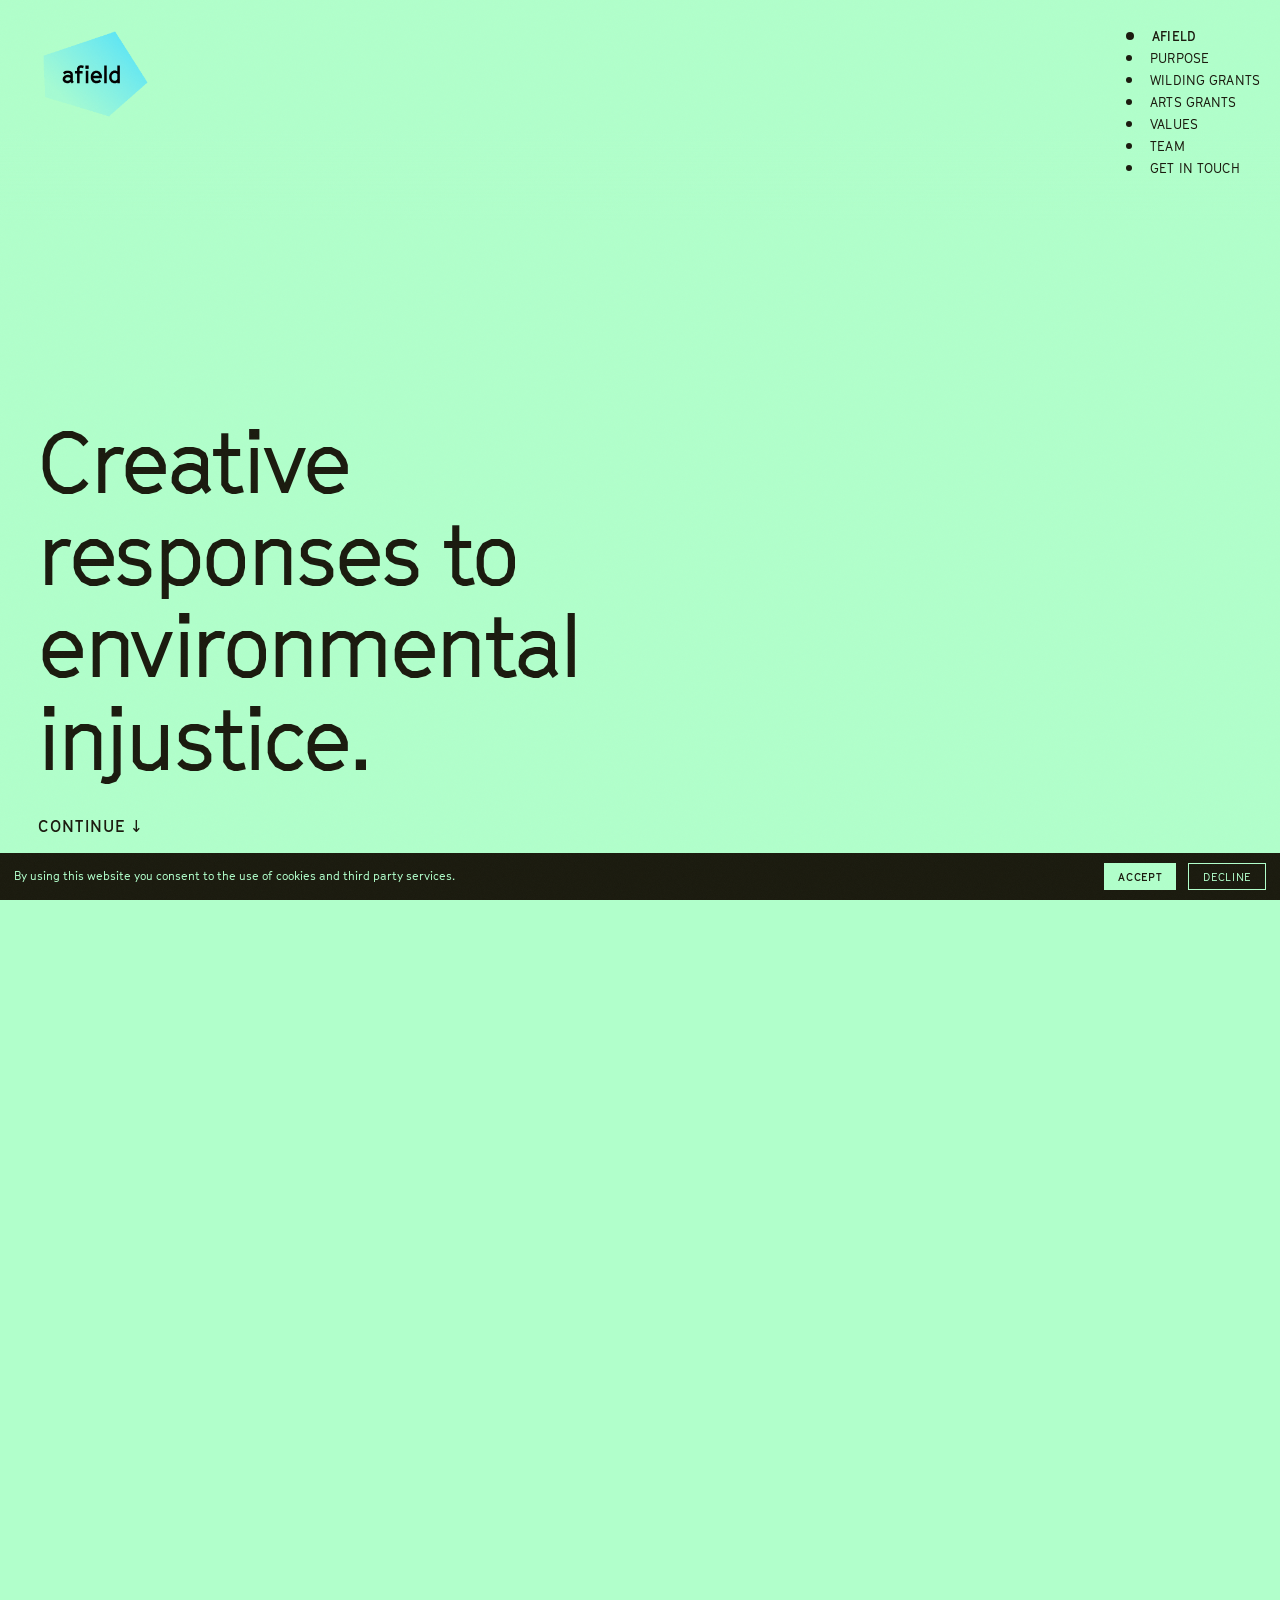
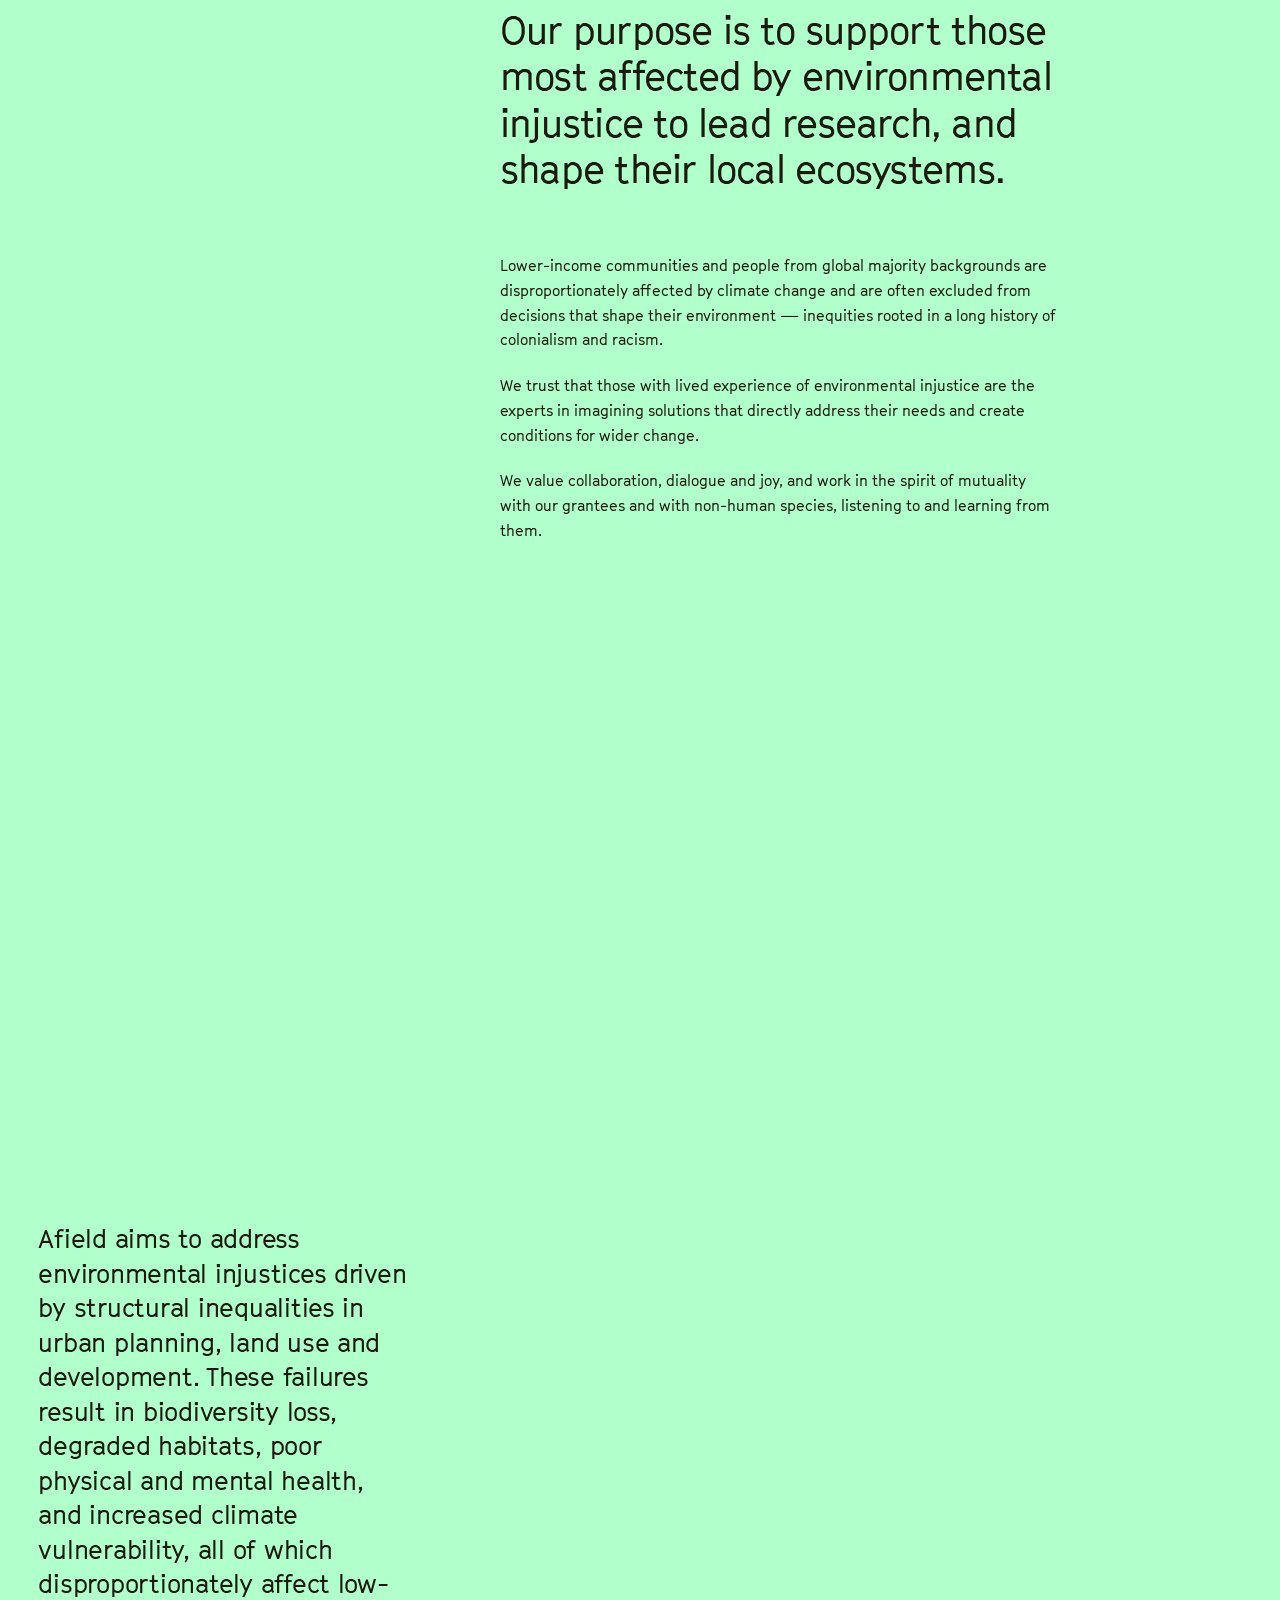
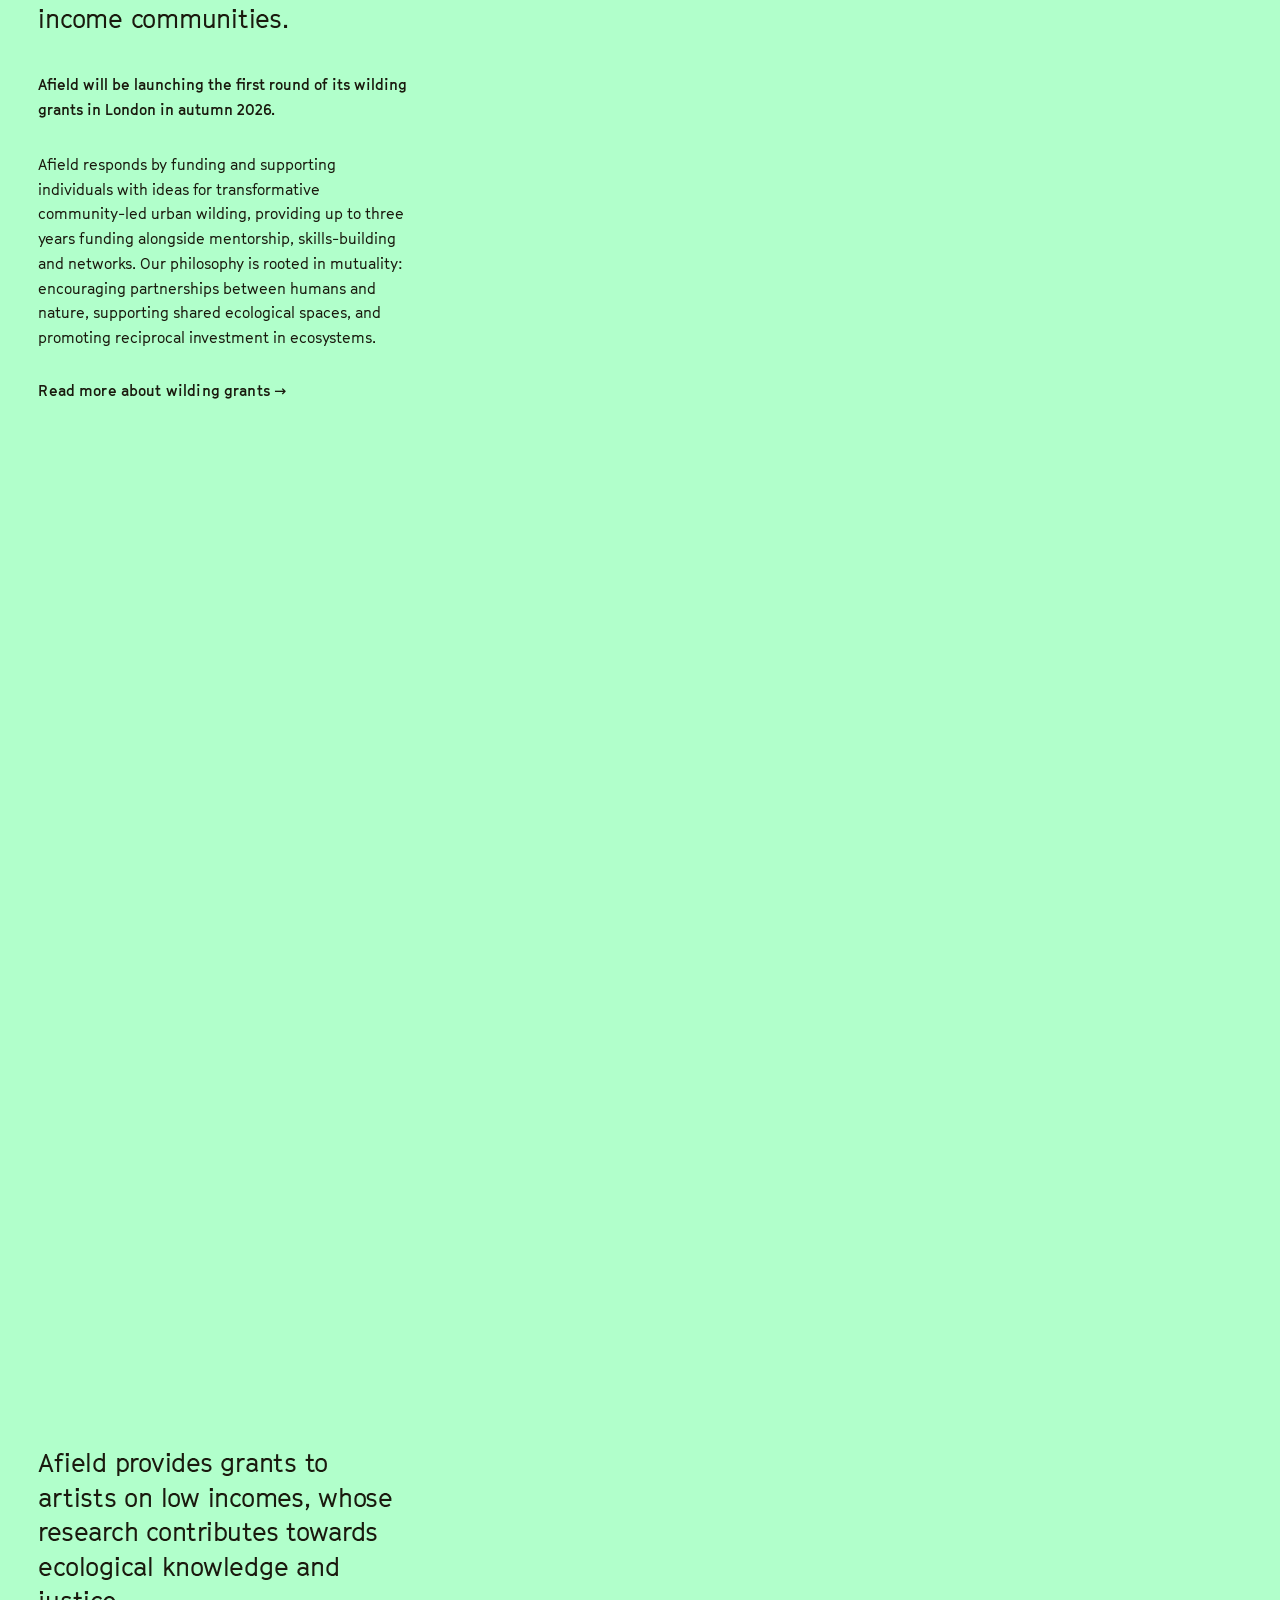
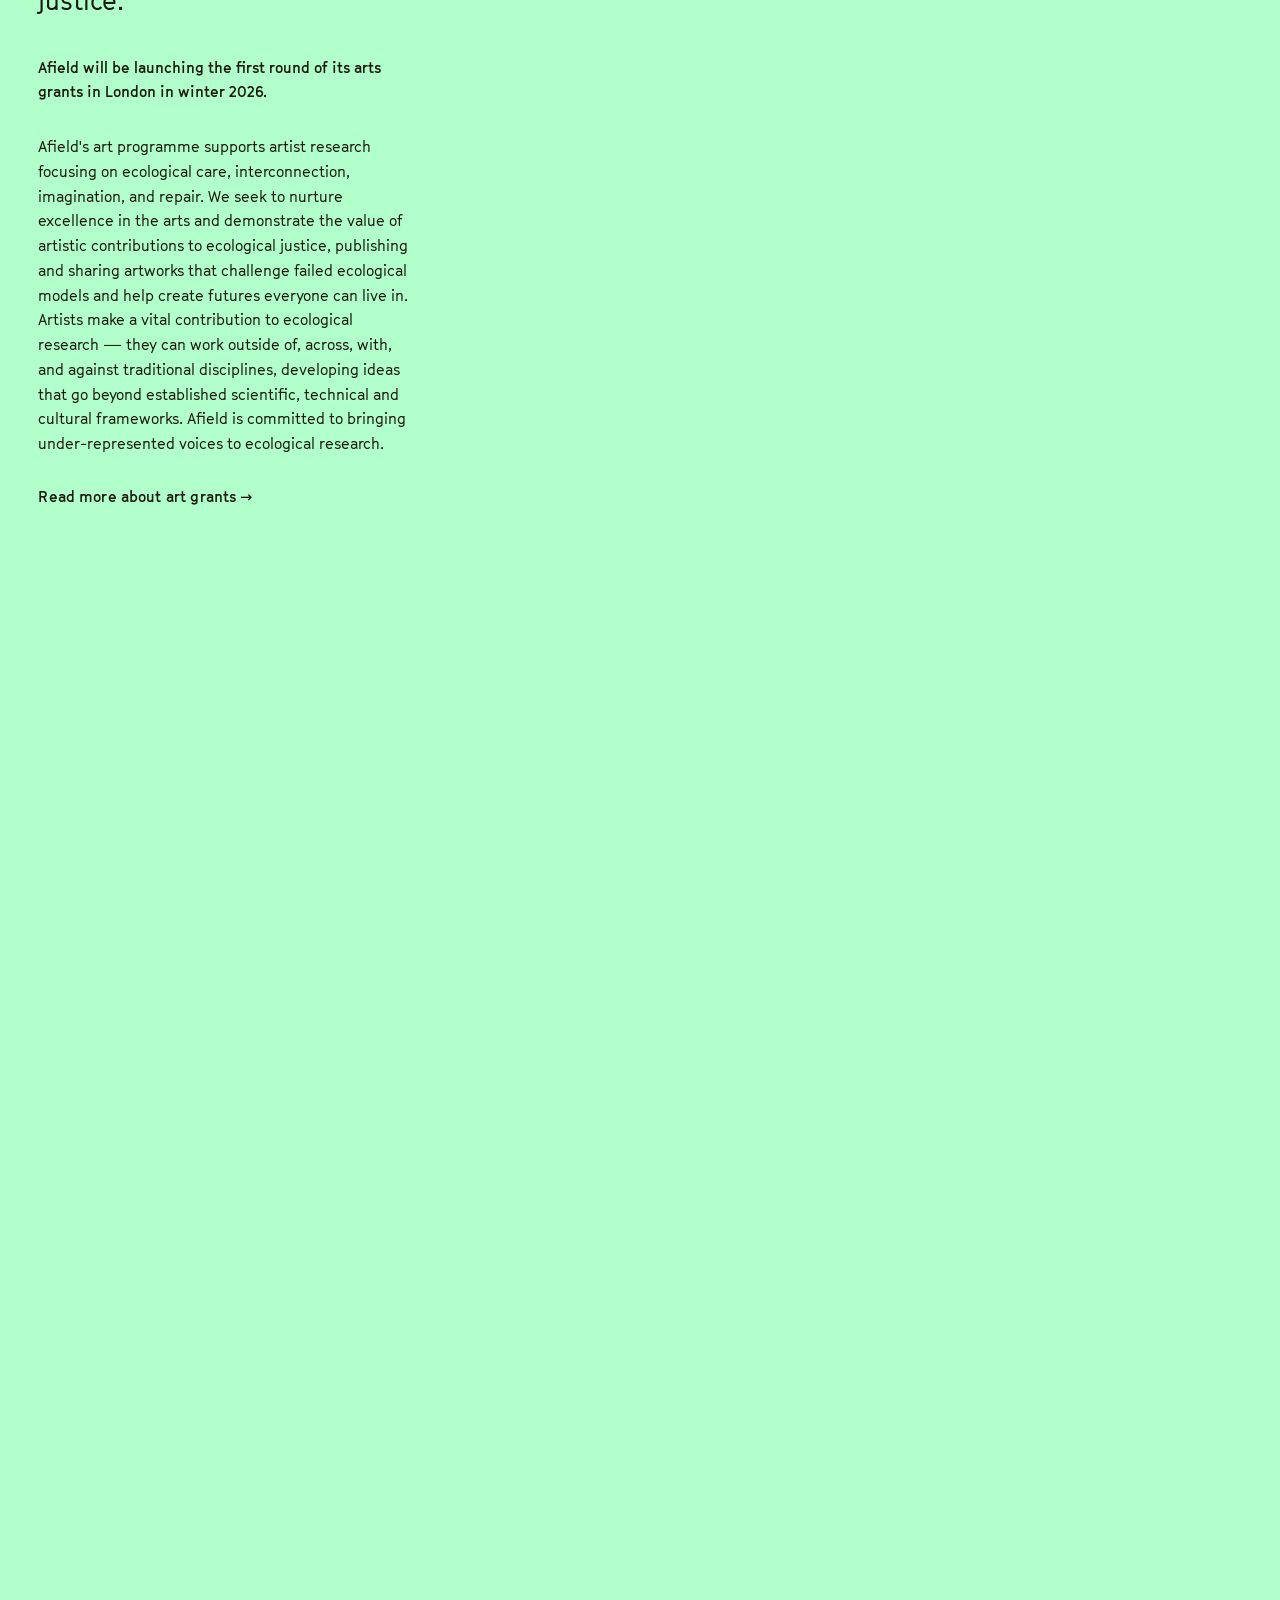
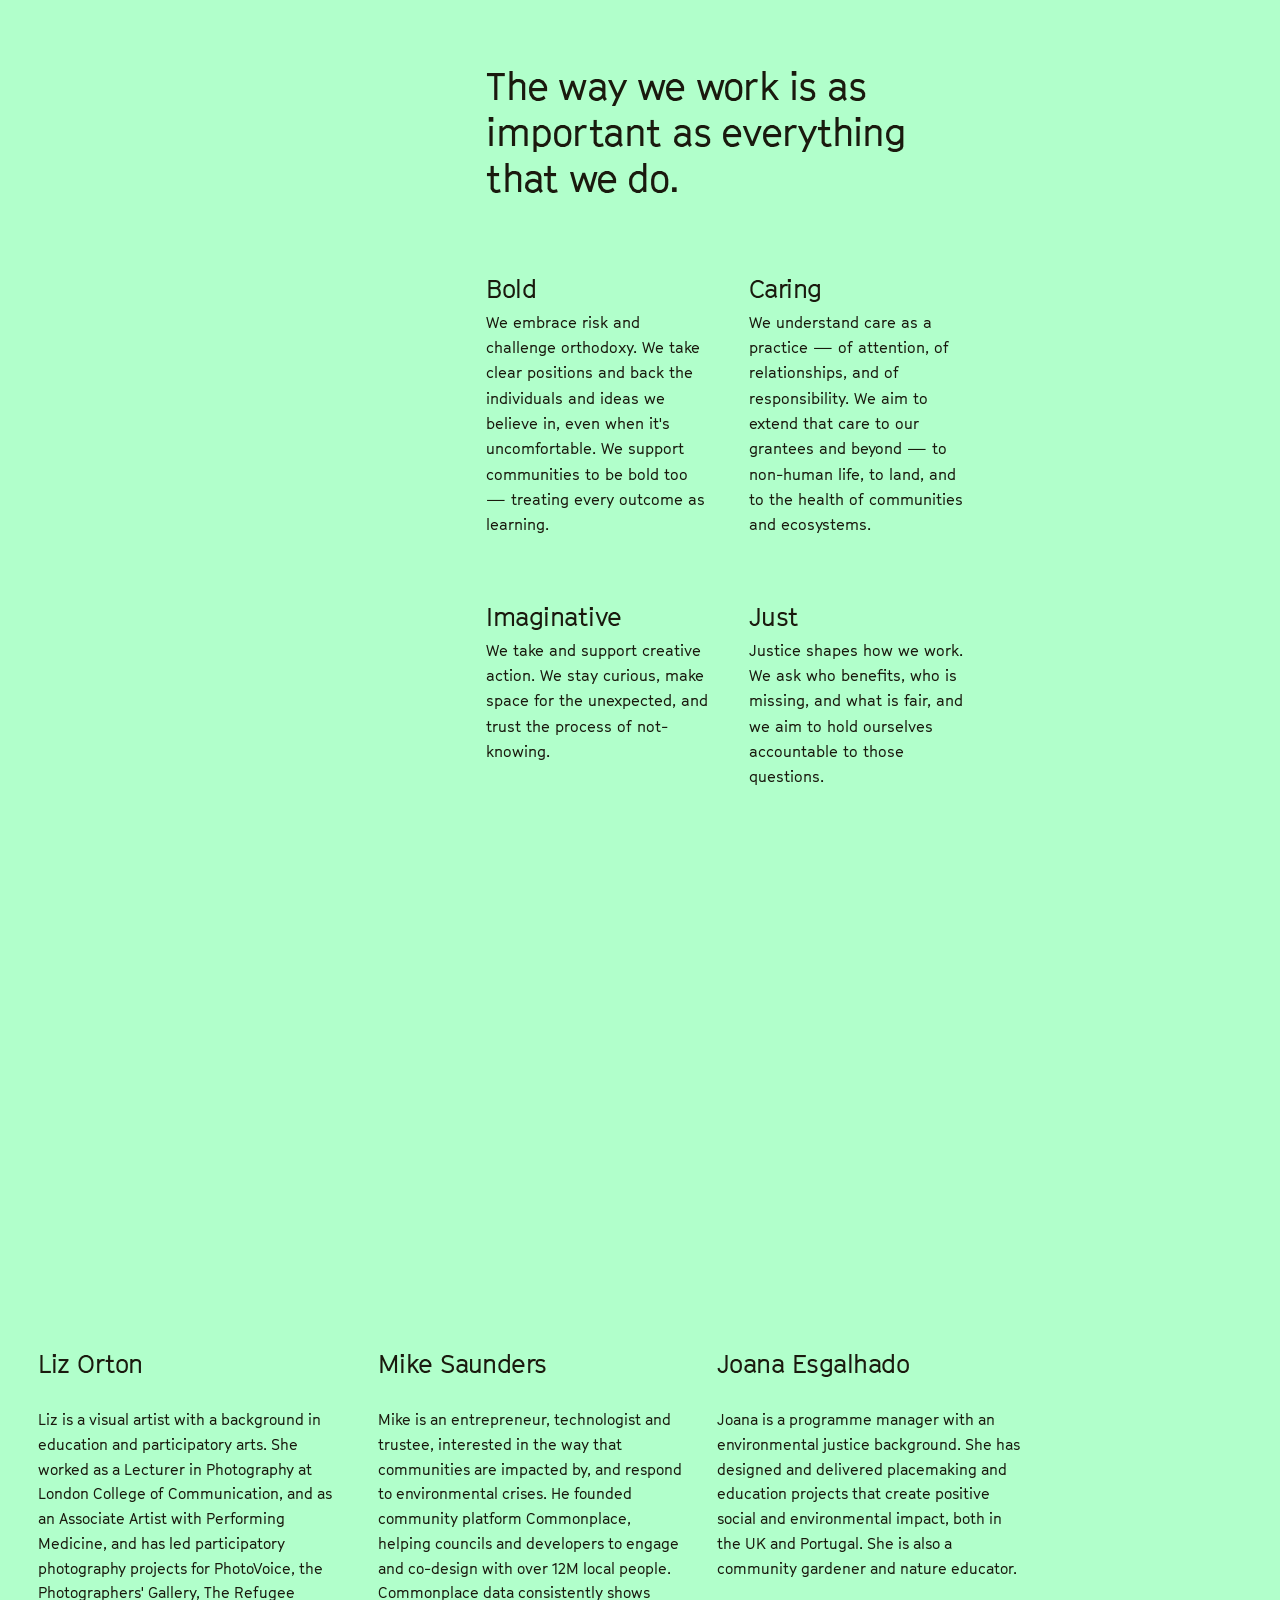
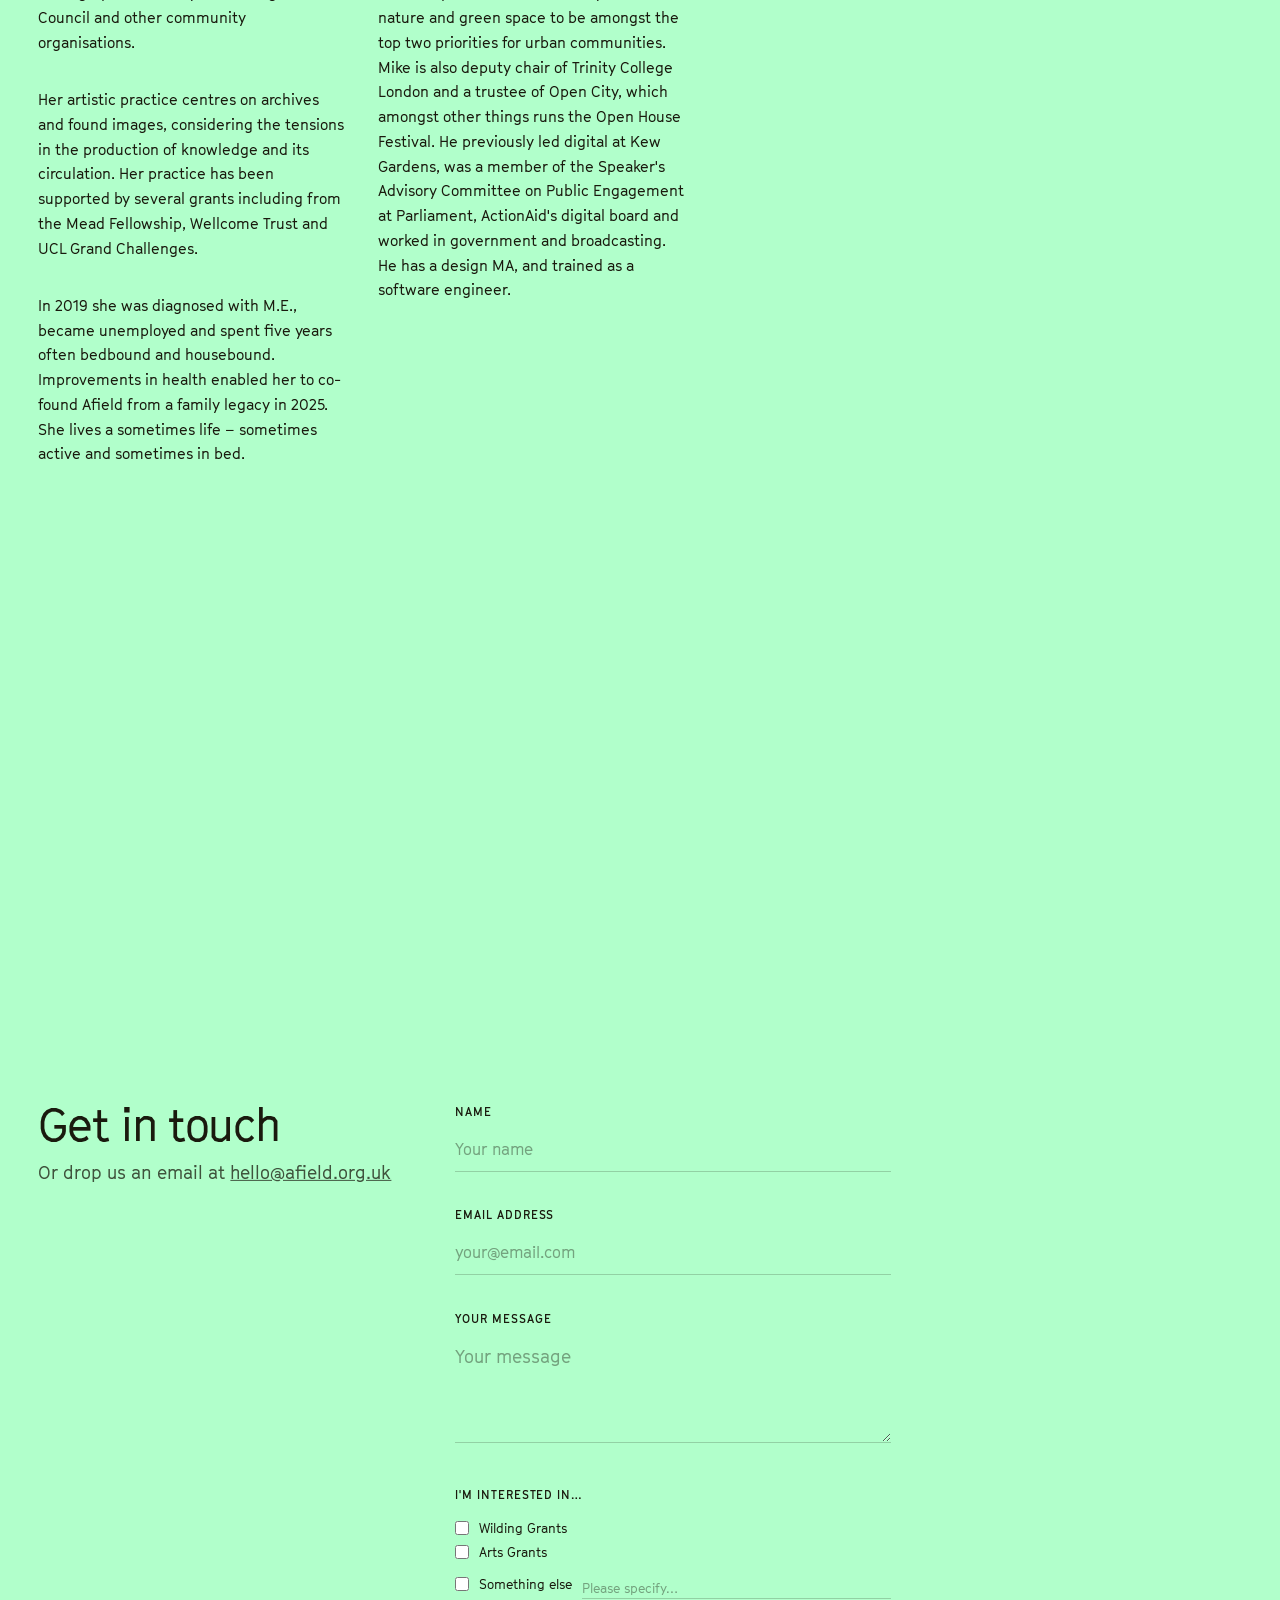
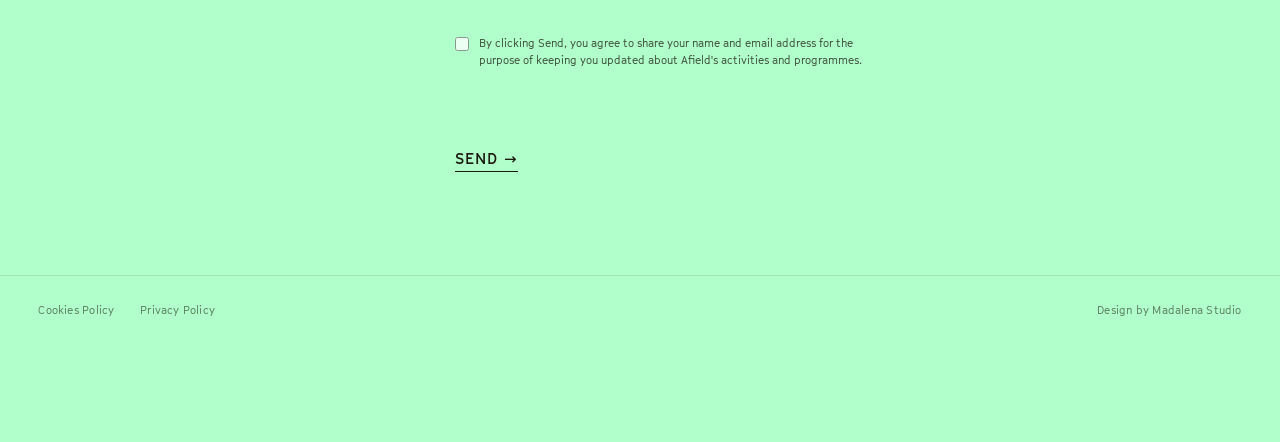
==== commit 31f8d23d: "Swap logo to the four supplied per-background artworks The client supplied final logo files, one per" ====
--- a/index.html
+++ b/index.html
@@ -316,6 +316,27 @@
       width: auto;
       display: block;
       overflow: visible;
+    }
+
+    /* Four stacked logo artworks, crossfaded per section by
+       applyLogo(). Height matches the old inline svg (92px);
+       aspect-ratio comes from the supplied files' viewBox. */
+    .logo-stack {
+      position: relative;
+      display: block;
+      height: 92px;
+      aspect-ratio: 393.68 / 319.43;
+    }
+    .logo-stack img {
+      position: absolute;
+      inset: 0;
+      width: 100%;
+      height: 100%;
+      opacity: 0;
+      transition: opacity 0.4s ease;
+    }
+    .logo-stack img.active {
+      opacity: 1;
     }
 
     .nav-links {
@@ -1007,7 +1028,8 @@
 
 
   /* ── LOGO HOVER ── */
-  .logo svg {
+  .logo svg,
+  .logo .logo-stack {
     transition: filter 0.3s ease, transform 0.35s cubic-bezier(0.34, 1.56, 0.64, 1);
   }
   .logo:hover svg {
@@ -1083,7 +1105,8 @@
     0%, 100% { transform: scale(1) rotate(0deg); }
     50%       { transform: scale(1.03) rotate(0.5deg); }
   }
-  body.state-0 .logo svg {
+  body.state-0 .logo svg,
+  body.state-0 .logo .logo-stack {
     animation: logoBreathe 6s ease-in-out infinite;
   }
 
@@ -1267,8 +1290,8 @@
     padding: 8px 4vw !important;
   }
   nav.scrolled .nav-inner { padding: 8px 5vw !important; }
-  .logo svg { height: 54px !important; transition: height 0.3s ease; }
-  nav.scrolled .logo svg { height: 40px !important; }
+  .logo svg, .logo .logo-stack { height: 54px !important; transition: height 0.3s ease; }
+  nav.scrolled .logo svg, nav.scrolled .logo .logo-stack { height: 40px !important; }
   .ham-line { display: block; width: 22px; height: 1.5px; background: #1a1a0e; transition: all 0.3s ease; }
   /* When the menu is open the dedicated #mobileNavClose X handles closing,
      so hide the hamburger to avoid two overlapping X marks at top-right. */
@@ -1744,30 +1767,24 @@
   <nav>
     <!-- nav-inner: carries content padding; nav itself only has safe-area-inset-top -->
     <div class="nav-inner">
-      <!-- LOGO -->
-      <a class="logo" href="#" onclick="window.scrollTo({top:0,behavior:'smooth'});return false;">
-        <svg id="logoSvg" xmlns="http://www.w3.org/2000/svg" viewBox="0 0 92.5 75.8" style="height:92px;width:auto;display:block;overflow:visible;">
-          <defs>
-            <linearGradient id="logoGrad" x1="100%" y1="0%" x2="0%" y2="100%">
-              <stop id="logoStop1" offset="0%" stop-color="#ff6b35" stop-opacity="1"/>
-              <stop id="logoStop2" offset="100%" stop-color="#ff6b35" stop-opacity="0"/>
-            </linearGradient>
-          </defs>
-          <!-- Solid blocker behind the gradient — fill is updated by JS to
-               match the current section's bg colour, so page content
-               doesn't show through the transparent parts of the gradient. -->
-          <polygon id="logoBlocker" points="75.4 19.8 63.4 .8 .9 22 2.4 58.1 26.2 65.4 58 75 91.6 45.3 75.4 19.8" fill="#b1ffcb"/>
-          <!-- Shape with gradient fill (on top of the blocker) -->
-          <polygon points="75.4 19.8 63.4 .8 .9 22 2.4 58.1 26.2 65.4 58 75 91.6 45.3 75.4 19.8" fill="url(#logoGrad)"/>
-          <!-- Text paths -->
-          <path d="M20.9,42.5l-.2.5-.8.9-1.5.6h-.7l-.9-.3-.4-.2-.6-.9v-.5l.2-.6.8-.8,1.3-.4h.9l1.1.3.5.3.4.4v.7h0ZM23.4,43v-5.5l-.7-1.7-1.9-1.3-1.6-.4h-2.2l-1.6.5-1.1.7-.9.9,1.8,1.8.7-.6.6-.4.8-.3h1.5l1,.3.8.5.2.5v1h0c0,0-1.6-.6-1.6-.6h-1.6l-2.3.6-1.8,1.8-.4,1.6v1.5l1.4,2,1.2.7,1.6.5h1.5l2.2-1.1.3-.3,1,1.5,2-1.5-1-1.5v-1.3h0Z"/>
-          <polygon points="31.1 28.7 29.1 29.3 27.7 31.4 27.7 34.6 25.5 34.6 25.5 37.1 27.7 37.1 27.7 46.8 30.2 46.8 30.2 37.1 33.2 37.1 33.2 34.6 30.2 34.6 30.2 32.1 30.7 31.5 31.3 31.2 31.8 31.2 33.8 31.7 34.5 29.2 32.1 28.7 31.1 28.7"/>
-          <polygon points="36.5 36.2 36.5 38.8 36.5 46.8 39 46.8 39 34.3 36.5 34.3 36.5 36.2"/>
-          <rect x="36.1" y="28.9" width="3.3" height="3.4"/>
-          <path d="M44.1,39.4l.2-.8,1-1.4,1.2-.6h1.3l1.2.7,1,1.4.3.8h-6.1ZM50.6,35.3l-2.4-1.2h-2.1l-2.4,1.2-1.6,2.1-.5,1.8v2.7l.5,1.7,1.6,2.1,2.4,1.2h2l2.1-.5,1.8-1.2-1.3-2-1.5.9-1.4.4h-1.2l-1.2-.6-1-1.4-.2-.6h8.7v-2.9l-.6-1.6-1.6-2.1h0Z"/>
-          <polygon points="55.1 31.9 55.1 34.3 55.1 46.8 57.7 46.8 57.7 28.9 55.1 28.9 55.1 31.9"/>
-          <path d="M68.4,39.4v3.3l-.6.9-1.3.9h-1.3l-1.3-.6-1-1.4-.2-.8v-2.1l.2-.9,1-1.4,1.2-.7h1.4l.8.3.8.5.4.5v1.6h0ZM68.4,34.8h-.2c0-.1-1.4-.7-1.4-.7h-2.1l-2.4,1.2-1.6,2.1-.5,1.8v2.7l.5,1.7,1.6,2.2,2.5,1.2h2.2l1.4-.9v.7h2.5v-17.9h-2.5v5.9h0Z"/>
-        </svg>
+      <!-- LOGO — July 2026: swapped from the recolour-a-gradient inline
+           SVG to the client's four supplied logo artworks, one per page
+           background (the gradient fades are baked into the files):
+             mint bg     → blue logo    (landing, arts grants)
+             yellow bg   → orange logo  (purpose, values)
+             lavender bg → mint logo    (wilding grants, team)
+             orange bg   → yellow logo  (get in touch)
+           All four are stacked; applyLogo() (in the scroll observer
+           script) crossfades .active as the section changes. The old
+           logoBlocker is no longer needed — the topFeather's solid band
+           already keeps page content out of the logo zone. -->
+      <a class="logo" href="#" aria-label="Afield — back to top" onclick="window.scrollTo({top:0,behavior:'smooth'});return false;">
+        <span class="logo-stack">
+          <img data-bg="mint" class="active" src="assets/logo-on-mint.svg" alt="">
+          <img data-bg="yellow" src="assets/logo-on-yellow.svg" alt="">
+          <img data-bg="lavender" src="assets/logo-on-lavender.svg" alt="">
+          <img data-bg="orange" src="assets/logo-on-orange.svg" alt="">
+        </span>
       </a>
 
       <!-- NAV LINKS -->
@@ -1842,11 +1859,21 @@
        f_auto,q_auto,w_2560 lets Cloudinary serve AVIF/WebP at a
        sensible size; the SAME URL is reused on the mobile hero +
        mobile sections so each asset downloads once. -->
+  <!-- object-fit:contain (not cover) so the polygon's rendered size
+       tracks the pin's --p-poly-w (92vw) from the Dynamic Resize
+       Priority Ladder and SHRINKS with the window — cover sized the
+       polygon off the fixed box height, which kept it ~470px wide at
+       every window width and crashed it into the body-copy column
+       (text ends at 32vw) on narrower desktops. scale(1.3)
+       compensates contain's smaller baseline so the polygon looks
+       identical to the old cover treatment at >=1400px wide; the
+       pin's overflow:hidden crops the scaled photo's spill exactly
+       like cover did. -->
   <div id="fixedVideoWilding" class="fixed-video-pin">
-    <img src="https://res.cloudinary.com/duaosajrr/image/upload/f_auto,q_auto,w_2560/v1784115426/AFIELD-WEB---WILDING_vi2w0s.png" alt="Two people crouching in a field, examining wild plants" decoding="async" style="width:100%; height:100%; object-fit:cover; object-position:50% center; pointer-events:none;">
+    <img src="https://res.cloudinary.com/duaosajrr/image/upload/f_auto,q_auto,w_2560/v1784115426/AFIELD-WEB---WILDING_vi2w0s.png" alt="Two people crouching in a field, examining wild plants" decoding="async" style="width:100%; height:100%; object-fit:contain; object-position:50% center; transform:scale(1.3); transform-origin:center center; pointer-events:none;">
   </div>
   <div id="fixedVideoArt" class="fixed-video-pin">
-    <img src="https://res.cloudinary.com/duaosajrr/image/upload/f_auto,q_auto,w_2560/v1784115429/AFIELD-WEB---ARTS_lrd3wx.png" alt="An artist standing among tree branches and blossom" decoding="async" style="width:100%; height:100%; object-fit:cover; object-position:50% center; pointer-events:none;">
+    <img src="https://res.cloudinary.com/duaosajrr/image/upload/f_auto,q_auto,w_2560/v1784115429/AFIELD-WEB---ARTS_lrd3wx.png" alt="An artist standing among tree branches and blossom" decoding="async" style="width:100%; height:100%; object-fit:contain; object-position:50% center; transform:scale(1.3); transform-origin:center center; pointer-events:none;">
   </div>
 
   <!-- overflow:clip + overflow-clip-margin extends the clip region
@@ -1874,8 +1901,13 @@
            object-fit:contain guarantees the whole polygon is always
            visible regardless of viewport aspect ratio; scale(1.2)
            sizes it to fill a meaningful portion of the hero.
-           fetchpriority=high: this is the desktop LCP image. -->
-      <img src="https://res.cloudinary.com/duaosajrr/image/upload/f_auto,q_auto,w_2560/v1784115426/AFIELD-WEB---WILDING_vi2w0s.png" alt="Two people crouching in a field, examining wild plants" fetchpriority="high" style="width:100%; height:100%; object-fit:contain; object-position:50% center; transform:scale(1.2); transform-origin:center center; pointer-events:none;">
+           translateX(200px) sits the polygon right-of-centre so it
+           clears the nowrap H1 at every desktop width (this element
+           is display:none on mobile, where #mobileHero takes over).
+           The hero's overflow-clip-margin absorbs the shifted
+           spill. fetchpriority=high: this is the desktop LCP
+           image. -->
+      <img src="https://res.cloudinary.com/duaosajrr/image/upload/f_auto,q_auto,w_2560/v1784115426/AFIELD-WEB---WILDING_vi2w0s.png" alt="Two people crouching in a field, examining wild plants" fetchpriority="high" style="width:100%; height:100%; object-fit:contain; object-position:50% center; transform:translateX(200px) scale(1.2); transform-origin:center center; pointer-events:none;">
     </div>
     <!-- Mobile-only hero -->
     <div id="mobileHero" style="display:none;">
@@ -3150,24 +3182,10 @@
 
 <div id="sectionWildingDetail" style="position:fixed; inset:0; z-index:50; background:#EAFE8B; overflow:visible; pointer-events:none; display:none; opacity:0; transition:opacity 0.5s ease;">
 
-  <!-- Logo top-left — 80px matching Our Mission -->
+  <!-- Logo top-left — 80px matching Our Mission. Panel bg is yellow,
+       so this uses the orange logo artwork (July 2026 logo files). -->
   <div style="position:absolute; top:28px; left:3vw; z-index:10;">
-    <svg xmlns="http://www.w3.org/2000/svg" viewBox="0 0 92.5 75.8" style="height:80px;width:auto;display:block;cursor:pointer;" onclick="var d=this.closest('[id]'); if(d&&d.id){window.hideDetail(d.id);} setTimeout(function(){window.scrollTo({top:0,behavior:'smooth'});},420);">
-        <defs>
-          <linearGradient id="detailLogoGrad" x1="100%" y1="0%" x2="0%" y2="100%">
-            <stop offset="0%" stop-color="#ff6b35" stop-opacity="1"/>
-            <stop offset="100%" stop-color="#ff6b35" stop-opacity="0"/>
-          </linearGradient>
-        </defs>
-        <polygon points="75.4 19.8 63.4 .8 .9 22 2.4 58.1 26.2 65.4 58 75 91.6 45.3 75.4 19.8" fill="url(#detailLogoGrad)"/>
-        <path d="M20.9,42.5l-.2.5-.8.9-1.5.6h-.7l-.9-.3-.4-.2-.6-.9v-.5l.2-.6.8-.8,1.3-.4h.9l1.1.3.5.3.4.4v.7h0ZM23.4,43v-5.5l-.7-1.7-1.9-1.3-1.6-.4h-2.2l-1.6.5-1.1.7-.9.9,1.8,1.8.7-.6.6-.4.8-.3h1.5l1,.3.8.5.2.5v1h0c0,0-1.6-.6-1.6-.6h-1.6l-2.3.6-1.8,1.8-.4,1.6v1.5l1.4,2,1.2.7,1.6.5h1.5l2.2-1.1.3-.3,1,1.5,2-1.5-1-1.5v-1.3h0Z"/>
-        <polygon points="31.1 28.7 29.1 29.3 27.7 31.4 27.7 34.6 25.5 34.6 25.5 37.1 27.7 37.1 27.7 46.8 30.2 46.8 30.2 37.1 33.2 37.1 33.2 34.6 30.2 34.6 30.2 32.1 30.7 31.5 31.3 31.2 31.8 31.2 33.8 31.7 34.5 29.2 32.1 28.7 31.1 28.7"/>
-        <polygon points="36.5 36.2 36.5 38.8 36.5 46.8 39 46.8 39 34.3 36.5 34.3 36.5 36.2"/>
-        <rect x="36.1" y="28.9" width="3.3" height="3.4"/>
-        <path d="M44.1,39.4l.2-.8,1-1.4,1.2-.6h1.3l1.2.7,1,1.4.3.8h-6.1ZM50.6,35.3l-2.4-1.2h-2.1l-2.4,1.2-1.6,2.1-.5,1.8v2.7l.5,1.7,1.6,2.1,2.4,1.2h2l2.1-.5,1.8-1.2-1.3-2-1.5.9-1.4.4h-1.2l-1.2-.6-1-1.4-.2-.6h8.7v-2.9l-.6-1.6-1.6-2.1h0Z"/>
-        <polygon points="55.1 31.9 55.1 34.3 55.1 46.8 57.7 46.8 57.7 28.9 55.1 28.9 55.1 31.9"/>
-        <path d="M68.4,39.4v3.3l-.6.9-1.3.9h-1.3l-1.3-.6-1-1.4-.2-.8v-2.1l.2-.9,1-1.4,1.2-.7h1.4l.8.3.8.5.4.5v1.6h0ZM68.4,34.8h-.2c0-.1-1.4-.7-1.4-.7h-2.1l-2.4,1.2-1.6,2.1-.5,1.8v2.7l.5,1.7,1.6,2.2,2.5,1.2h2.2l1.4-.9v.7h2.5v-17.9h-2.5v5.9h0Z"/>
-      </svg>
+    <img src="assets/logo-on-yellow.svg" alt="Afield" style="height:80px;width:auto;display:block;cursor:pointer;" onclick="var d=this.closest('[id]'); if(d&amp;&amp;d.id){window.hideDetail(d.id);} setTimeout(function(){window.scrollTo({top:0,behavior:'smooth'});},420);">
   </div>
 
   <!-- Back button — bottom-left, same style as Read more -->
@@ -3204,24 +3222,10 @@
 
 <div id="sectionArtDetail" style="position:fixed; inset:0; z-index:50; background:#EAFE8B; overflow:visible; pointer-events:none; display:none; opacity:0; transition:opacity 0.5s ease;">
 
-  <!-- Logo top-left — 80px matching Our Mission -->
+  <!-- Logo top-left — 80px matching Our Mission. Panel bg is yellow,
+       so this uses the orange logo artwork (July 2026 logo files). -->
   <div style="position:absolute; top:28px; left:3vw; z-index:10;">
-    <svg xmlns="http://www.w3.org/2000/svg" viewBox="0 0 92.5 75.8" style="height:80px;width:auto;display:block;cursor:pointer;" onclick="var d=this.closest('[id]'); if(d&&d.id){window.hideDetail(d.id);} setTimeout(function(){window.scrollTo({top:0,behavior:'smooth'});},420);">
-        <defs>
-          <linearGradient id="detailLogoGrad2" x1="100%" y1="0%" x2="0%" y2="100%">
-            <stop offset="0%" stop-color="#ff6b35" stop-opacity="1"/>
-            <stop offset="100%" stop-color="#ff6b35" stop-opacity="0"/>
-          </linearGradient>
-        </defs>
-        <polygon points="75.4 19.8 63.4 .8 .9 22 2.4 58.1 26.2 65.4 58 75 91.6 45.3 75.4 19.8" fill="url(#detailLogoGrad2)"/>
-        <path d="M20.9,42.5l-.2.5-.8.9-1.5.6h-.7l-.9-.3-.4-.2-.6-.9v-.5l.2-.6.8-.8,1.3-.4h.9l1.1.3.5.3.4.4v.7h0ZM23.4,43v-5.5l-.7-1.7-1.9-1.3-1.6-.4h-2.2l-1.6.5-1.1.7-.9.9,1.8,1.8.7-.6.6-.4.8-.3h1.5l1,.3.8.5.2.5v1h0c0,0-1.6-.6-1.6-.6h-1.6l-2.3.6-1.8,1.8-.4,1.6v1.5l1.4,2,1.2.7,1.6.5h1.5l2.2-1.1.3-.3,1,1.5,2-1.5-1-1.5v-1.3h0Z"/>
-        <polygon points="31.1 28.7 29.1 29.3 27.7 31.4 27.7 34.6 25.5 34.6 25.5 37.1 27.7 37.1 27.7 46.8 30.2 46.8 30.2 37.1 33.2 37.1 33.2 34.6 30.2 34.6 30.2 32.1 30.7 31.5 31.3 31.2 31.8 31.2 33.8 31.7 34.5 29.2 32.1 28.7 31.1 28.7"/>
-        <polygon points="36.5 36.2 36.5 38.8 36.5 46.8 39 46.8 39 34.3 36.5 34.3 36.5 36.2"/>
-        <rect x="36.1" y="28.9" width="3.3" height="3.4"/>
-        <path d="M44.1,39.4l.2-.8,1-1.4,1.2-.6h1.3l1.2.7,1,1.4.3.8h-6.1ZM50.6,35.3l-2.4-1.2h-2.1l-2.4,1.2-1.6,2.1-.5,1.8v2.7l.5,1.7,1.6,2.1,2.4,1.2h2l2.1-.5,1.8-1.2-1.3-2-1.5.9-1.4.4h-1.2l-1.2-.6-1-1.4-.2-.6h8.7v-2.9l-.6-1.6-1.6-2.1h0Z"/>
-        <polygon points="55.1 31.9 55.1 34.3 55.1 46.8 57.7 46.8 57.7 28.9 55.1 28.9 55.1 31.9"/>
-        <path d="M68.4,39.4v3.3l-.6.9-1.3.9h-1.3l-1.3-.6-1-1.4-.2-.8v-2.1l.2-.9,1-1.4,1.2-.7h1.4l.8.3.8.5.4.5v1.6h0ZM68.4,34.8h-.2c0-.1-1.4-.7-1.4-.7h-2.1l-2.4,1.2-1.6,2.1-.5,1.8v2.7l.5,1.7,1.6,2.2,2.5,1.2h2.2l1.4-.9v.7h2.5v-17.9h-2.5v5.9h0Z"/>
-      </svg>
+    <img src="assets/logo-on-yellow.svg" alt="Afield" style="height:80px;width:auto;display:block;cursor:pointer;" onclick="var d=this.closest('[id]'); if(d&amp;&amp;d.id){window.hideDetail(d.id);} setTimeout(function(){window.scrollTo({top:0,behavior:'smooth'});},420);">
   </div>
 
   <!-- Back button — bottom-left, same style as Read more -->
@@ -3704,47 +3708,36 @@
 
 <script>
 (function(){
-  // ── LOGO COLOURS PER SECTION ──
-  var logoStop1 = document.getElementById('logoStop1');
-  var logoStop2 = document.getElementById('logoStop2');
-  /* SWAPPED heroSection ↔ textPanel for client: landing page now mint
-     (was yellow), Purpose page now yellow (was mint). Logo trigger
-     colours swapped to match — the logo on landing now uses the
-     #5ee5f5 cyan that previously belonged to Purpose. */
-  var logoColours = {
-    'heroSection':    '#5ee5f5',
-    'textPanel':      '#ff6b35',
-    'sectionWilding': '#ff6b35',
-    'sectionArt':     '#e2cefe',
-    'sectionValues':  '#ff6b35',
-    'sectionPeople':  '#b8f5b1',
-    'sectionTouch':   '#b8f5b1',
+  // ── LOGO VARIANT PER SECTION ──
+  /* July 2026: the logo is now one of four supplied artworks
+     (assets/logo-on-*.svg), chosen by the section's background —
+     the gradient fades are baked into the files. All four sit
+     stacked in the nav (.logo-stack); applyLogo() crossfades the
+     .active one as the section changes. */
+  var logoVariants = {
+    'heroSection':    'mint',      /* blue logo   */
+    'textPanel':      'yellow',    /* orange logo */
+    'sectionWilding': 'lavender',  /* mint logo   */
+    'sectionArt':     'mint',      /* blue logo   */
+    'sectionValues':  'yellow',    /* orange logo */
+    'sectionPeople':  'lavender',  /* mint logo   */
+    'sectionTouch':   'orange',    /* yellow logo */
   };
-  var bgColours = {
-    'heroSection':    '#b1ffcb',  /* mint   — Landing */
-    'textPanel':      '#EAFE8B',  /* yellow — Purpose */
-    'sectionWilding': '#e4c9f9',  /* purple — Wilding */
-    'sectionArt':     '#b1ffcb',  /* mint   — Art */
-    'sectionValues':  '#EAFE8B',  /* yellow — Values */
-    'sectionPeople':  '#e4c9f9',  /* purple — Team */
-    'sectionTouch':   '#ff925c',  /* orange — Get in touch */
-  };
+  var logoImgs = document.querySelectorAll('.logo-stack img');
+  function applyLogo(sectionId){
+    var v = logoVariants[sectionId] || 'mint';
+    if (v === applyLogo._last) return;
+    applyLogo._last = v;
+    logoImgs.forEach(function(img){
+      img.classList.toggle('active', img.getAttribute('data-bg') === v);
+    });
+  }
+  /* (bgColours for the background lerp is declared further down,
+     next to updateBg — the logo no longer needs its own copy.) */
   var dotIndices = {
     'heroSection':0,'textPanel':1,'sectionWilding':2,
     'sectionArt':3,'sectionValues':4,'sectionPeople':5,'sectionTouch':6
   };
-
-  function applyLogoFilter(colour){
-    if(logoStop1){ logoStop1.setAttribute('stop-color',colour); logoStop1.setAttribute('stop-opacity','1'); }
-    if(logoStop2){ logoStop2.setAttribute('stop-color',colour); logoStop2.setAttribute('stop-opacity','0'); }
-  }
-
-  /* Updates the solid blocker polygon behind the gradient so page
-     content doesn't show through the gradient's transparent fade. */
-  var logoBlocker = document.getElementById('logoBlocker');
-  function applyLogoBlocker(bg){
-    if(logoBlocker) logoBlocker.setAttribute('fill', bg);
-  }
 
   function applyBg(bg){
     if (bg === applyBg._last) return;
@@ -3802,8 +3795,7 @@
       if(dist < bestDist){ bestDist = dist; best = id; }
     });
     if(best){
-      applyLogoFilter(logoColours[best]);
-      applyLogoBlocker(bgColours[best]);
+      applyLogo(best);
       updateDots(dotIndices[best]);
       document.body.className = document.body.className.replace(/state-\d+/g,'').trim();
       document.body.classList.add('state-' + dotIndices[best]);
@@ -3970,8 +3962,7 @@
 
   // Init (landing is mint)
   applyBg('#b1ffcb');
-  applyLogoFilter('#5ee5f5');
-  applyLogoBlocker('#b1ffcb');
+  applyLogo('heroSection');
   updateDots(0);
   onScroll();
 })();
